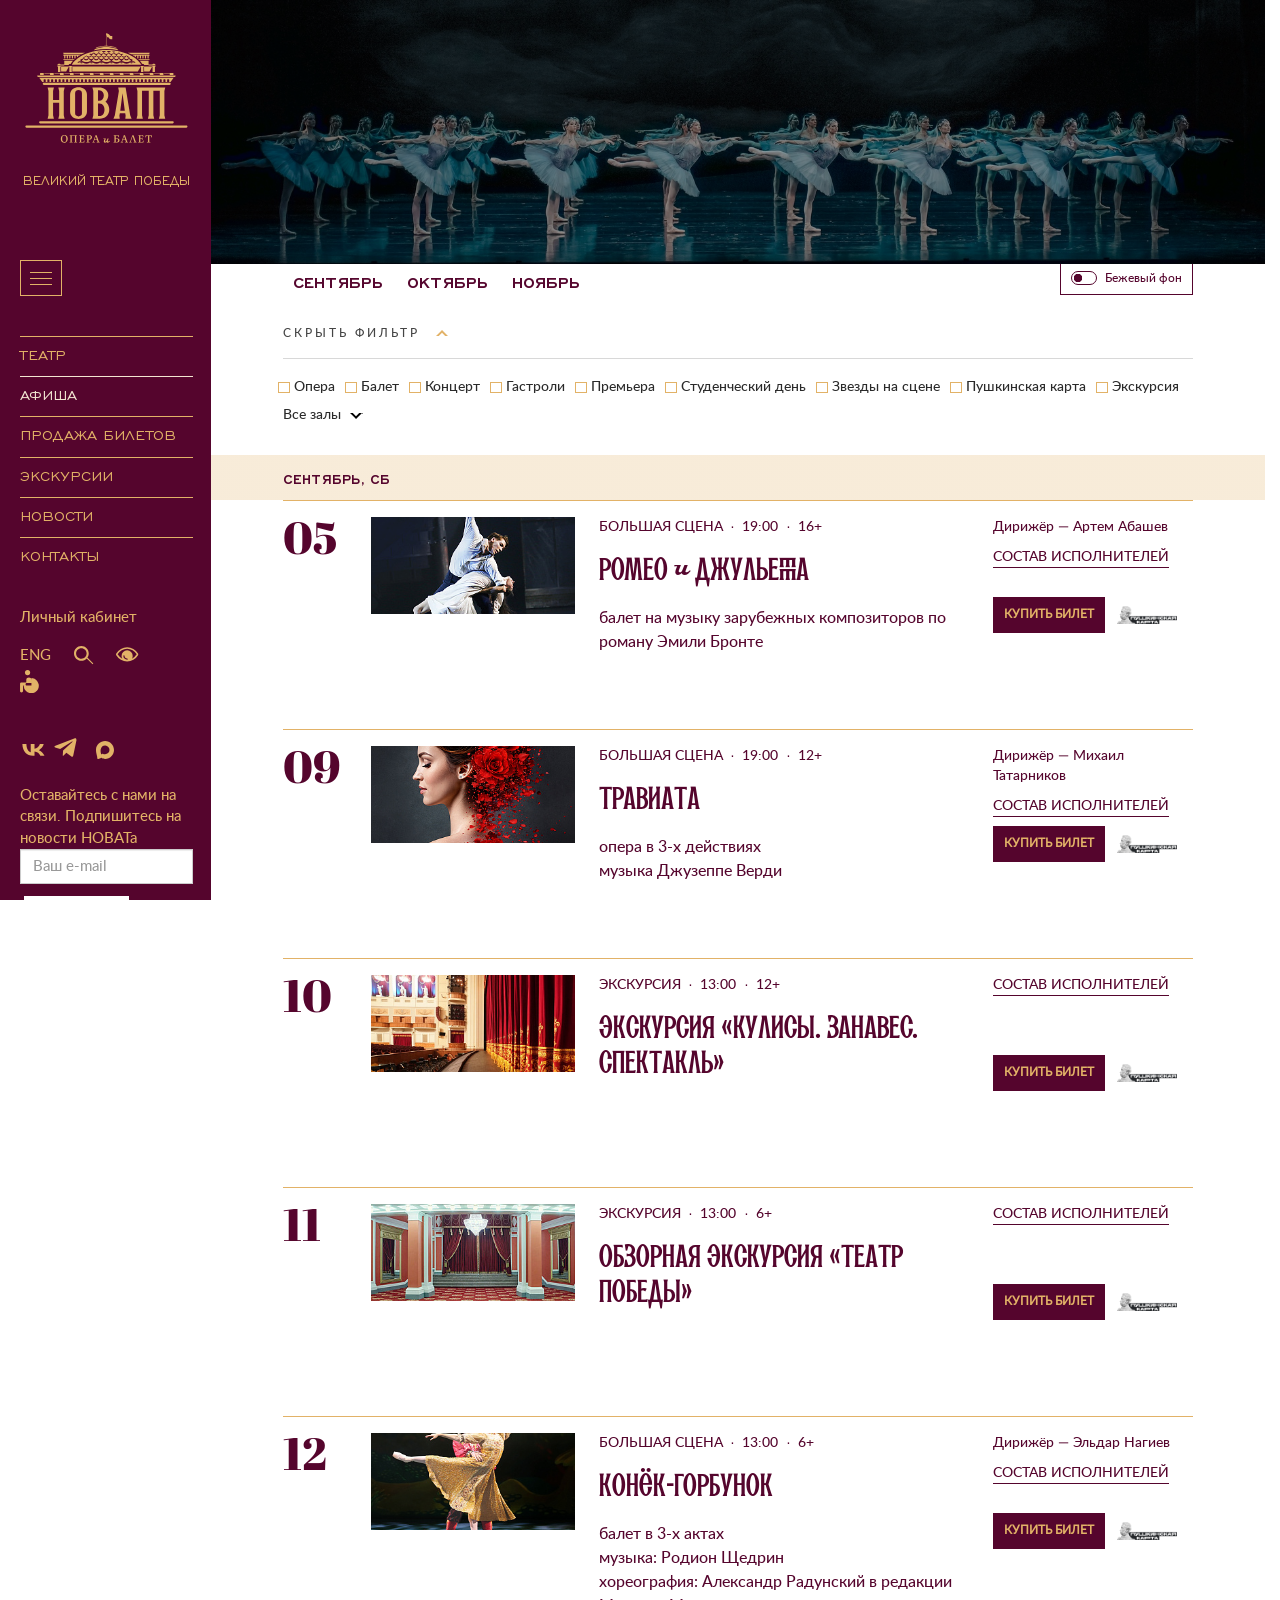
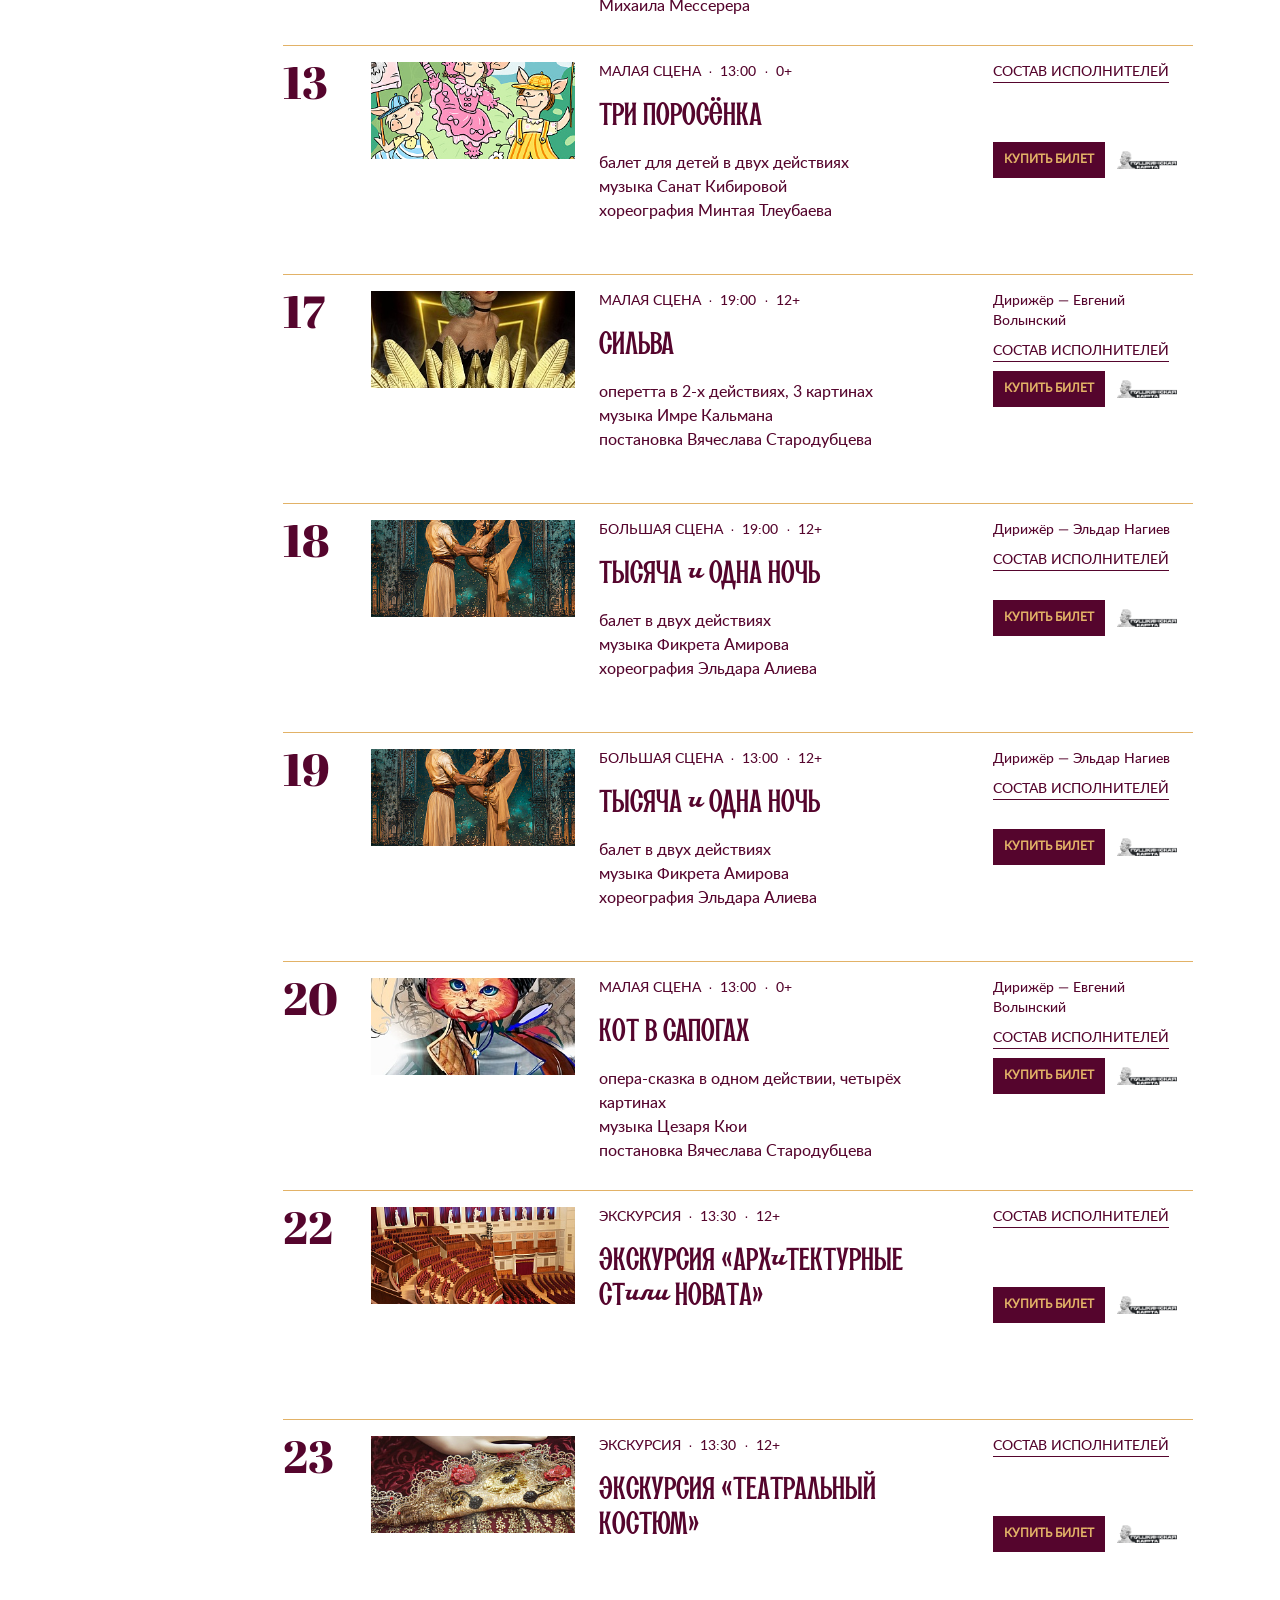
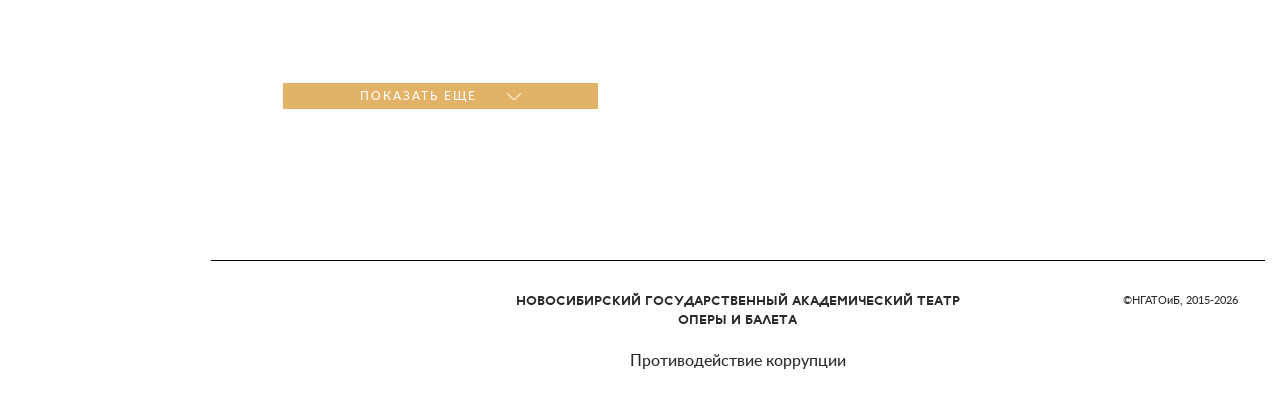
==== index.html @ d29e750c "Enable true phone viewport and refine responsive afisha layout" ====
<!DOCTYPE html>
<html lang="ru" class="novat-afisha">
<head>
    <meta http-equiv="X-UA-Compatible" content="IE=edge">
    <meta name="apple-app" content="app-id=1585358469">
    <meta name="google-play-app" content="app-id=novat.app">
    <meta name="viewport" content="width=device-width, initial-scale=1">

    <meta property="og:title" content="Театральная афиша Новосибирского академического театра оперы и балета: расписание спектаклей, цены"/>
    <meta property="og:image" content="https://novat.ru/local/templates/novat/images/logo.ru.png"/>
    <meta property="og:description" content="Календарь спектаклей Новосибирского академического театра оперы и балета. Покупка билетов на официальном сайте театра НОВАТ."/>
    <meta property="og:type" content="website"/>
    <meta property="og:url" content="https://novat.ru/afisha/performances/"/>
    <meta name="facebook-domain-verification" content="6himrm6x9rlwiumn7jeawosxlc1e17" />
    <meta name="proculture-verification" content="56f602e7ebf339fb6c04d962e58bc264" />
    <meta name="yandex-verification" content="f604213406a70da4" />
    
    
    
    
    
    
    

        <title>Театральная афиша Новосибирского академического театра оперы и балета: расписание спектаклей, цены - НОВАТ</title>

    <link rel="icon" href="assets/favicon.svg?v=brand-26" type="image/svg+xml">
    <link rel="shortcut icon" href="assets/favicon.svg?v=brand-26" type="image/svg+xml">
    

        <!--[if lte IE 9]>
                <link href="assets/7fe11c11b4800316.css?v=brand-8" rel="stylesheet">
    <![endif]-->
    <!--[if lte IE 8]>
    <link href="assets/f2a764bf3ce67cf5.css?v=brand-8" rel="stylesheet">
        <![endif]-->
        	

    <meta http-equiv="Content-Type" content="text/html; charset=UTF-8" />
<meta name="keywords" content="НОВАТ, Новосибирский Государственный Академический театр оперы и балета, НОВАТ, Новосибирский театр оперы и балета, оперный театр, театр оперы и балета" />
<meta name="description" content="Календарь спектаклей Новосибирского академического театра оперы и балета. Покупка билетов на официальном сайте театра НОВАТ." />



<link href="assets/fd730c294fae56e7.css?v=brand-8" type="text/css" rel="stylesheet"/>
<link href="assets/236236a49ab415a6.css?v=brand-8" type="text/css" rel="stylesheet"/>
<link href="assets/f33d4d3657973352.css?v=brand-8" type="text/css" rel="stylesheet"/>
<link href="assets/ba680443f53f2f54.css?v=brand-8" type="text/css" rel="stylesheet"/>
<link href="assets/72fdff6bc852d94d.css?v=brand-8" type="text/css" rel="stylesheet"/>
<link href="assets/218a97ff18082ea6.css?v=brand-26" type="text/css" rel="stylesheet" data-template-style="true"/>














    <!-- Google Tag Manager -->
<!-- Google tag (gtag.js) -->
<!-- End Google Tag Manager -->
<meta name="robots" content="noindex,nofollow"><link rel="stylesheet" href="preview.css?v=brand-34"></head>
<body>
    <!-- Google Tag Manager (noscript) -->

<!-- End Google Tag Manager (noscript) -->
<div class="sv_settings text-center" id="sv_settings">
    <span>Размер шрифта        <span class="fs-outer">
            <button class="btn btn-default sp-size fs-s" data-size="14">A</button>
            <button class="btn btn-default sp-size fs-m" data-size="18">A</button>
            <button class="btn btn-default sp-size fs-l" data-size="22">A</button>
        </span>
    </span>

    <span class="mgl20">Цветовая схема        <span class="cs-outer">
            <button class="btn btn-default cs-bw sp-color">A</button>
            <button class="btn btn-default cs-wb sp-color">A</button>
            <button class="btn btn-default cs-bb sp-color">A</button>
            <button class="btn btn-default cs-gb sp-color">A</button>
            <button class="btn btn-default cs-yg sp-color">A</button>
        </span>
    </span>

    <span class="mgl20">Изображения        <span class="img-outer">
            <button class="btn btn-default sp-img" id="img-off" data-show="off">
                <span style="text-decoration: underline;"> Отключить</span>
            </button>
            <button class="btn btn-default sp-img" id="img-on" style="display: none;" data-show="on">
                <span style="text-decoration: underline;"> Включить</span>
            </button>
        </span>
    </span>
</div>


<div class="pagewrap ">
    <div class="container-fluid">
        <div class="row">
                            <aside class="aside-part  col-md-2 col-sm-2 col-xs-12">
					<div class="col-xs-4 col-md-12 mobile">
						<button type="button" data-toggle="modal" data-target="#menu" class="btn menu-btn transp-btn"></button>
					</div>
					
<div class="col-xs-4 desktop">
    <a href="#" class="mobile btn transp-btn">
        <img src="assets/2bc4fafb020a5f4c.svg?v=brand-8" alt="">
        <span class="tickets__count tickets__count--absolute">0</span>
    </a>
</div>					<div class="logo col-md-12 col-sm-12 col-xs-4">
						<a href="#" title="Новосибирский Государственный Академический Театр Оперы и Балета">
							<img src="assets/novat-brand-logo.svg?v=brand-13" alt="Новосибирский Государственный Академический Театр Оперы и Балета">
						</a>
					</div>
					<div class="slogan desktop">ВЕЛИКИЙ ТЕАТР ПОБЕДЫ</div>
                    					<div class="col-xs-4 col-md-12 desktop">
						<button type="button" data-toggle="modal" data-target="#menu" class="btn menu-btn transp-btn"></button>
					</div>

                    
<nav class="navigation desktop">
	<a href="#" class="navigation__link">
		Театр	</a>
		<a href="#" class="navigation__link active">
		Афиша	</a>
		<a href="#" class="navigation__link">
		Продажа билетов	</a>
		<a href="#" class="navigation__link">
		Экскурсии	</a>
		<a href="#" class="navigation__link">
		Новости	</a>
		<a href="#" class="navigation__link">
		Контакты	</a>
	</nav>                    <div class="additions desktop">
                        
<a  data-type="openPopUp" class="additions__link" href="#">Личный кабинет</a>
	<!-- <a data-action="openPopUp" data-type="openPopUp" class="additions__link" href="#">Личный кабинет</a> -->
                        <div class="aside-block">
                            <a href="#" class="additions__link">ENG</a>
                            <a href="#" data-toggle="modal" data-target="#search" class="additions__link search-icon"></a>
                            <div class="js-special-version button-special" id="sv_on" aria-label="Версия для слабовидящих">
                                <svg class="sidebar-pictogram sidebar-pictogram--eye" viewBox="0 -256 1850 1850" aria-hidden="true"><path d="M1664 576q-152 236-381 353 61-104 61-225 0-185-131.5-316.5Q1081 256 896 256T579.5 387.5Q448 519 448 704q0 121 61 225Q280 812 128 576q133-205 333.5-326.5T896 128q234 0 434.5 121.5T1664 576zm-720 384q0 20-14 34t-34 14q-125 0-214.5-89.5T592 704q0-20 14-34t34-14q20 0 34 14t14 34q0 86 61 147t147 61q20 0 34 14t14 34zm848-384q0-34-20-69-140-230-376.5-368.5T896 0Q633 0 396.5 139T20 507Q0 542 0 576t20 69q140 229 376.5 368T896 1152q263 0 499.5-139T1772 645q20-35 20-69z"/></svg>
                            </div>
                            <a href="#" class="additions__link sidebar-accessibility" aria-label="Доступная среда"><svg class="sidebar-pictogram sidebar-pictogram--accessibility" viewBox="0 0 88 107" aria-hidden="true"><circle cx="35" cy="12" r="12"/><path d="M53 37c16 0 30 13 34 31 3 22-12 37-28 39-21 3-40-12-42-35H14v26c0 8-13 9-14 1V65c0-5 3-7 7-7h22V45c0-13 24-14 24 0v15H31c-7 0-7 12 0 12h22V48c17-2 31 14 31 31 0 15-12 27-27 29-17 2-34-9-39-25l9-3c4 12 15 20 27 19 12-1 21-11 21-23 0-15-10-27-22-28z"/></svg></a>
                        </div>
                    </div>
                    <div class="socials desktop clearfix">
    <a class="socials__item pull-left" href="#" target="_blank" aria-label="ВКонтакте"><svg class="sidebar-pictogram sidebar-pictogram--vk" viewBox="0 0 24 24" aria-hidden="true"><path d="M12 19.2c-5.7 0-9.6-3.9-9.8-10.8h3.7c.1 5.1 2.3 7.2 4 7.6V8.4h3.5v4.3c2.1-.2 4.3-2.1 5-4.3h3.5c-.5 2.7-2.8 4.7-4.4 5.6 1.6.8 4.1 2.5 5.1 5.2h-3.8c-.8-2.1-2.9-3.7-5.4-3.9v3.9H12z"/></svg></a>
    <a class="socials__item socials__item--tg pull-left" href="#" target="_blank" aria-label="Telegram"><svg class="sidebar-pictogram sidebar-pictogram--telegram" viewBox="0 0 24 24" aria-hidden="true"><path d="M21.8 4.1 18.7 19c-.2 1.1-.8 1.4-1.7.9l-4.7-3.5-2.3 2.2c-.3.3-.5.5-1 .5l.3-4.8 8.8-8c.4-.3-.1-.5-.6-.2L6.6 13 2 11.5c-1-.3-1-1 .2-1.5l18-6.9c.8-.3 1.6.2 1.3 1.5z"/></svg></a>
    <a class="socials__item socials__item--max pull-left" href="#" target="_blank">
        <svg id="Layer_1" data-name="Layer 1" xmlns="http://www.w3.org/2000/svg" xmlns:xlink="http://www.w3.org/1999/xlink" viewBox="0 0 39.77 39.77">
          <defs>
            <style>
              .cls-1 {
                fill: none;
              }

              .cls-2 {
                fill-rule: evenodd;
              }

              .cls-3 {
                clip-path: url("#clippath");
              }
            </style>
            <clipPath id="clippath">
              <rect class="cls-1" width="39.77" height="39.77"/>
            </clipPath>
          </defs>
          <g class="cls-3">
            <path class="cls-2" d="M11.8,36.98c-.2-.14-.48-.1-.65.08-2.26,2.41-8.03,4.09-8.3.81,0-2.57-.58-4.74-1.21-7.13-.78-2.92-1.65-6.18-1.65-10.91C0,8.56,9.25.08,20.21.08s19.56,8.89,19.56,19.86-8.87,19.64-19.46,19.64c-3.76,0-5.58-.53-8.51-2.6ZM20.52,9.85c-5.2-.27-9.26,3.34-10.16,8.99-.74,4.68.57,10.38,1.7,10.67.48.12,1.62-.76,2.46-1.54.16-.15.39-.17.58-.06,1.3.8,2.78,1.39,4.4,1.48,5.34.28,10.07-3.9,10.35-9.24.28-5.34-3.99-10.01-9.33-10.29Z"/>
          </g>
        </svg>
    </a>
 </div>
                                             <div class="subscribe">
                            <form action="#" method="POST" id="subscribe-form">
                                <input type="hidden" name="lang" value="ru">
                                <div class="form">
                                    Оставайтесь с нами на связи. Подпишитесь на новости НОВАТа                                    <div class="input">
                                        <input type="text" name="email" id="subscribe_email" class="form-control" placeholder="Ваш e-mail">
                                    </div>
                                    <button class="additions__link">Подписаться</button>
                                </div>
                            </form>
                        </div>
                        <a href="#" target="_blank" class="culture-logo" aria-label="Культура.РФ">
                            <img src="assets/culture-gold.png" alt="Культура.РФ">
                        </a>
                                    </aside>
                <div class="main-content  col-md-10 col-sm-10 col-xs-12">
                                            <div class="site-message"></div>
                                        <div class="wrap " data-spy="scroll" data-target="#navbar-example">
                                    
<!--'start_frame_cache_X451GN'--><div class="top-banner top-banner--auto desktop">
	<img src="assets/a21c1f25551e33f8.jpg" alt="" class="object-fit">
	<div class="season"><span class="season__count">81</span>сезон</div>
</div>

    
<div class="archive-wrapper">
		<div class="month-season month-season--prev  desktop-inline">
												<a href="#" class="choose-type choose-type--visible archive-link">Сентябрь</a>
								<a href="#" class="choose-type choose-type--visible archive-link">Октябрь</a>
								<a href="#" class="choose-type choose-type--visible archive-link">Ноябрь</a>
			</div>
		<div class="month-season mobile">
										<a href="#" class="choose-month active">Сентябрь</a>
								<a href="#" class="choose-month">Октябрь</a>
								<a href="#" class="choose-month">Ноябрь</a>
				
	</div>
</div>
				<div class="filter-block filter-block--under-baner filter-block--small clearfix">
	<div data-toggle="collapse" href="#collapseExample" aria-expanded="false" aria-controls="collapseExample" class="filter-block__top filter-block__top--under-baner c-filter-top filter-active">
		<span class="filter-text c-filter-text"  style="display: none;">Показать фильтр</span>
		<span class="filter-text c-filter-text-hide">Скрыть фильтр</span>
		<span class="filter-icon c-filter-icon"></span>
	</div>
		<div id="collapseExample" class="filter-block__drop collapse in" aria-expanded="true">
		<form method="GET" id="afisha_filter_form">
			<div class="row">
				<div class="col-md-12 col-sm-12 col-xs-8">
											<div class="form-item">
							<input id="genre_options_130326" type="checkbox" value="130326" name="genre_id[]" class="check__input">
							<label for="genre_options_130326" class="check__label">Опера</label>
						</div>
											<div class="form-item">
							<input id="genre_options_130327" type="checkbox" value="130327" name="genre_id[]" class="check__input">
							<label for="genre_options_130327" class="check__label">Балет</label>
						</div>
											<div class="form-item">
							<input id="genre_options_156307" type="checkbox" value="156307" name="genre_id[]" class="check__input">
							<label for="genre_options_156307" class="check__label">Концерт</label>
						</div>
										<div class="form-item">
						<input id="checkbox_tours" type="checkbox" value="Y" name="is_tours" class="check__input">
						<label for="checkbox_tours" class="check__label">Гастроли</label>
					</div>
					<div class="form-item">
						<input id="checkbox_premier" type="checkbox" value="Y" name="is_premier" class="check__input">
						<label for="checkbox_premier" class="check__label">Премьера</label>
					</div>
					<div class="form-item">
						<input id="checkbox_student_wednesday" type="checkbox" value="Y" name="is_student_wednesday" class="check__input">
						<label for="checkbox_student_wednesday" class="check__label">Студенческий день</label>
					</div>
                                                            <div class="form-item">
						<input id="checkbox_stars" type="checkbox" value="Y" name="stars" class="check__input">
						<label for="checkbox_stars" class="check__label">Звезды на сцене</label>
					</div>
					<div class="form-item">
						<input id="checkbox_pk" type="checkbox" value="Y" name="pk" class="check__input">
						<label for="checkbox_pk" class="check__label">Пушкинская карта</label>
					</div>
					<div class="form-item">
						<input id="checkbox_excursion" type="checkbox" value="Y" name="excursion" class="check__input">
						<label for="checkbox_excursion" class="check__label">Экскурсия</label>
					</div>
                    						
                                                    <div class="form-item hall">
                                <div id="dropdownMenu1" data-toggle="dropdown" aria-haspopup="true" aria-expanded="true" class="halls dropdown-toggle">
                                    <span>Все залы</span>
                                    <div class="halls__icons"></div>
                                </div>
                                <div aria-labelledby="dropdownMenu1" class="menu-halls dropdown-menu">
                                    <div class="menu-halls__item" data-hall-id="0">
                                        Все залы                                    </div>
                                                                            <div class="menu-halls__item" data-hall-id="3124799">
                                            Большая сцена                                        </div>
                                                                            <div class="menu-halls__item" data-hall-id="2515752">
                                            Экскурсия                                        </div>
                                                                            <div class="menu-halls__item" data-hall-id="1107682">
                                            Малая сцена                                        </div>
                                                                    </div> 
                            </div>                       
                            
                            <input type="hidden" id="hall_id" autocomplete="off" name="hall_id" value="0" />
                         
				</div>				
				
			</div>
			<input type="hidden" id="afisha_view_mode" autocomplete="off" name="view_mode" value="list" />
			<input type="hidden" autocomplete="off" name="mode" value="filter" />
		</form>
	</div>
</div>
		<div class="tab-content">
		<div id="list" role="tabpanel"
		 class="tab-pane fade in active">
		<div class="c-list-wrap">
			                <span class="choose-type afisha-body month">
            Сентябрь        </span>
        <div class="data-item">
                    <div class="data-item__content">
                                    <hr class="poster-razd col-md-10 col-sm-11 col-xs-12">
                                <div class="row">
                    <div class="data col-md-2 col-sm-1 col-xs-12">
                        <span class="number-day desktop-inline"><span class="date-number">05</span>                            <span style="text-transform: lowercase; font-size: 22px;"><span class="day-week desktop-inline">Сб, 19:00</span>сентября</span>
                            </span>
                        <div class="info-day">
                            <div class="info-item">
                                <span class="number-day">05<span class="info-item info-item--day">Сб, 19:00</span>
                                <span class="number-day__month">сентября</span></span>
                                <span class="day-week">Сб</span>
                            </div>
                                                            <div class="info-item info-item--right">Большая сцена</div>
                                                    </div>
                        <div class="poster-item__icons desktop">
                                                                                                            </div>
                    </div>
                    <div class="poster-item col-md-10 col-sm-11 col-xs-12">
                        <div class="poster-item__top">
                                                            <div class="premiere">ПРЕМЬЕРА <br/>ГАСТРОЛИ СЕВАСТОПОЛЬСКОГО ГОСУДАРСТВЕННОГО ТЕАТРА ОПЕРЫ И БАЛЕТА</div>
                                                                                                            </div>
                        <div class="row">
                            <div class="poster-item__description col-md-9 col-xs-12">
                                <div class="age-limit__block">
                                    <div class="poster-item__icons poster-item__icons--mobile mobile">
                                                                                                                                                            </div>
                                    <a href="#" class="poster-item__title">
                                        Ромео и Джульетта

                                    </a>
                                                                            <span class="age-limit">16+</span>
                                                                                                        </div>
                                <div class="desktop">
                                    <div class="actors col-md-7">
                                        балет на музыку зарубежных композиторов по роману Эмили Бронте                                        <br>                                                                            </div>
                                    <div class="actors actors--top col-md-5">
                                                                                	<div class="actors__item">Хитклифф — <a class="actors__link bordered-link" href="#">Дмитрий&nbsp;Соболевский</a> <br>Кэтрин Эрншо — <a class="actors__link bordered-link" href="#">Ксения&nbsp;Рыжкова</a> <br>Хиндли Эрншо — <a class="actors__link bordered-link" href="#">Матвей&nbsp;Никишаев</a> <br>Эдгар Линтон — <a class="actors__link bordered-link" href="#">Джона&nbsp;Пол Кук</a> <br>Изабелла Линтон — <a class="actors__link bordered-link" href="#">Арина&nbsp;Никишаева</a> <br>Нелли Дин — <a class="actors__link bordered-link" href="#">Мария&nbsp;Александрова</a> </div>
			<div class="actors__item" style="margin-top: 7px;">
		Дирижёр —  <a class="actors__link bordered-link" href="#">Артем&nbsp;Абашев</a>
	</div>
	                                    </div>
                                </div>
                            </div>
                            <div class="poster-item__info col-md-3 col-xs-12">
                                <div class="desktop">
                                                                            <div class="info-item">Большая сцена</div>
                                                                    </div>
                                                                        <div ubs-data-id="460"></div>
                                                                                                                                        <div class="pc_item" style="margin: 5px; text-align: center;">
                                        <img src="assets/e7ce4eadc021072e.png" style="width: 100px;">
                                    </div>
                                                            </div>
                        </div>
                    </div>
                </div>
            </div>
            </div>
    <div class="data-item">
                    <div class="data-item__content">
                                    <hr class="poster-razd col-md-10 col-sm-11 col-xs-12">
                                <div class="row">
                    <div class="data col-md-2 col-sm-1 col-xs-12">
                        <span class="number-day desktop-inline"><span class="date-number">09</span>                            <span style="text-transform: lowercase; font-size: 22px;"><span class="day-week desktop-inline">Ср, 19:00</span>сентября</span>
                            </span>
                        <div class="info-day">
                            <div class="info-item">
                                <span class="number-day">09<span class="info-item info-item--day">Ср, 19:00</span>
                                <span class="number-day__month">сентября</span></span>
                                <span class="day-week">Ср</span>
                            </div>
                                                            <div class="info-item info-item--right">Большая сцена</div>
                                                    </div>
                        <div class="poster-item__icons desktop">
                                                                                                            </div>
                    </div>
                    <div class="poster-item col-md-10 col-sm-11 col-xs-12">
                        <div class="poster-item__top">
                                                            <div class="premiere">Премьера</div>
                                                                                        <div class="razd mobile"> |</div>
                                                                                        <span><b>Открытие оперного сезона</b><br>С участием Екатерины Бегунович, Константина Захарова, Павла Анциферова, Дирижёр — <big><b>Михаил Татарников</b></big></span>
                                                    </div>
                        <div class="row">
                            <div class="poster-item__description col-md-9 col-xs-12">
                                <div class="age-limit__block">
                                    <div class="poster-item__icons poster-item__icons--mobile mobile">
                                                                                                                                                            </div>
                                    <a href="#" class="poster-item__title">
                                        Травиата                                                                                 

                                    </a>
                                                                            <span class="age-limit">12+</span>
                                                                                                        </div>
                                <div class="desktop">
                                    <div class="actors col-md-7">
                                        опера в 3-х действиях                                        <br>музыка Джузеппе Верди                                                                            </div>
                                    <div class="actors actors--top col-md-5">
                                                                                	<div class="actors__item">Виолетта Валери — <a class="actors__link bordered-link" href="#">Екатерина&nbsp;Бегунович</a> <br>Альфред Жермон — <a class="actors__link bordered-link" href="#">Константин&nbsp;Захаров</a> <br>Жорж Жермон — <a class="actors__link bordered-link" href="#">Павел&nbsp;Анциферов</a> </div>
			<div class="actors__item" style="margin-top: 7px;">
		Дирижёр —  <a class="actors__link bordered-link" href="#">Михаил&nbsp;Татарников</a>
	</div>
	                                    </div>
                                </div>
                            </div>
                            <div class="poster-item__info col-md-3 col-xs-12">
                                <div class="desktop">
                                                                            <div class="info-item">Большая сцена</div>
                                                                    </div>
                                                                        <div ubs-data-id="38"></div>
                                                                                                                                        <div class="pc_item" style="margin: 5px; text-align: center;">
                                        <img src="assets/e7ce4eadc021072e.png" style="width: 100px;">
                                    </div>
                                                            </div>
                        </div>
                    </div>
                </div>
            </div>
            </div>
    <div class="data-item">
                    <div class="data-item__content">
                                    <hr class="poster-razd col-md-10 col-sm-11 col-xs-12">
                                <div class="row">
                    <div class="data col-md-2 col-sm-1 col-xs-12">
                        <span class="number-day desktop-inline"><span class="date-number">10</span>                            <span style="text-transform: lowercase; font-size: 22px;"><span class="day-week desktop-inline">Чт, 13:00</span>сентября</span>
                            </span>
                        <div class="info-day">
                            <div class="info-item">
                                <span class="number-day">10<span class="info-item info-item--day">Чт, 13:00</span>
                                <span class="number-day__month">сентября</span></span>
                                <span class="day-week">Чт</span>
                            </div>
                                                            <div class="info-item info-item--right">Экскурсия</div>
                                                    </div>
                        <div class="poster-item__icons desktop">
                                                                                                            </div>
                    </div>
                    <div class="poster-item col-md-10 col-sm-11 col-xs-12">
                        <div class="poster-item__top">
                                                                                                            </div>
                        <div class="row">
                            <div class="poster-item__description col-md-9 col-xs-12">
                                <div class="age-limit__block">
                                    <div class="poster-item__icons poster-item__icons--mobile mobile">
                                                                                                                                                            </div>
                                    <a href="#" class="poster-item__title">
                                        Экскурсия «Кулисы. Занавес. Спектакль»                                                                                 

                                    </a>
                                                                            <span class="age-limit">12+</span>
                                                                                                        </div>
                                <div class="desktop">
                                    <div class="actors col-md-7">
                                                                                <br>                                                                            </div>
                                    <div class="actors actors--top col-md-5">
                                                                                                                    </div>
                                </div>
                            </div>
                            <div class="poster-item__info col-md-3 col-xs-12">
                                <div class="desktop">
                                                                            <div class="info-item">Экскурсия</div>
                                                                    </div>
                                                                        <div ubs-data-id="156"></div>
                                                                                                                                        <div class="pc_item" style="margin: 5px; text-align: center;">
                                        <img src="assets/e7ce4eadc021072e.png" style="width: 100px;">
                                    </div>
                                                            </div>
                        </div>
                    </div>
                </div>
            </div>
                    <div class="data-item__content">
                                    <hr class="poster-razd col-md-10 col-sm-11 col-xs-12">
                                <div class="row">
                    <div class="data col-md-2 col-sm-1 col-xs-12">
                        <span class="number-day desktop-inline"><span class="date-number">10</span>                            <span style="text-transform: lowercase; font-size: 22px;"><span class="day-week desktop-inline">Чт, 19:00</span>сентября</span>
                            </span>
                        <div class="info-day">
                            <div class="info-item">
                                <span class="number-day">10<span class="info-item info-item--day">Чт, 19:00</span>
                                <span class="number-day__month">сентября</span></span>
                                <span class="day-week">Чт</span>
                            </div>
                                                            <div class="info-item info-item--right">Большая сцена</div>
                                                    </div>
                        <div class="poster-item__icons desktop">
                                                                                                            </div>
                    </div>
                    <div class="poster-item col-md-10 col-sm-11 col-xs-12">
                        <div class="poster-item__top">
                                                                                                                    <span><b>Открытие балетного сезона</b><br>С участием Ольги Гришенковой, Романа Полковникова, Анны Одинцовой, Михаила Лифенцева, Дирижёр — Эльдар Нагиев</span>
                                                    </div>
                        <div class="row">
                            <div class="poster-item__description col-md-9 col-xs-12">
                                <div class="age-limit__block">
                                    <div class="poster-item__icons poster-item__icons--mobile mobile">
                                                                                                                                                            </div>
                                    <a href="#" class="poster-item__title">
                                        Жизель, или Вилисы                                                                                 

                                    </a>
                                                                            <span class="age-limit">6+</span>
                                                                                                        </div>
                                <div class="desktop">
                                    <div class="actors col-md-7">
                                        фантастический балет в 2-х действиях                                         <br>музыка Адольфа Адама                                                                                    <br/>
                                            хореография Жюля Перро, Жана Коралли, Мариуса Петипа в редакции Никиты Долгушина<br>
                                                                            </div>
                                    <div class="actors actors--top col-md-5">
                                                                                	<div class="actors__item">Жизель — <a class="actors__link bordered-link" href="#">Ольга&nbsp;Гришенкова</a> <br>Граф — <a class="actors__link bordered-link" href="#">Роман&nbsp;Полковников</a> <br>Повелительница вилис — <a class="actors__link bordered-link" href="#">Анна&nbsp;Одинцова</a> <br>Лесничий — <a class="actors__link bordered-link" href="#">Михаил&nbsp;Лифенцев</a> </div>
			<div class="actors__item" style="margin-top: 7px;">
		Дирижёр —  <a class="actors__link bordered-link" href="#">Эльдар&nbsp;Нагиев</a>
	</div>
	                                    </div>
                                </div>
                            </div>
                            <div class="poster-item__info col-md-3 col-xs-12">
                                <div class="desktop">
                                                                            <div class="info-item">Большая сцена</div>
                                                                    </div>
                                                                        <div ubs-data-id="42"></div>
                                                                                                                                        <div class="pc_item" style="margin: 5px; text-align: center;">
                                        <img src="assets/e7ce4eadc021072e.png" style="width: 100px;">
                                    </div>
                                                            </div>
                        </div>
                    </div>
                </div>
            </div>
            </div>
    <div class="data-item">
                    <div class="data-item__content">
                                    <hr class="poster-razd col-md-10 col-sm-11 col-xs-12">
                                <div class="row">
                    <div class="data col-md-2 col-sm-1 col-xs-12">
                        <span class="number-day desktop-inline"><span class="date-number">11</span>                            <span style="text-transform: lowercase; font-size: 22px;"><span class="day-week desktop-inline">Пт, 13:00</span>сентября</span>
                            </span>
                        <div class="info-day">
                            <div class="info-item">
                                <span class="number-day">11<span class="info-item info-item--day">Пт, 13:00</span>
                                <span class="number-day__month">сентября</span></span>
                                <span class="day-week">Пт</span>
                            </div>
                                                            <div class="info-item info-item--right">Экскурсия</div>
                                                    </div>
                        <div class="poster-item__icons desktop">
                                                                                                            </div>
                    </div>
                    <div class="poster-item col-md-10 col-sm-11 col-xs-12">
                        <div class="poster-item__top">
                                                                                                            </div>
                        <div class="row">
                            <div class="poster-item__description col-md-9 col-xs-12">
                                <div class="age-limit__block">
                                    <div class="poster-item__icons poster-item__icons--mobile mobile">
                                                                                                                                                            </div>
                                    <a href="#" class="poster-item__title">
                                        Обзорная экскурсия «Театр Победы»                                                                                 

                                    </a>
                                                                            <span class="age-limit">6+</span>
                                                                                                        </div>
                                <div class="desktop">
                                    <div class="actors col-md-7">
                                                                                <br>                                                                            </div>
                                    <div class="actors actors--top col-md-5">
                                                                                                                    </div>
                                </div>
                            </div>
                            <div class="poster-item__info col-md-3 col-xs-12">
                                <div class="desktop">
                                                                            <div class="info-item">Экскурсия</div>
                                                                    </div>
                                                                        <div ubs-data-id="136"></div>
                                                                                                                                        <div class="pc_item" style="margin: 5px; text-align: center;">
                                        <img src="assets/e7ce4eadc021072e.png" style="width: 100px;">
                                    </div>
                                                            </div>
                        </div>
                    </div>
                </div>
            </div>
                    <div class="data-item__content">
                                    <hr class="poster-razd col-md-10 col-sm-11 col-xs-12">
                                <div class="row">
                    <div class="data col-md-2 col-sm-1 col-xs-12">
                        <span class="number-day desktop-inline"><span class="date-number">11</span>                            <span style="text-transform: lowercase; font-size: 22px;"><span class="day-week desktop-inline">Пт, 19:00</span>сентября</span>
                            </span>
                        <div class="info-day">
                            <div class="info-item">
                                <span class="number-day">11<span class="info-item info-item--day">Пт, 19:00</span>
                                <span class="number-day__month">сентября</span></span>
                                <span class="day-week">Пт</span>
                            </div>
                                                            <div class="info-item info-item--right">Большая сцена</div>
                                                    </div>
                        <div class="poster-item__icons desktop">
                                                                                                            </div>
                    </div>
                    <div class="poster-item col-md-10 col-sm-11 col-xs-12">
                        <div class="poster-item__top">
                                                                                                                    <span>С участием Анны Гермизеевой, Николая Мальцева, Ксении Белоусовой, Кирилла Данилова, Дирижёр — <big><b>Михаил Татарников</b></big></span>
                                                    </div>
                        <div class="row">
                            <div class="poster-item__description col-md-9 col-xs-12">
                                <div class="age-limit__block">
                                    <div class="poster-item__icons poster-item__icons--mobile mobile">
                                                                                                                                                            </div>
                                    <a href="#" class="poster-item__title">
                                        Спящая красавица                                                                                 

                                    </a>
                                                                            <span class="age-limit">6+</span>
                                                                                                        </div>
                                <div class="desktop">
                                    <div class="actors col-md-7">
                                        балет в 3-х актах с прологом                                        <br>музыка  Петра Ильича Чайковского                                                                                    <br/>
                                            хореография Начо Дуато<br>
                                                                            </div>
                                    <div class="actors actors--top col-md-5">
                                                                                	<div class="actors__item">Принцесса Аврора — <a class="actors__link bordered-link" href="#">Анна&nbsp;Гермизеева</a> <br>Принц Дезире — <a class="actors__link bordered-link" href="#">Николай&nbsp;Мальцев</a> <br>Фея Сирени — <a class="actors__link bordered-link" href="#">Ксения&nbsp;Белоусова</a> <br>Фея Карабос — <a class="actors__link bordered-link" href="#">Кирилл&nbsp;Данилов</a> </div>
			<div class="actors__item" style="margin-top: 7px;">
		Дирижёр —  <a class="actors__link bordered-link" href="#">Михаил&nbsp;Татарников</a>
	</div>
	                                    </div>
                                </div>
                            </div>
                            <div class="poster-item__info col-md-3 col-xs-12">
                                <div class="desktop">
                                                                            <div class="info-item">Большая сцена</div>
                                                                    </div>
                                                                        <div ubs-data-id="46"></div>
                                                                                                                                        <div class="pc_item" style="margin: 5px; text-align: center;">
                                        <img src="assets/e7ce4eadc021072e.png" style="width: 100px;">
                                    </div>
                                                            </div>
                        </div>
                    </div>
                </div>
            </div>
                    <div class="data-item__content">
                                    <hr class="poster-razd col-md-10 col-sm-11 col-xs-12">
                                <div class="row">
                    <div class="data col-md-2 col-sm-1 col-xs-12">
                        <span class="number-day desktop-inline"><span class="date-number">11</span>                            <span style="text-transform: lowercase; font-size: 22px;"><span class="day-week desktop-inline">Пт, 19:00</span>сентября</span>
                            </span>
                        <div class="info-day">
                            <div class="info-item">
                                <span class="number-day">11<span class="info-item info-item--day">Пт, 19:00</span>
                                <span class="number-day__month">сентября</span></span>
                                <span class="day-week">Пт</span>
                            </div>
                                                            <div class="info-item info-item--right">Малая сцена</div>
                                                    </div>
                        <div class="poster-item__icons desktop">
                                                                                                            </div>
                    </div>
                    <div class="poster-item col-md-10 col-sm-11 col-xs-12">
                        <div class="poster-item__top">
                                                                                                            </div>
                        <div class="row">
                            <div class="poster-item__description col-md-9 col-xs-12">
                                <div class="age-limit__block">
                                    <div class="poster-item__icons poster-item__icons--mobile mobile">
                                                                                                                                                            </div>
                                    <a href="#" class="poster-item__title">
                                        Соловей                                                                                 

                                    </a>
                                                                            <span class="age-limit">6+</span>
                                                                                                        </div>
                                <div class="desktop">
                                    <div class="actors col-md-7">
                                        опера в 3-х действиях (без антракта)                                        <br>музыка Игоря Стравинского                                                                                    <br/>
                                            постановка Вячеслава Стародубцева<br>
                                                                            </div>
                                    <div class="actors actors--top col-md-5">
                                                                                	<div class="actors__item">Соловей — <a class="actors__link bordered-link" href="#">Диана&nbsp;Белозор</a> <br>Рыбак — <a class="actors__link bordered-link" href="#">Владимир&nbsp;Кучин</a> <br>Китайский император — <a class="actors__link bordered-link" href="#">Дмитрий&nbsp;Шарманов</a> <br>Смерть — <a class="actors__link bordered-link" href="#">Валерия&nbsp;Торунова</a> <br>Бонза — <a class="actors__link bordered-link" href="#">Алексей&nbsp;Лаушкин</a> <br>Камергер — <a class="actors__link bordered-link" href="#">Никита&nbsp;Мухин</a> <br>Кухарочка — <a class="actors__link bordered-link" href="#">Дарья&nbsp;Шувалова</a> </div>
			<div class="actors__item" style="margin-top: 7px;">
		Дирижёр —  <a class="actors__link bordered-link" href="#">Артём&nbsp;Иютин</a>
	</div>
	                                    </div>
                                </div>
                            </div>
                            <div class="poster-item__info col-md-3 col-xs-12">
                                <div class="desktop">
                                                                            <div class="info-item">Малая сцена</div>
                                                                    </div>
                                                                        <div ubs-data-id="86"></div>
                                                                                                                                        <div class="pc_item" style="margin: 5px; text-align: center;">
                                        <img src="assets/e7ce4eadc021072e.png" style="width: 100px;">
                                    </div>
                                                            </div>
                        </div>
                    </div>
                </div>
            </div>
            </div>
    <div class="data-item">
                    <div class="data-item__content">
                                    <hr class="poster-razd col-md-10 col-sm-11 col-xs-12">
                                <div class="row">
                    <div class="data col-md-2 col-sm-1 col-xs-12">
                        <span class="number-day desktop-inline"><span class="date-number">12</span>                            <span style="text-transform: lowercase; font-size: 22px;"><span class="day-week desktop-inline">Сб, 13:00</span>сентября</span>
                            </span>
                        <div class="info-day">
                            <div class="info-item">
                                <span class="number-day">12<span class="info-item info-item--day">Сб, 13:00</span>
                                <span class="number-day__month">сентября</span></span>
                                <span class="day-week">Сб</span>
                            </div>
                                                            <div class="info-item info-item--right">Большая сцена</div>
                                                    </div>
                        <div class="poster-item__icons desktop">
                                                                                                            </div>
                    </div>
                    <div class="poster-item col-md-10 col-sm-11 col-xs-12">
                        <div class="poster-item__top">
                                                                                                                    <span>С участием Никиты Ксенофонтова, Анастасии Турчиной, Екатерины Малко, Евгения Гращенко, <big><b>Александра Омара</b></big>, Маргариты Солодовой, Дирижёр — Эльдар Нагиев</span>
                                                    </div>
                        <div class="row">
                            <div class="poster-item__description col-md-9 col-xs-12">
                                <div class="age-limit__block">
                                    <div class="poster-item__icons poster-item__icons--mobile mobile">
                                                                                                                                                            </div>
                                    <a href="#" class="poster-item__title">
                                        Конёк-Горбунок                                                                                 

                                    </a>
                                                                            <span class="age-limit">6+</span>
                                                                                                        </div>
                                <div class="desktop">
                                    <div class="actors col-md-7">
                                        балет в 3-х актах                                        <br>музыка: Родион Щедрин                                                                                    <br/>
                                            хореография: Александр Радунский в редакции Михаила Мессерера<br>
                                                                            </div>
                                    <div class="actors actors--top col-md-5">
                                                                                	<div class="actors__item">Иван — <a class="actors__link bordered-link" href="#">Никита&nbsp;Ксенофонтов</a> <br>Царь-девица — <a class="actors__link bordered-link" href="#">Анастасия&nbsp;Турчина</a> <br>Конёк-Горбунок — <a class="actors__link bordered-link" href="#">Екатерина&nbsp;Малко</a> <br>Царь — <a class="actors__link bordered-link" href="#">Евгений&nbsp;Гращенко</a> <br>Конюший — <a class="actors__link bordered-link" href="#">Александр&nbsp;Омар</a> <br>Морская царевна — <a class="actors__link bordered-link" href="#">Маргарита&nbsp;Солодова</a> </div>
			<div class="actors__item" style="margin-top: 7px;">
		Дирижёр —  <a class="actors__link bordered-link" href="#">Эльдар&nbsp;Нагиев</a>
	</div>
	                                    </div>
                                </div>
                            </div>
                            <div class="poster-item__info col-md-3 col-xs-12">
                                <div class="desktop">
                                                                            <div class="info-item">Большая сцена</div>
                                                                    </div>
                                                                        <div ubs-data-id="50"></div>
                                                                                                                                        <div class="pc_item" style="margin: 5px; text-align: center;">
                                        <img src="assets/e7ce4eadc021072e.png" style="width: 100px;">
                                    </div>
                                                            </div>
                        </div>
                    </div>
                </div>
            </div>
                    <div class="data-item__content">
                                    <hr class="poster-razd col-md-10 col-sm-11 col-xs-12">
                                <div class="row">
                    <div class="data col-md-2 col-sm-1 col-xs-12">
                        <span class="number-day desktop-inline"><span class="date-number">12</span>                            <span style="text-transform: lowercase; font-size: 22px;"><span class="day-week desktop-inline">Сб, 18:00</span>сентября</span>
                            </span>
                        <div class="info-day">
                            <div class="info-item">
                                <span class="number-day">12<span class="info-item info-item--day">Сб, 18:00</span>
                                <span class="number-day__month">сентября</span></span>
                                <span class="day-week">Сб</span>
                            </div>
                                                            <div class="info-item info-item--right">Большая сцена</div>
                                                    </div>
                        <div class="poster-item__icons desktop">
                                                                                                                        <div class="btn-icons btn-icons--student">
                                    <div class="btn-icons__popup">
                                        <div class="btn-icons__popup-icon">
                                            <img src="assets/8953f51a480cf1e3.svg?v=brand-8">
                                        </div>
                                        Спектакль участвует в акции                                         <a href="#"
                                           class="btn-icons__popup-link">«Студенческий день»</a>
                                    </div>
                                </div>
                                                                                </div>
                    </div>
                    <div class="poster-item col-md-10 col-sm-11 col-xs-12">
                        <div class="poster-item__top">
                                                                                                                    <span>С участием Евгения Зыбина, Марии Машкиной, Софии Чусовковой, Кирилла Данилова, <big><b>Александра Омара</b></big>, Ярославы Дюбенковой, Дирижёр — Эльдар Нагиев</span>
                                                    </div>
                        <div class="row">
                            <div class="poster-item__description col-md-9 col-xs-12">
                                <div class="age-limit__block">
                                    <div class="poster-item__icons poster-item__icons--mobile mobile">
                                                                                                                                                                        <div class="btn-icons btn-icons--student">
                                                <div class="btn-icons__popup btn-icons__popup--right">
                                                    <div class="btn-icons__popup-icon">
                                                        <img src="assets/8953f51a480cf1e3.svg?v=brand-8">
                                                    </div>
                                                    Спектакль участвует в акции                                                     <a href="#"
                                                       class="btn-icons__popup-link">«Студенческий день»</a>
                                                </div>
                                            </div>
                                                                                                                    </div>
                                    <a href="#" class="poster-item__title">
                                        Конёк-Горбунок                                                                                 

                                    </a>
                                                                            <span class="age-limit">6+</span>
                                                                                                        </div>
                                <div class="desktop">
                                    <div class="actors col-md-7">
                                        балет в 3-х актах                                        <br>музыка: Родион Щедрин                                                                                    <br/>
                                            хореография: Александр Радунский в редакции Михаила Мессерера<br>
                                                                            </div>
                                    <div class="actors actors--top col-md-5">
                                                                                	<div class="actors__item">Иван — <a class="actors__link bordered-link" href="#">Евгений&nbsp;Зыбин</a> <br>Царь-девица — <a class="actors__link bordered-link" href="#">Мария&nbsp;Машкина</a> <br>Конёк-Горбунок — <a class="actors__link bordered-link" href="#">София&nbsp;Чусовкова</a> <br>Царь — <a class="actors__link bordered-link" href="#">Кирилл&nbsp;Данилов</a> <br>Конюший — <a class="actors__link bordered-link" href="#">Александр&nbsp;Омар</a> <br>Морская царевна — <a class="actors__link bordered-link" href="#">Ярослава&nbsp;Дюбенкова</a> </div>
			<div class="actors__item" style="margin-top: 7px;">
		Дирижёр —  <a class="actors__link bordered-link" href="#">Эльдар&nbsp;Нагиев</a>
	</div>
	                                    </div>
                                </div>
                            </div>
                            <div class="poster-item__info col-md-3 col-xs-12">
                                <div class="desktop">
                                                                            <div class="info-item">Большая сцена</div>
                                                                    </div>
                                                                        <div ubs-data-id="54"></div>
                                                                                                                                        <div class="pc_item" style="margin: 5px; text-align: center;">
                                        <img src="assets/e7ce4eadc021072e.png" style="width: 100px;">
                                    </div>
                                                            </div>
                        </div>
                    </div>
                </div>
            </div>
            </div>
    <div class="data-item">
                    <div class="data-item__content">
                                    <hr class="poster-razd col-md-10 col-sm-11 col-xs-12">
                                <div class="row">
                    <div class="data col-md-2 col-sm-1 col-xs-12">
                        <span class="number-day desktop-inline"><span class="date-number">13</span>                            <span style="text-transform: lowercase; font-size: 22px;"><span class="day-week desktop-inline">Вс, 13:00</span>сентября</span>
                            </span>
                        <div class="info-day">
                            <div class="info-item">
                                <span class="number-day">13<span class="info-item info-item--day">Вс, 13:00</span>
                                <span class="number-day__month">сентября</span></span>
                                <span class="day-week">Вс</span>
                            </div>
                                                            <div class="info-item info-item--right">Малая сцена</div>
                                                    </div>
                        <div class="poster-item__icons desktop">
                                                                                                            </div>
                    </div>
                    <div class="poster-item col-md-10 col-sm-11 col-xs-12">
                        <div class="poster-item__top">
                                                                                                            </div>
                        <div class="row">
                            <div class="poster-item__description col-md-9 col-xs-12">
                                <div class="age-limit__block">
                                    <div class="poster-item__icons poster-item__icons--mobile mobile">
                                                                                                                                                            </div>
                                    <a href="#" class="poster-item__title">
                                        Три поросёнка                                                                                 

                                    </a>
                                                                            <span class="age-limit">0+</span>
                                                                                                        </div>
                                <div class="desktop">
                                    <div class="actors col-md-7">
                                        балет для детей в двух действиях                                        <br>музыка Санат Кибировой                                                                                    <br/>
                                            хореография Минтая Тлеубаева<br>
                                                                            </div>
                                    <div class="actors actors--top col-md-5">
                                                                                                                    </div>
                                </div>
                            </div>
                            <div class="poster-item__info col-md-3 col-xs-12">
                                <div class="desktop">
                                                                            <div class="info-item">Малая сцена</div>
                                                                    </div>
                                                                        <div ubs-data-id="34"></div>
                                                                                                                                        <div class="pc_item" style="margin: 5px; text-align: center;">
                                        <img src="assets/e7ce4eadc021072e.png" style="width: 100px;">
                                    </div>
                                                            </div>
                        </div>
                    </div>
                </div>
            </div>
                    <div class="data-item__content">
                                    <hr class="poster-razd col-md-10 col-sm-11 col-xs-12">
                                <div class="row">
                    <div class="data col-md-2 col-sm-1 col-xs-12">
                        <span class="number-day desktop-inline"><span class="date-number">13</span>                            <span style="text-transform: lowercase; font-size: 22px;"><span class="day-week desktop-inline">Вс, 17:00</span>сентября</span>
                            </span>
                        <div class="info-day">
                            <div class="info-item">
                                <span class="number-day">13<span class="info-item info-item--day">Вс, 17:00</span>
                                <span class="number-day__month">сентября</span></span>
                                <span class="day-week">Вс</span>
                            </div>
                                                            <div class="info-item info-item--right">Большая сцена</div>
                                                    </div>
                        <div class="poster-item__icons desktop">
                                                                                                            </div>
                    </div>
                    <div class="poster-item col-md-10 col-sm-11 col-xs-12">
                        <div class="poster-item__top">
                                                                                                                    <span>С участием Данила Шевчука, Дарьи Филипповой, Артема Акимова, Владимира Кучина, Дарьи Шуваловой, Алексея Лаушкина, Алёны Михаевич, Дирижёр — <big><b>Михаил Татарников</b></big></span>
                                                    </div>
                        <div class="row">
                            <div class="poster-item__description col-md-9 col-xs-12">
                                <div class="age-limit__block">
                                    <div class="poster-item__icons poster-item__icons--mobile mobile">
                                                                                                                                                            </div>
                                    <a href="#" class="poster-item__title">
                                        Летучая мышь                                                                                 

                                    </a>
                                                                            <span class="age-limit">12+</span>
                                                                                                        </div>
                                <div class="desktop">
                                    <div class="actors col-md-7">
                                        оперетта  в 3-х действиях с одним антрактом                                        <br>музыка Иоганна Штрауса                                                                                    <br/>
                                            постановка Вячеслава Стародубцева<br>
                                                                            </div>
                                    <div class="actors actors--top col-md-5">
                                                                                	<div class="actors__item">Айзенштайн — <a class="actors__link bordered-link" href="#">Данил&nbsp;Шевчук</a> <br>Розалинда — <a class="actors__link bordered-link" href="#">Дарья&nbsp;Филиппова</a> <br>Фальк — <a class="actors__link bordered-link" href="#">Артем&nbsp;Акимов</a> <br>Альфред — <a class="actors__link bordered-link" href="#">Владимир&nbsp;Кучин</a> <br>Адель — <a class="actors__link bordered-link" href="#">Дарья&nbsp;Шувалова</a> <br>Франк — <a class="actors__link bordered-link" href="#">Алексей&nbsp;Лаушкин</a> <br>Орловский — <a class="actors__link bordered-link" href="#">Алёна&nbsp;Михаевич</a> </div>
			<div class="actors__item" style="margin-top: 7px;">
		Дирижёр —  <a class="actors__link bordered-link" href="#">Михаил&nbsp;Татарников</a>
	</div>
	                                    </div>
                                </div>
                            </div>
                            <div class="poster-item__info col-md-3 col-xs-12">
                                <div class="desktop">
                                                                            <div class="info-item">Большая сцена</div>
                                                                    </div>
                                                                        <div ubs-data-id="30"></div>
                                                                                                                                        <div class="pc_item" style="margin: 5px; text-align: center;">
                                        <img src="assets/e7ce4eadc021072e.png" style="width: 100px;">
                                    </div>
                                                            </div>
                        </div>
                    </div>
                </div>
            </div>
            </div>
    <div class="data-item">
                    <div class="data-item__content">
                                    <hr class="poster-razd col-md-10 col-sm-11 col-xs-12">
                                <div class="row">
                    <div class="data col-md-2 col-sm-1 col-xs-12">
                        <span class="number-day desktop-inline"><span class="date-number">17</span>                            <span style="text-transform: lowercase; font-size: 22px;"><span class="day-week desktop-inline">Чт, 19:00</span>сентября</span>
                            </span>
                        <div class="info-day">
                            <div class="info-item">
                                <span class="number-day">17<span class="info-item info-item--day">Чт, 19:00</span>
                                <span class="number-day__month">сентября</span></span>
                                <span class="day-week">Чт</span>
                            </div>
                                                            <div class="info-item info-item--right">Малая сцена</div>
                                                    </div>
                        <div class="poster-item__icons desktop">
                                                                                                            </div>
                    </div>
                    <div class="poster-item col-md-10 col-sm-11 col-xs-12">
                        <div class="poster-item__top">
                                                                                                            </div>
                        <div class="row">
                            <div class="poster-item__description col-md-9 col-xs-12">
                                <div class="age-limit__block">
                                    <div class="poster-item__icons poster-item__icons--mobile mobile">
                                                                                                                                                            </div>
                                    <a href="#" class="poster-item__title">
                                        Сильва                                                                                 

                                    </a>
                                                                            <span class="age-limit">12+</span>
                                                                                                        </div>
                                <div class="desktop">
                                    <div class="actors col-md-7">
                                        оперетта в 2-х действиях, 3 картинах                                        <br>музыка Имре Кальмана                                                                                    <br/>
                                            постановка Вячеслава Стародубцева<br>
                                                                            </div>
                                    <div class="actors actors--top col-md-5">
                                                                                	<div class="actors__item">Сильва Вареску — <a class="actors__link bordered-link" href="#">Кристина&nbsp;Калинина</a> <br>Эдвин — <a class="actors__link bordered-link" href="#">Артем&nbsp;Акимов</a> <br>Князь Леопольд Воляпюк — <a class="actors__link bordered-link" href="#">Алексей&nbsp;Лаушкин</a> <br>Княгиня Цецилия Воляпюк — <a class="actors__link bordered-link" href="#">Галина&nbsp;Кузнецова</a> <br>Стасси — <a class="actors__link bordered-link" href="#">Ксения&nbsp;Головина</a> <br>Бони, граф Кончиану — <a class="actors__link bordered-link" href="#">Андрей&nbsp;Денисов</a> <br>Ферри — <a class="actors__link bordered-link" href="#">Евгений&nbsp;Козырев</a> (дебют)</div>
			<div class="actors__item" style="margin-top: 7px;">
		Дирижёр —  <a class="actors__link bordered-link" href="#">Евгений&nbsp;Волынский</a>
	</div>
	                                    </div>
                                </div>
                            </div>
                            <div class="poster-item__info col-md-3 col-xs-12">
                                <div class="desktop">
                                                                            <div class="info-item">Малая сцена</div>
                                                                    </div>
                                                                        <div ubs-data-id="94"></div>
                                                                                                                                        <div class="pc_item" style="margin: 5px; text-align: center;">
                                        <img src="assets/e7ce4eadc021072e.png" style="width: 100px;">
                                    </div>
                                                            </div>
                        </div>
                    </div>
                </div>
            </div>
            </div>
    <div class="data-item">
                    <div class="data-item__content">
                                    <hr class="poster-razd col-md-10 col-sm-11 col-xs-12">
                                <div class="row">
                    <div class="data col-md-2 col-sm-1 col-xs-12">
                        <span class="number-day desktop-inline"><span class="date-number">18</span>                            <span style="text-transform: lowercase; font-size: 22px;"><span class="day-week desktop-inline">Пт, 19:00</span>сентября</span>
                            </span>
                        <div class="info-day">
                            <div class="info-item">
                                <span class="number-day">18<span class="info-item info-item--day">Пт, 19:00</span>
                                <span class="number-day__month">сентября</span></span>
                                <span class="day-week">Пт</span>
                            </div>
                                                            <div class="info-item info-item--right">Большая сцена</div>
                                                    </div>
                        <div class="poster-item__icons desktop">
                                                                                                            </div>
                    </div>
                    <div class="poster-item col-md-10 col-sm-11 col-xs-12">
                        <div class="poster-item__top">
                                                            <div class="premiere">Премьера</div>
                                                                                        <div class="razd mobile"> |</div>
                                                                                        <span>Дирижёр — Эльдар Нагиев</span>
                                                    </div>
                        <div class="row">
                            <div class="poster-item__description col-md-9 col-xs-12">
                                <div class="age-limit__block">
                                    <div class="poster-item__icons poster-item__icons--mobile mobile">
                                                                                                                                                            </div>
                                    <a href="#" class="poster-item__title">
                                        Тысяча и одна ночь                                                                                 

                                    </a>
                                                                            <span class="age-limit">12+</span>
                                                                                                        </div>
                                <div class="desktop">
                                    <div class="actors col-md-7">
                                        балет в двух действиях                                        <br>музыка Фикрета Амирова                                                                                    <br/>
                                            хореография Эльдара Алиева<br>
                                                                            </div>
                                    <div class="actors actors--top col-md-5">
                                                                                			<div class="actors__item" style="margin-top: 7px;">
		Дирижёр —  <a class="actors__link bordered-link" href="#">Эльдар&nbsp;Нагиев</a>
	</div>
	                                    </div>
                                </div>
                            </div>
                            <div class="poster-item__info col-md-3 col-xs-12">
                                <div class="desktop">
                                                                            <div class="info-item">Большая сцена</div>
                                                                    </div>
                                                                        <div ubs-data-id="113"></div>
                                                                                                                                        <div class="pc_item" style="margin: 5px; text-align: center;">
                                        <img src="assets/e7ce4eadc021072e.png" style="width: 100px;">
                                    </div>
                                                            </div>
                        </div>
                    </div>
                </div>
            </div>
            </div>
    <div class="data-item">
                    <div class="data-item__content">
                                    <hr class="poster-razd col-md-10 col-sm-11 col-xs-12">
                                <div class="row">
                    <div class="data col-md-2 col-sm-1 col-xs-12">
                        <span class="number-day desktop-inline"><span class="date-number">19</span>                            <span style="text-transform: lowercase; font-size: 22px;"><span class="day-week desktop-inline">Сб, 13:00</span>сентября</span>
                            </span>
                        <div class="info-day">
                            <div class="info-item">
                                <span class="number-day">19<span class="info-item info-item--day">Сб, 13:00</span>
                                <span class="number-day__month">сентября</span></span>
                                <span class="day-week">Сб</span>
                            </div>
                                                            <div class="info-item info-item--right">Большая сцена</div>
                                                    </div>
                        <div class="poster-item__icons desktop">
                                                                                                            </div>
                    </div>
                    <div class="poster-item col-md-10 col-sm-11 col-xs-12">
                        <div class="poster-item__top">
                                                            <div class="premiere">Премьера</div>
                                                                                        <div class="razd mobile"> |</div>
                                                                                        <span>Дирижёр — Эльдар Нагиев</span>
                                                    </div>
                        <div class="row">
                            <div class="poster-item__description col-md-9 col-xs-12">
                                <div class="age-limit__block">
                                    <div class="poster-item__icons poster-item__icons--mobile mobile">
                                                                                                                                                            </div>
                                    <a href="#" class="poster-item__title">
                                        Тысяча и одна ночь                                                                                 

                                    </a>
                                                                            <span class="age-limit">12+</span>
                                                                                                        </div>
                                <div class="desktop">
                                    <div class="actors col-md-7">
                                        балет в двух действиях                                        <br>музыка Фикрета Амирова                                                                                    <br/>
                                            хореография Эльдара Алиева<br>
                                                                            </div>
                                    <div class="actors actors--top col-md-5">
                                                                                			<div class="actors__item" style="margin-top: 7px;">
		Дирижёр —  <a class="actors__link bordered-link" href="#">Эльдар&nbsp;Нагиев</a>
	</div>
	                                    </div>
                                </div>
                            </div>
                            <div class="poster-item__info col-md-3 col-xs-12">
                                <div class="desktop">
                                                                            <div class="info-item">Большая сцена</div>
                                                                    </div>
                                                                        <div ubs-data-id="117"></div>
                                                                                                                                        <div class="pc_item" style="margin: 5px; text-align: center;">
                                        <img src="assets/e7ce4eadc021072e.png" style="width: 100px;">
                                    </div>
                                                            </div>
                        </div>
                    </div>
                </div>
            </div>
                    <div class="data-item__content">
                                    <hr class="poster-razd col-md-10 col-sm-11 col-xs-12">
                                <div class="row">
                    <div class="data col-md-2 col-sm-1 col-xs-12">
                        <span class="number-day desktop-inline"><span class="date-number">19</span>                            <span style="text-transform: lowercase; font-size: 22px;"><span class="day-week desktop-inline">Сб, 18:00</span>сентября</span>
                            </span>
                        <div class="info-day">
                            <div class="info-item">
                                <span class="number-day">19<span class="info-item info-item--day">Сб, 18:00</span>
                                <span class="number-day__month">сентября</span></span>
                                <span class="day-week">Сб</span>
                            </div>
                                                            <div class="info-item info-item--right">Большая сцена</div>
                                                    </div>
                        <div class="poster-item__icons desktop">
                                                                                                            </div>
                    </div>
                    <div class="poster-item col-md-10 col-sm-11 col-xs-12">
                        <div class="poster-item__top">
                                                            <div class="premiere">Премьера</div>
                                                                                        <div class="razd mobile"> |</div>
                                                                                        <span>Дирижёр — Эльдар Нагиев</span>
                                                    </div>
                        <div class="row">
                            <div class="poster-item__description col-md-9 col-xs-12">
                                <div class="age-limit__block">
                                    <div class="poster-item__icons poster-item__icons--mobile mobile">
                                                                                                                                                            </div>
                                    <a href="#" class="poster-item__title">
                                        Тысяча и одна ночь                                                                                 

                                    </a>
                                                                            <span class="age-limit">12+</span>
                                                                                                        </div>
                                <div class="desktop">
                                    <div class="actors col-md-7">
                                        балет в двух действиях                                        <br>музыка Фикрета Амирова                                                                                    <br/>
                                            хореография Эльдара Алиева<br>
                                                                            </div>
                                    <div class="actors actors--top col-md-5">
                                                                                			<div class="actors__item" style="margin-top: 7px;">
		Дирижёр —  <a class="actors__link bordered-link" href="#">Эльдар&nbsp;Нагиев</a>
	</div>
	                                    </div>
                                </div>
                            </div>
                            <div class="poster-item__info col-md-3 col-xs-12">
                                <div class="desktop">
                                                                            <div class="info-item">Большая сцена</div>
                                                                    </div>
                                                                        <div ubs-data-id="121"></div>
                                                                                                                                        <div class="pc_item" style="margin: 5px; text-align: center;">
                                        <img src="assets/e7ce4eadc021072e.png" style="width: 100px;">
                                    </div>
                                                            </div>
                        </div>
                    </div>
                </div>
            </div>
            </div>
    <div class="data-item">
                    <div class="data-item__content">
                                    <hr class="poster-razd col-md-10 col-sm-11 col-xs-12">
                                <div class="row">
                    <div class="data col-md-2 col-sm-1 col-xs-12">
                        <span class="number-day desktop-inline"><span class="date-number">20</span>                            <span style="text-transform: lowercase; font-size: 22px;"><span class="day-week desktop-inline">Вс, 13:00</span>сентября</span>
                            </span>
                        <div class="info-day">
                            <div class="info-item">
                                <span class="number-day">20<span class="info-item info-item--day">Вс, 13:00</span>
                                <span class="number-day__month">сентября</span></span>
                                <span class="day-week">Вс</span>
                            </div>
                                                            <div class="info-item info-item--right">Малая сцена</div>
                                                    </div>
                        <div class="poster-item__icons desktop">
                                                                                                            </div>
                    </div>
                    <div class="poster-item col-md-10 col-sm-11 col-xs-12">
                        <div class="poster-item__top">
                                                                                                            </div>
                        <div class="row">
                            <div class="poster-item__description col-md-9 col-xs-12">
                                <div class="age-limit__block">
                                    <div class="poster-item__icons poster-item__icons--mobile mobile">
                                                                                                                                                            </div>
                                    <a href="#" class="poster-item__title">
                                        Кот в сапогах                                                                                 

                                    </a>
                                                                            <span class="age-limit">0+</span>
                                                                                                        </div>
                                <div class="desktop">
                                    <div class="actors col-md-7">
                                        опера-сказка в одном действии, четырёх картинах                                        <br>музыка Цезаря Кюи                                                                                    <br/>
                                            постановка Вячеслава Стародубцева<br>
                                                                            </div>
                                    <div class="actors actors--top col-md-5">
                                                                                	<div class="actors__item">Кот — <a class="actors__link bordered-link" href="#">Екатерина&nbsp;Марзоева</a> <br>Король — <a class="actors__link bordered-link" href="#">Николай&nbsp;Лоскуткин</a> <br>Принцесса — <a class="actors__link bordered-link" href="#">Ксения&nbsp;Головина</a> (дебют)<br>Людоед — <a class="actors__link bordered-link" href="#">Константин&nbsp;Буинов</a> <br>Жан, младший сын — <a class="actors__link bordered-link" href="#">Данил&nbsp;Шевчук</a> </div>
			<div class="actors__item" style="margin-top: 7px;">
		Дирижёр —  <a class="actors__link bordered-link" href="#">Евгений&nbsp;Волынский</a>
	</div>
	                                    </div>
                                </div>
                            </div>
                            <div class="poster-item__info col-md-3 col-xs-12">
                                <div class="desktop">
                                                                            <div class="info-item">Малая сцена</div>
                                                                    </div>
                                                                        <div ubs-data-id="98"></div>
                                                                                                                                        <div class="pc_item" style="margin: 5px; text-align: center;">
                                        <img src="assets/e7ce4eadc021072e.png" style="width: 100px;">
                                    </div>
                                                            </div>
                        </div>
                    </div>
                </div>
            </div>
                    <div class="data-item__content">
                                    <hr class="poster-razd col-md-10 col-sm-11 col-xs-12">
                                <div class="row">
                    <div class="data col-md-2 col-sm-1 col-xs-12">
                        <span class="number-day desktop-inline"><span class="date-number">20</span>                            <span style="text-transform: lowercase; font-size: 22px;"><span class="day-week desktop-inline">Вс, 18:00</span>сентября</span>
                            </span>
                        <div class="info-day">
                            <div class="info-item">
                                <span class="number-day">20<span class="info-item info-item--day">Вс, 18:00</span>
                                <span class="number-day__month">сентября</span></span>
                                <span class="day-week">Вс</span>
                            </div>
                                                            <div class="info-item info-item--right">Большая сцена</div>
                                                    </div>
                        <div class="poster-item__icons desktop">
                                                                                                            </div>
                    </div>
                    <div class="poster-item col-md-10 col-sm-11 col-xs-12">
                        <div class="poster-item__top">
                                                                                                            </div>
                        <div class="row">
                            <div class="poster-item__description col-md-9 col-xs-12">
                                <div class="age-limit__block">
                                    <div class="poster-item__icons poster-item__icons--mobile mobile">
                                                                                                                                                            </div>
                                    <a href="#" class="poster-item__title">
                                        70 лет триумфа                                                                                 

                                    </a>
                                                                            <span class="age-limit">6+</span>
                                                                                                        </div>
                                <div class="desktop">
                                    <div class="actors col-md-7">
                                        Юбилейный концерт  Новосибирского академического симфонического оркестра<br/>в 2-х отделениях                                        <br>                                                                            </div>
                                    <div class="actors actors--top col-md-5">
                                                                                			<div class="actors__item" style="margin-top: 7px;">
		Дирижёр —  <a class="actors__link bordered-link" href="#">Димитрис&nbsp;Ботинис</a>
	</div>
	                                    </div>
                                </div>
                            </div>
                            <div class="poster-item__info col-md-3 col-xs-12">
                                <div class="desktop">
                                                                            <div class="info-item">Большая сцена</div>
                                                                    </div>
                                                                        <div ubs-data-id="125"></div>
                                                                                                                                        <div class="pc_item" style="margin: 5px; text-align: center;">
                                        <img src="assets/e7ce4eadc021072e.png" style="width: 100px;">
                                    </div>
                                                            </div>
                        </div>
                    </div>
                </div>
            </div>
            </div>
    <div class="data-item">
                    <div class="data-item__content">
                                    <hr class="poster-razd col-md-10 col-sm-11 col-xs-12">
                                <div class="row">
                    <div class="data col-md-2 col-sm-1 col-xs-12">
                        <span class="number-day desktop-inline"><span class="date-number">22</span>                            <span style="text-transform: lowercase; font-size: 22px;"><span class="day-week desktop-inline">Вт, 13:30</span>сентября</span>
                            </span>
                        <div class="info-day">
                            <div class="info-item">
                                <span class="number-day">22<span class="info-item info-item--day">Вт, 13:30</span>
                                <span class="number-day__month">сентября</span></span>
                                <span class="day-week">Вт</span>
                            </div>
                                                            <div class="info-item info-item--right">Экскурсия</div>
                                                    </div>
                        <div class="poster-item__icons desktop">
                                                                                                            </div>
                    </div>
                    <div class="poster-item col-md-10 col-sm-11 col-xs-12">
                        <div class="poster-item__top">
                                                                                                            </div>
                        <div class="row">
                            <div class="poster-item__description col-md-9 col-xs-12">
                                <div class="age-limit__block">
                                    <div class="poster-item__icons poster-item__icons--mobile mobile">
                                                                                                                                                            </div>
                                    <a href="#" class="poster-item__title">
                                        Экскурсия «Архитектурные стили НОВАТа»                                                                                 

                                    </a>
                                                                            <span class="age-limit">12+</span>
                                                                                                        </div>
                                <div class="desktop">
                                    <div class="actors col-md-7">
                                                                                <br>                                                                            </div>
                                    <div class="actors actors--top col-md-5">
                                                                                                                    </div>
                                </div>
                            </div>
                            <div class="poster-item__info col-md-3 col-xs-12">
                                <div class="desktop">
                                                                            <div class="info-item">Экскурсия</div>
                                                                    </div>
                                                                        <div ubs-data-id="140"></div>
                                                                                                                                        <div class="pc_item" style="margin: 5px; text-align: center;">
                                        <img src="assets/e7ce4eadc021072e.png" style="width: 100px;">
                                    </div>
                                                            </div>
                        </div>
                    </div>
                </div>
            </div>
            </div>
    <div class="data-item">
                    <div class="data-item__content">
                                    <hr class="poster-razd col-md-10 col-sm-11 col-xs-12">
                                <div class="row">
                    <div class="data col-md-2 col-sm-1 col-xs-12">
                        <span class="number-day desktop-inline"><span class="date-number">23</span>                            <span style="text-transform: lowercase; font-size: 22px;"><span class="day-week desktop-inline">Ср, 13:30</span>сентября</span>
                            </span>
                        <div class="info-day">
                            <div class="info-item">
                                <span class="number-day">23<span class="info-item info-item--day">Ср, 13:30</span>
                                <span class="number-day__month">сентября</span></span>
                                <span class="day-week">Ср</span>
                            </div>
                                                            <div class="info-item info-item--right">Экскурсия</div>
                                                    </div>
                        <div class="poster-item__icons desktop">
                                                                                                            </div>
                    </div>
                    <div class="poster-item col-md-10 col-sm-11 col-xs-12">
                        <div class="poster-item__top">
                                                                                                            </div>
                        <div class="row">
                            <div class="poster-item__description col-md-9 col-xs-12">
                                <div class="age-limit__block">
                                    <div class="poster-item__icons poster-item__icons--mobile mobile">
                                                                                                                                                            </div>
                                    <a href="#" class="poster-item__title">
                                        Экскурсия «Театральный костюм»                                                                                 

                                    </a>
                                                                            <span class="age-limit">12+</span>
                                                                                                        </div>
                                <div class="desktop">
                                    <div class="actors col-md-7">
                                                                                <br>                                                                            </div>
                                    <div class="actors actors--top col-md-5">
                                                                                                                    </div>
                                </div>
                            </div>
                            <div class="poster-item__info col-md-3 col-xs-12">
                                <div class="desktop">
                                                                            <div class="info-item">Экскурсия</div>
                                                                    </div>
                                                                        <div ubs-data-id="144"></div>
                                                                                                                                        <div class="pc_item" style="margin: 5px; text-align: center;">
                                        <img src="assets/e7ce4eadc021072e.png" style="width: 100px;">
                                    </div>
                                                            </div>
                        </div>
                    </div>
                </div>
            </div>
                    <div class="data-item__content">
                                    <hr class="poster-razd col-md-10 col-sm-11 col-xs-12">
                                <div class="row">
                    <div class="data col-md-2 col-sm-1 col-xs-12">
                        <span class="number-day desktop-inline"><span class="date-number">23</span>                            <span style="text-transform: lowercase; font-size: 22px;"><span class="day-week desktop-inline">Ср, 19:00</span>сентября</span>
                            </span>
                        <div class="info-day">
                            <div class="info-item">
                                <span class="number-day">23<span class="info-item info-item--day">Ср, 19:00</span>
                                <span class="number-day__month">сентября</span></span>
                                <span class="day-week">Ср</span>
                            </div>
                                                            <div class="info-item info-item--right">Большая сцена</div>
                                                    </div>
                        <div class="poster-item__icons desktop">
                                                                                                                        <div class="btn-icons btn-icons--student">
                                    <div class="btn-icons__popup">
                                        <div class="btn-icons__popup-icon">
                                            <img src="assets/8953f51a480cf1e3.svg?v=brand-8">
                                        </div>
                                        Спектакль участвует в акции                                         <a href="#"
                                           class="btn-icons__popup-link">«Студенческий день»</a>
                                    </div>
                                </div>
                                                                                </div>
                    </div>
                    <div class="poster-item col-md-10 col-sm-11 col-xs-12">
                        <div class="poster-item__top">
                                                                                                                    <span>С участием Константина Захарова, Дарьи Шуваловой, Гурия Гурьева, Владимира Кучина, Никиты Жеребненко, Дирижёр — Филипп Селиванов</span>
                                                    </div>
                        <div class="row">
                            <div class="poster-item__description col-md-9 col-xs-12">
                                <div class="age-limit__block">
                                    <div class="poster-item__icons poster-item__icons--mobile mobile">
                                                                                                                                                                        <div class="btn-icons btn-icons--student">
                                                <div class="btn-icons__popup btn-icons__popup--right">
                                                    <div class="btn-icons__popup-icon">
                                                        <img src="assets/8953f51a480cf1e3.svg?v=brand-8">
                                                    </div>
                                                    Спектакль участвует в акции                                                     <a href="#"
                                                       class="btn-icons__popup-link">«Студенческий день»</a>
                                                </div>
                                            </div>
                                                                                                                    </div>
                                    <a href="#" class="poster-item__title">
                                        Паяцы                                                                                 

                                    </a>
                                                                            <span class="age-limit">16+</span>
                                                                                                        </div>
                                <div class="desktop">
                                    <div class="actors col-md-7">
                                        опера в 2-х действиях с прологом                                        <br>музыка Руджеро Леонкавалло                                                                                    <br/>
                                            постановка Иркина Габитова<br>
                                                                            </div>
                                    <div class="actors actors--top col-md-5">
                                                                                	<div class="actors__item">Канио (Паяц) — <a class="actors__link bordered-link" href="#">Константин&nbsp;Захаров</a> <br>Недда (Коломбина) — <a class="actors__link bordered-link" href="#">Дарья&nbsp;Шувалова</a> <br>Тонио (Таддео) — <a class="actors__link bordered-link" href="#">Гурий&nbsp;Гурьев</a> <br>Беппо (Арлекин) — <a class="actors__link bordered-link" href="#">Владимир&nbsp;Кучин</a> <br>Сильвио — <a class="actors__link bordered-link" href="#">Никита&nbsp;Жеребненко</a> (дебют)</div>
			<div class="actors__item" style="margin-top: 7px;">
		Дирижёр —  <a class="actors__link bordered-link" href="#">Филипп&nbsp;Селиванов</a>
	</div>
	                                    </div>
                                </div>
                            </div>
                            <div class="poster-item__info col-md-3 col-xs-12">
                                <div class="desktop">
                                                                            <div class="info-item">Большая сцена</div>
                                                                    </div>
                                                                        <div ubs-data-id="58"></div>
                                                                                                                                        <div class="pc_item" style="margin: 5px; text-align: center;">
                                        <img src="assets/e7ce4eadc021072e.png" style="width: 100px;">
                                    </div>
                                                            </div>
                        </div>
                    </div>
                </div>
            </div>
            </div>
    <style type="text/css">
        @media screen and (max-width: 767px) {
            .poster-item__title {
                display: block;
                padding: 0 45px;
            }

            .age-limit {
                position: absolute;
                top: 7px;
                right: 0;
            }

            .c-list-wrap .info-day .number-day__month {
                display: block;
                line-height: 1.1;
                margin-top: 2px;
            }

            .c-list-wrap .info-day {
                display: flex;
                flex-wrap: wrap;
                align-items: flex-start;
            }

            .c-list-wrap .info-day .info-item--day {
                margin-top: 21px;
            }

            .c-list-wrap .info-day .info-item--time {
                margin-top: 20px;
            }

            .c-list-wrap .info-day .info-item--right {
                margin-left: auto;
            }

            .c-list-wrap .info-day .info-item--day {
                text-transform: uppercase;
            }
        }

        @media screen and (min-width: 768px) {
            .age-limit {
                position: relative;
                top: -5px;
            }
        }

        .age-limit__block {
            position: relative;
        }

        .age-limit {
            display: inline-block;
            color: #fff;
            background-color: lightgray;
            font-size: 7pt;
            width: 20px;
            padding: 4px 3px 1px 2px;
            text-align: center;
        }

        .number-day__month {
            text-transform: lowercase;
            font-size: 22px;
        }
    </style>
        <div class="performances-list-more">
            <a href="#"
               data-url="/afisha/performances/?PAGEN_1=2&last_month=202609"
               class="c-show-more-performances performances-more-link">Показать еще<span></span></a>
        </div>
            		</div>
	</div>
	<div id="calendar" role="tabpanel"
		 class="tab-pane fade">
		<div class="calendar-afisha">
			    <div class="calendar-afisha__row calendar-afisha__thead desktop desktop-row">
        <div class="calendar-afisha__cell">пн</div>
        <div class="calendar-afisha__cell">вт</div>
        <div class="calendar-afisha__cell">ср</div>
        <div class="calendar-afisha__cell">чт</div>
        <div class="calendar-afisha__cell">пт</div>
        <div class="calendar-afisha__cell">сб</div>
        <div class="calendar-afisha__cell">вс</div>
    </div>
    <div class="calendar-afisha__row">
                                    <div class="data-item calendar-afisha__cell empty-cell">
					<div class="table-elem">
						<div class="data col-md-12 col-sm-12 col-xs-12">
							<div class="row">
								<span class="number-day"></span>
							</div>
						</div>
					</div>	
                </div>
                                                <div class="data-item calendar-afisha__cell empty-cell">
					<div class="table-elem">
						<div class="data col-md-12 col-sm-12 col-xs-12">
							<div class="row">
								<span class="number-day">1</span>
							</div>
						</div>
					</div>	
                </div>
                                                <div class="data-item calendar-afisha__cell empty-cell">
					<div class="table-elem">
						<div class="data col-md-12 col-sm-12 col-xs-12">
							<div class="row">
								<span class="number-day">2</span>
							</div>
						</div>
					</div>	
                </div>
                                                <div class="data-item calendar-afisha__cell empty-cell">
					<div class="table-elem">
						<div class="data col-md-12 col-sm-12 col-xs-12">
							<div class="row">
								<span class="number-day">3</span>
							</div>
						</div>
					</div>	
                </div>
                                                <div class="data-item calendar-afisha__cell empty-cell">
					<div class="table-elem">
						<div class="data col-md-12 col-sm-12 col-xs-12">
							<div class="row">
								<span class="number-day">4</span>
							</div>
						</div>
					</div>	
                </div>
                                                <div class="data-item calendar-afisha__cell c-afisha__cell">
					<div class="data-item__img">
                            <img src="assets/a8f1849cf0fddd8c.jpg" class="data-item__background c-img" alt="Ромео и Джульетта в НОВАТе">
											</div>
					
                    <div class="row table-elem">
                                                                        
                            <div class="data col-md-12 col-sm-12 col-xs-12">
                                <div class="row">
                                    <span class="number-day">5</span>
                                    <span class="day-week mobile">Сб</span>
                                    <span class="info-day">
                                        <div class="info-item info-item--day">Сб</div>
                                        <div class="info-item info-item--time">, 19:00,</div>
                                                                                    <div class="info-item mobile">Большая сцена</div>
                                                                            </span>
                                </div>
                            </div>
                                                   
                            <div class="poster-item col-md-10 col-sm-11 col-xs-12 clearfix c-poster-item" data-image="0">
                                <div class="poster-item__icons desktop">
                                                                                                                                            </div>
                                <div class="poster-item__top col-md-12 col-xs-12">
                                                                            <div class="premiere">ПРЕМЬЕРА <br/>ГАСТРОЛИ СЕВАСТОПОЛЬСКОГО ГОСУДАРСТВЕННОГО ТЕАТРА ОПЕРЫ И БАЛЕТА</div>
                                                                                                                                            </div>
                                <div class="row">
                                    <div class="poster-item__description col-md-12 col-xs-12">
                                        <a href="#" class="poster-item__title">
                                            Ромео и Джульетта                                                                                    </a>
                                    </div>
                                    <div class="poster-item__info col-md-12 col-xs-12">
                                        <div class="desktop">
                                            <div class="info-item info-item--time">19:00</div>
                                                                                            <div class="info-item mobile">Большая сцена</div>
                                                                                    </div>
                                                                            </div>
                                </div>
                            </div>
                                            </div>
                </div>
                                                <div class="data-item calendar-afisha__cell empty-cell">
					<div class="table-elem">
						<div class="data col-md-12 col-sm-12 col-xs-12">
							<div class="row">
								<span class="number-day">6</span>
							</div>
						</div>
					</div>	
                </div>
                        </div>
    <div class="calendar-afisha__row">
                                    <div class="data-item calendar-afisha__cell empty-cell">
					<div class="table-elem">
						<div class="data col-md-12 col-sm-12 col-xs-12">
							<div class="row">
								<span class="number-day">7</span>
							</div>
						</div>
					</div>	
                </div>
                                                <div class="data-item calendar-afisha__cell empty-cell">
					<div class="table-elem">
						<div class="data col-md-12 col-sm-12 col-xs-12">
							<div class="row">
								<span class="number-day">8</span>
							</div>
						</div>
					</div>	
                </div>
                                                <div class="data-item calendar-afisha__cell c-afisha__cell">
					<div class="data-item__img">
						 							<img src="assets/1e5822e44707f255.jpg" class="data-item__background c-img" alt="Травиата в НОВАТе">
											</div>
					
                    <div class="row table-elem">
                                                                        
                            <div class="data col-md-12 col-sm-12 col-xs-12">
                                <div class="row">
                                    <span class="number-day">9</span>
                                    <span class="day-week mobile">Ср</span>
                                    <span class="info-day">
                                        <div class="info-item info-item--day">Ср</div>
                                        <div class="info-item info-item--time">, 19:00,</div>
                                                                                    <div class="info-item mobile">Большая сцена</div>
                                                                            </span>
                                </div>
                            </div>
                                                   
                            <div class="poster-item col-md-10 col-sm-11 col-xs-12 clearfix c-poster-item" data-image="0">
                                <div class="poster-item__icons desktop">
                                                                                                                                            </div>
                                <div class="poster-item__top col-md-12 col-xs-12">
                                                                            <div class="premiere">Премьера</div>
                                                                                                                <div class="razd mobile"> | </div>
                                                                                                                <span class="mobile"><b>Открытие оперного сезона</b><br>С участием Екатерины Бегунович, Константина Захарова, Павла Анциферова, Дирижёр — <big><b>Михаил Татарников</b></big></span>
                                                                    </div>
                                <div class="row">
                                    <div class="poster-item__description col-md-12 col-xs-12">
                                        <a href="#" class="poster-item__title">
                                            Травиата                                                                                    </a>
                                    </div>
                                    <div class="poster-item__info col-md-12 col-xs-12">
                                        <div class="desktop">
                                            <div class="info-item info-item--time">19:00</div>
                                                                                            <div class="info-item mobile">Большая сцена</div>
                                                                                    </div>
                                                                            </div>
                                </div>
                            </div>
                                            </div>
                </div>
                                                <div class="data-item calendar-afisha__cell c-afisha__cell">
					<div class="data-item__img">
						 							<img src="assets/bd1e47d0aec592dc.jpg" class="data-item__background c-img" alt="Экскурсия «Кулисы. Занавес. Спектакль» в НОВАТе">
													<img src="assets/4a1380c42bb8e9e8.jpg" class="data-item__background c-img" alt="Жизель, или Вилисы в НОВАТе">
											</div>
					
                    <div class="row table-elem">
                                                                        
                            <div class="data col-md-12 col-sm-12 col-xs-12">
                                <div class="row">
                                    <span class="number-day">10</span>
                                    <span class="day-week mobile">Чт</span>
                                    <span class="info-day">
                                        <div class="info-item info-item--day">Чт</div>
                                        <div class="info-item info-item--time">, 13:00,</div>
                                                                                    <div class="info-item mobile">Экскурсия</div>
                                                                            </span>
                                </div>
                            </div>
                                                   
                            <div class="poster-item col-md-10 col-sm-11 col-xs-12 clearfix c-poster-item" data-image="0">
                                <div class="poster-item__icons desktop">
                                                                                                                                            </div>
                                <div class="poster-item__top col-md-12 col-xs-12">
                                                                                                                                            </div>
                                <div class="row">
                                    <div class="poster-item__description col-md-12 col-xs-12">
                                        <a href="#" class="poster-item__title">
                                            Экскурсия «Кулисы. Занавес. Спектакль»                                                                                    </a>
                                    </div>
                                    <div class="poster-item__info col-md-12 col-xs-12">
                                        <div class="desktop">
                                            <div class="info-item info-item--time">13:00</div>
                                                                                            <div class="info-item mobile">Экскурсия</div>
                                                                                    </div>
                                                                            </div>
                                </div>
                            </div>
                                                                                                    <hr class="poster-razd col-md-10 col-sm-11 col-xs-12 mobile">
                           
                            <div class="poster-item col-md-10 col-sm-11 col-xs-12 clearfix c-poster-item" data-image="1">
                                <div class="poster-item__icons desktop">
                                                                                                                                            </div>
                                <div class="poster-item__top col-md-12 col-xs-12">
                                                                                                                                                    <span class="mobile"><b>Открытие балетного сезона</b><br>С участием Ольги Гришенковой, Романа Полковникова, Анны Одинцовой, Михаила Лифенцева, Дирижёр — Эльдар Нагиев</span>
                                                                    </div>
                                <div class="row">
                                    <div class="poster-item__description col-md-12 col-xs-12">
                                        <a href="#" class="poster-item__title">
                                            Жизель, или Вилисы                                                                                    </a>
                                    </div>
                                    <div class="poster-item__info col-md-12 col-xs-12">
                                        <div class="desktop">
                                            <div class="info-item info-item--time">19:00</div>
                                                                                            <div class="info-item mobile">Большая сцена</div>
                                                                                    </div>
                                                                            </div>
                                </div>
                            </div>
                                            </div>
                </div>
                                                <div class="data-item calendar-afisha__cell c-afisha__cell">
					<div class="data-item__img">
						 							<img src="assets/f09ecca6dcbd3057.jpg" class="data-item__background c-img" alt="Обзорная экскурсия «Театр Победы» в НОВАТе">
													<img src="assets/8c1e19a12fcf4768.jpg" class="data-item__background c-img" alt="Спящая красавица в НОВАТе">
													<img src="assets/5143f7938806ed37.jpg" class="data-item__background c-img" alt="Соловей в НОВАТе">
											</div>
					
                    <div class="row table-elem">
                                                                        
                            <div class="data col-md-12 col-sm-12 col-xs-12">
                                <div class="row">
                                    <span class="number-day">11</span>
                                    <span class="day-week mobile">Пт</span>
                                    <span class="info-day">
                                        <div class="info-item info-item--day">Пт</div>
                                        <div class="info-item info-item--time">, 13:00,</div>
                                                                                    <div class="info-item mobile">Экскурсия</div>
                                                                            </span>
                                </div>
                            </div>
                                                   
                            <div class="poster-item col-md-10 col-sm-11 col-xs-12 clearfix c-poster-item" data-image="0">
                                <div class="poster-item__icons desktop">
                                                                                                                                            </div>
                                <div class="poster-item__top col-md-12 col-xs-12">
                                                                                                                                            </div>
                                <div class="row">
                                    <div class="poster-item__description col-md-12 col-xs-12">
                                        <a href="#" class="poster-item__title">
                                            Обзорная экскурсия «Театр Победы»                                                                                    </a>
                                    </div>
                                    <div class="poster-item__info col-md-12 col-xs-12">
                                        <div class="desktop">
                                            <div class="info-item info-item--time">13:00</div>
                                                                                            <div class="info-item mobile">Экскурсия</div>
                                                                                    </div>
                                                                            </div>
                                </div>
                            </div>
                                                                                                    <hr class="poster-razd col-md-10 col-sm-11 col-xs-12 mobile">
                           
                            <div class="poster-item col-md-10 col-sm-11 col-xs-12 clearfix c-poster-item" data-image="1">
                                <div class="poster-item__icons desktop">
                                                                                                                                            </div>
                                <div class="poster-item__top col-md-12 col-xs-12">
                                                                                                                                                    <span class="mobile">С участием Анны Гермизеевой, Николая Мальцева, Ксении Белоусовой, Кирилла Данилова, Дирижёр — <big><b>Михаил Татарников</b></big></span>
                                                                    </div>
                                <div class="row">
                                    <div class="poster-item__description col-md-12 col-xs-12">
                                        <a href="#" class="poster-item__title">
                                            Спящая красавица                                                                                    </a>
                                    </div>
                                    <div class="poster-item__info col-md-12 col-xs-12">
                                        <div class="desktop">
                                            <div class="info-item info-item--time">19:00</div>
                                                                                            <div class="info-item mobile">Большая сцена</div>
                                                                                    </div>
                                                                            </div>
                                </div>
                            </div>
                                                                                                    <hr class="poster-razd col-md-10 col-sm-11 col-xs-12 mobile">
                           
                            <div class="poster-item col-md-10 col-sm-11 col-xs-12 clearfix c-poster-item" data-image="2">
                                <div class="poster-item__icons desktop">
                                                                                                                                            </div>
                                <div class="poster-item__top col-md-12 col-xs-12">
                                                                                                                                            </div>
                                <div class="row">
                                    <div class="poster-item__description col-md-12 col-xs-12">
                                        <a href="#" class="poster-item__title">
                                            Соловей                                                                                    </a>
                                    </div>
                                    <div class="poster-item__info col-md-12 col-xs-12">
                                        <div class="desktop">
                                            <div class="info-item info-item--time">19:00</div>
                                                                                            <div class="info-item mobile">Малая сцена</div>
                                                                                    </div>
                                                                            </div>
                                </div>
                            </div>
                                            </div>
                </div>
                                                <div class="data-item calendar-afisha__cell c-afisha__cell">
					<div class="data-item__img">
						 							<img src="assets/9e2cbf26acd83082.jpg" class="data-item__background c-img" alt="Конёк-Горбунок в НОВАТе">
													<img src="assets/9e2cbf26acd83082.jpg" class="data-item__background c-img" alt="Конёк-Горбунок в НОВАТе">
											</div>
					
                    <div class="row table-elem">
                                                                        
                            <div class="data col-md-12 col-sm-12 col-xs-12">
                                <div class="row">
                                    <span class="number-day">12</span>
                                    <span class="day-week mobile">Сб</span>
                                    <span class="info-day">
                                        <div class="info-item info-item--day">Сб</div>
                                        <div class="info-item info-item--time">, 13:00,</div>
                                                                                    <div class="info-item mobile">Большая сцена</div>
                                                                            </span>
                                </div>
                            </div>
                                                   
                            <div class="poster-item col-md-10 col-sm-11 col-xs-12 clearfix c-poster-item" data-image="0">
                                <div class="poster-item__icons desktop">
                                                                                                                                            </div>
                                <div class="poster-item__top col-md-12 col-xs-12">
                                                                                                                                                    <span class="mobile">С участием Никиты Ксенофонтова, Анастасии Турчиной, Екатерины Малко, Евгения Гращенко, <big><b>Александра Омара</b></big>, Маргариты Солодовой, Дирижёр — Эльдар Нагиев</span>
                                                                    </div>
                                <div class="row">
                                    <div class="poster-item__description col-md-12 col-xs-12">
                                        <a href="#" class="poster-item__title">
                                            Конёк-Горбунок                                                                                    </a>
                                    </div>
                                    <div class="poster-item__info col-md-12 col-xs-12">
                                        <div class="desktop">
                                            <div class="info-item info-item--time">13:00</div>
                                                                                            <div class="info-item mobile">Большая сцена</div>
                                                                                    </div>
                                                                            </div>
                                </div>
                            </div>
                                                                                                    <hr class="poster-razd col-md-10 col-sm-11 col-xs-12 mobile">
                           
                            <div class="poster-item col-md-10 col-sm-11 col-xs-12 clearfix c-poster-item" data-image="1">
                                <div class="poster-item__icons desktop">
                                                                                                                                                        <div class="btn-icons btn-icons--student">
                                            <div class="btn-icons__popup">
                                                <div class="btn-icons__popup-icon">
                                                    <img src="assets/8953f51a480cf1e3.svg?v=brand-8">
                                                </div>
                                                Спектакль участвует в акции                                                 <a href="#" class="btn-icons__popup-link">«Студенческий день»</a>
                                            </div>
                                        </div>
                                                                                                        </div>
                                <div class="poster-item__top col-md-12 col-xs-12">
                                                                                                                                                    <span class="mobile">С участием Евгения Зыбина, Марии Машкиной, Софии Чусовковой, Кирилла Данилова, <big><b>Александра Омара</b></big>, Ярославы Дюбенковой, Дирижёр — Эльдар Нагиев</span>
                                                                    </div>
                                <div class="row">
                                    <div class="poster-item__description col-md-12 col-xs-12">
                                        <a href="#" class="poster-item__title">
                                            Конёк-Горбунок                                                                                    </a>
                                    </div>
                                    <div class="poster-item__info col-md-12 col-xs-12">
                                        <div class="desktop">
                                            <div class="info-item info-item--time">18:00</div>
                                                                                            <div class="info-item mobile">Большая сцена</div>
                                                                                    </div>
                                                                            </div>
                                </div>
                            </div>
                                            </div>
                </div>
                                                <div class="data-item calendar-afisha__cell c-afisha__cell">
					<div class="data-item__img">
						 							<img src="assets/468229d3b4b37e59.jpg" class="data-item__background c-img" alt="Три поросёнка в НОВАТе">
													<img src="assets/75309533f6e2b84c.jpg" class="data-item__background c-img" alt="Летучая мышь в НОВАТе">
											</div>
					
                    <div class="row table-elem">
                                                                        
                            <div class="data col-md-12 col-sm-12 col-xs-12">
                                <div class="row">
                                    <span class="number-day">13</span>
                                    <span class="day-week mobile">Вс</span>
                                    <span class="info-day">
                                        <div class="info-item info-item--day">Вс</div>
                                        <div class="info-item info-item--time">, 13:00,</div>
                                                                                    <div class="info-item mobile">Малая сцена</div>
                                                                            </span>
                                </div>
                            </div>
                                                   
                            <div class="poster-item col-md-10 col-sm-11 col-xs-12 clearfix c-poster-item" data-image="0">
                                <div class="poster-item__icons desktop">
                                                                                                                                            </div>
                                <div class="poster-item__top col-md-12 col-xs-12">
                                                                                                                                            </div>
                                <div class="row">
                                    <div class="poster-item__description col-md-12 col-xs-12">
                                        <a href="#" class="poster-item__title">
                                            Три поросёнка                                                                                    </a>
                                    </div>
                                    <div class="poster-item__info col-md-12 col-xs-12">
                                        <div class="desktop">
                                            <div class="info-item info-item--time">13:00</div>
                                                                                            <div class="info-item mobile">Малая сцена</div>
                                                                                    </div>
                                                                            </div>
                                </div>
                            </div>
                                                                                                    <hr class="poster-razd col-md-10 col-sm-11 col-xs-12 mobile">
                           
                            <div class="poster-item col-md-10 col-sm-11 col-xs-12 clearfix c-poster-item" data-image="1">
                                <div class="poster-item__icons desktop">
                                                                                                                                            </div>
                                <div class="poster-item__top col-md-12 col-xs-12">
                                                                                                                                                    <span class="mobile">С участием Данила Шевчука, Дарьи Филипповой, Артема Акимова, Владимира Кучина, Дарьи Шуваловой, Алексея Лаушкина, Алёны Михаевич, Дирижёр — <big><b>Михаил Татарников</b></big></span>
                                                                    </div>
                                <div class="row">
                                    <div class="poster-item__description col-md-12 col-xs-12">
                                        <a href="#" class="poster-item__title">
                                            Летучая мышь                                                                                    </a>
                                    </div>
                                    <div class="poster-item__info col-md-12 col-xs-12">
                                        <div class="desktop">
                                            <div class="info-item info-item--time">17:00</div>
                                                                                            <div class="info-item mobile">Большая сцена</div>
                                                                                    </div>
                                                                            </div>
                                </div>
                            </div>
                                            </div>
                </div>
                        </div>
    <div class="calendar-afisha__row">
                                    <div class="data-item calendar-afisha__cell empty-cell">
					<div class="table-elem">
						<div class="data col-md-12 col-sm-12 col-xs-12">
							<div class="row">
								<span class="number-day">14</span>
							</div>
						</div>
					</div>	
                </div>
                                                <div class="data-item calendar-afisha__cell empty-cell">
					<div class="table-elem">
						<div class="data col-md-12 col-sm-12 col-xs-12">
							<div class="row">
								<span class="number-day">15</span>
							</div>
						</div>
					</div>	
                </div>
                                                <div class="data-item calendar-afisha__cell empty-cell">
					<div class="table-elem">
						<div class="data col-md-12 col-sm-12 col-xs-12">
							<div class="row">
								<span class="number-day">16</span>
							</div>
						</div>
					</div>	
                </div>
                                                <div class="data-item calendar-afisha__cell c-afisha__cell">
					<div class="data-item__img">
						 							<img src="assets/d7b05bda0462cfc3.jpg" class="data-item__background c-img" alt="Сильва в НОВАТе">
											</div>
					
                    <div class="row table-elem">
                                                                        
                            <div class="data col-md-12 col-sm-12 col-xs-12">
                                <div class="row">
                                    <span class="number-day">17</span>
                                    <span class="day-week mobile">Чт</span>
                                    <span class="info-day">
                                        <div class="info-item info-item--day">Чт</div>
                                        <div class="info-item info-item--time">, 19:00,</div>
                                                                                    <div class="info-item mobile">Малая сцена</div>
                                                                            </span>
                                </div>
                            </div>
                                                   
                            <div class="poster-item col-md-10 col-sm-11 col-xs-12 clearfix c-poster-item" data-image="0">
                                <div class="poster-item__icons desktop">
                                                                                                                                            </div>
                                <div class="poster-item__top col-md-12 col-xs-12">
                                                                                                                                            </div>
                                <div class="row">
                                    <div class="poster-item__description col-md-12 col-xs-12">
                                        <a href="#" class="poster-item__title">
                                            Сильва                                                                                    </a>
                                    </div>
                                    <div class="poster-item__info col-md-12 col-xs-12">
                                        <div class="desktop">
                                            <div class="info-item info-item--time">19:00</div>
                                                                                            <div class="info-item mobile">Малая сцена</div>
                                                                                    </div>
                                                                            </div>
                                </div>
                            </div>
                                            </div>
                </div>
                                                <div class="data-item calendar-afisha__cell c-afisha__cell">
					<div class="data-item__img">
						 							<img src="assets/2de6cd2142016493.jpg" class="data-item__background c-img" alt="Тысяча и одна ночь в НОВАТе">
											</div>
					
                    <div class="row table-elem">
                                                                        
                            <div class="data col-md-12 col-sm-12 col-xs-12">
                                <div class="row">
                                    <span class="number-day">18</span>
                                    <span class="day-week mobile">Пт</span>
                                    <span class="info-day">
                                        <div class="info-item info-item--day">Пт</div>
                                        <div class="info-item info-item--time">, 19:00,</div>
                                                                                    <div class="info-item mobile">Большая сцена</div>
                                                                            </span>
                                </div>
                            </div>
                                                   
                            <div class="poster-item col-md-10 col-sm-11 col-xs-12 clearfix c-poster-item" data-image="0">
                                <div class="poster-item__icons desktop">
                                                                                                                                            </div>
                                <div class="poster-item__top col-md-12 col-xs-12">
                                                                            <div class="premiere">Премьера</div>
                                                                                                                <div class="razd mobile"> | </div>
                                                                                                                <span class="mobile">Дирижёр — Эльдар Нагиев</span>
                                                                    </div>
                                <div class="row">
                                    <div class="poster-item__description col-md-12 col-xs-12">
                                        <a href="#" class="poster-item__title">
                                            Тысяча и одна ночь                                                                                    </a>
                                    </div>
                                    <div class="poster-item__info col-md-12 col-xs-12">
                                        <div class="desktop">
                                            <div class="info-item info-item--time">19:00</div>
                                                                                            <div class="info-item mobile">Большая сцена</div>
                                                                                    </div>
                                                                            </div>
                                </div>
                            </div>
                                            </div>
                </div>
                                                <div class="data-item calendar-afisha__cell c-afisha__cell">
					<div class="data-item__img">
						 							<img src="assets/2de6cd2142016493.jpg" class="data-item__background c-img" alt="Тысяча и одна ночь в НОВАТе">
													<img src="assets/2de6cd2142016493.jpg" class="data-item__background c-img" alt="Тысяча и одна ночь в НОВАТе">
											</div>
					
                    <div class="row table-elem">
                                                                        
                            <div class="data col-md-12 col-sm-12 col-xs-12">
                                <div class="row">
                                    <span class="number-day">19</span>
                                    <span class="day-week mobile">Сб</span>
                                    <span class="info-day">
                                        <div class="info-item info-item--day">Сб</div>
                                        <div class="info-item info-item--time">, 13:00,</div>
                                                                                    <div class="info-item mobile">Большая сцена</div>
                                                                            </span>
                                </div>
                            </div>
                                                   
                            <div class="poster-item col-md-10 col-sm-11 col-xs-12 clearfix c-poster-item" data-image="0">
                                <div class="poster-item__icons desktop">
                                                                                                                                            </div>
                                <div class="poster-item__top col-md-12 col-xs-12">
                                                                            <div class="premiere">Премьера</div>
                                                                                                                <div class="razd mobile"> | </div>
                                                                                                                <span class="mobile">Дирижёр — Эльдар Нагиев</span>
                                                                    </div>
                                <div class="row">
                                    <div class="poster-item__description col-md-12 col-xs-12">
                                        <a href="#" class="poster-item__title">
                                            Тысяча и одна ночь                                                                                    </a>
                                    </div>
                                    <div class="poster-item__info col-md-12 col-xs-12">
                                        <div class="desktop">
                                            <div class="info-item info-item--time">13:00</div>
                                                                                            <div class="info-item mobile">Большая сцена</div>
                                                                                    </div>
                                                                            </div>
                                </div>
                            </div>
                                                                                                    <hr class="poster-razd col-md-10 col-sm-11 col-xs-12 mobile">
                           
                            <div class="poster-item col-md-10 col-sm-11 col-xs-12 clearfix c-poster-item" data-image="1">
                                <div class="poster-item__icons desktop">
                                                                                                                                            </div>
                                <div class="poster-item__top col-md-12 col-xs-12">
                                                                            <div class="premiere">Премьера</div>
                                                                                                                <div class="razd mobile"> | </div>
                                                                                                                <span class="mobile">Дирижёр — Эльдар Нагиев</span>
                                                                    </div>
                                <div class="row">
                                    <div class="poster-item__description col-md-12 col-xs-12">
                                        <a href="#" class="poster-item__title">
                                            Тысяча и одна ночь                                                                                    </a>
                                    </div>
                                    <div class="poster-item__info col-md-12 col-xs-12">
                                        <div class="desktop">
                                            <div class="info-item info-item--time">18:00</div>
                                                                                            <div class="info-item mobile">Большая сцена</div>
                                                                                    </div>
                                                                            </div>
                                </div>
                            </div>
                                            </div>
                </div>
                                                <div class="data-item calendar-afisha__cell c-afisha__cell">
					<div class="data-item__img">
						 							<img src="assets/75164704696f94c8.jpg" class="data-item__background c-img" alt="Кот в сапогах в НОВАТе">
													<img src="assets/c1326dd4e0aac6c9.jpg" class="data-item__background c-img" alt="70 лет триумфа в НОВАТе">
											</div>
					
                    <div class="row table-elem">
                                                                        
                            <div class="data col-md-12 col-sm-12 col-xs-12">
                                <div class="row">
                                    <span class="number-day">20</span>
                                    <span class="day-week mobile">Вс</span>
                                    <span class="info-day">
                                        <div class="info-item info-item--day">Вс</div>
                                        <div class="info-item info-item--time">, 13:00,</div>
                                                                                    <div class="info-item mobile">Малая сцена</div>
                                                                            </span>
                                </div>
                            </div>
                                                   
                            <div class="poster-item col-md-10 col-sm-11 col-xs-12 clearfix c-poster-item" data-image="0">
                                <div class="poster-item__icons desktop">
                                                                                                                                            </div>
                                <div class="poster-item__top col-md-12 col-xs-12">
                                                                                                                                            </div>
                                <div class="row">
                                    <div class="poster-item__description col-md-12 col-xs-12">
                                        <a href="#" class="poster-item__title">
                                            Кот в сапогах                                                                                    </a>
                                    </div>
                                    <div class="poster-item__info col-md-12 col-xs-12">
                                        <div class="desktop">
                                            <div class="info-item info-item--time">13:00</div>
                                                                                            <div class="info-item mobile">Малая сцена</div>
                                                                                    </div>
                                                                            </div>
                                </div>
                            </div>
                                                                                                    <hr class="poster-razd col-md-10 col-sm-11 col-xs-12 mobile">
                           
                            <div class="poster-item col-md-10 col-sm-11 col-xs-12 clearfix c-poster-item" data-image="1">
                                <div class="poster-item__icons desktop">
                                                                                                                                            </div>
                                <div class="poster-item__top col-md-12 col-xs-12">
                                                                                                                                            </div>
                                <div class="row">
                                    <div class="poster-item__description col-md-12 col-xs-12">
                                        <a href="#" class="poster-item__title">
                                            70 лет триумфа                                                                                    </a>
                                    </div>
                                    <div class="poster-item__info col-md-12 col-xs-12">
                                        <div class="desktop">
                                            <div class="info-item info-item--time">18:00</div>
                                                                                            <div class="info-item mobile">Большая сцена</div>
                                                                                    </div>
                                                                            </div>
                                </div>
                            </div>
                                            </div>
                </div>
                        </div>
    <div class="calendar-afisha__row">
                                    <div class="data-item calendar-afisha__cell empty-cell">
					<div class="table-elem">
						<div class="data col-md-12 col-sm-12 col-xs-12">
							<div class="row">
								<span class="number-day">21</span>
							</div>
						</div>
					</div>	
                </div>
                                                <div class="data-item calendar-afisha__cell c-afisha__cell">
					<div class="data-item__img">
						 							<img src="assets/1c6716fbce8fb949.JPG" class="data-item__background c-img" alt="Экскурсия «Архитектурные стили НОВАТа» в НОВАТе">
											</div>
					
                    <div class="row table-elem">
                                                                        
                            <div class="data col-md-12 col-sm-12 col-xs-12">
                                <div class="row">
                                    <span class="number-day">22</span>
                                    <span class="day-week mobile">Вт</span>
                                    <span class="info-day">
                                        <div class="info-item info-item--day">Вт</div>
                                        <div class="info-item info-item--time">, 13:30,</div>
                                                                                    <div class="info-item mobile">Экскурсия</div>
                                                                            </span>
                                </div>
                            </div>
                                                   
                            <div class="poster-item col-md-10 col-sm-11 col-xs-12 clearfix c-poster-item" data-image="0">
                                <div class="poster-item__icons desktop">
                                                                                                                                            </div>
                                <div class="poster-item__top col-md-12 col-xs-12">
                                                                                                                                            </div>
                                <div class="row">
                                    <div class="poster-item__description col-md-12 col-xs-12">
                                        <a href="#" class="poster-item__title">
                                            Экскурсия «Архитектурные стили НОВАТа»                                                                                    </a>
                                    </div>
                                    <div class="poster-item__info col-md-12 col-xs-12">
                                        <div class="desktop">
                                            <div class="info-item info-item--time">13:30</div>
                                                                                            <div class="info-item mobile">Экскурсия</div>
                                                                                    </div>
                                                                            </div>
                                </div>
                            </div>
                                            </div>
                </div>
                                                <div class="data-item calendar-afisha__cell c-afisha__cell">
					<div class="data-item__img">
						 							<img src="assets/9276babf9095b05a.JPG" class="data-item__background c-img" alt="Экскурсия «Театральный костюм» в НОВАТе">
													<img src="assets/a0c2bb8af9048a4a.jpg" class="data-item__background c-img" alt="Паяцы в НОВАТе">
											</div>
					
                    <div class="row table-elem">
                                                                        
                            <div class="data col-md-12 col-sm-12 col-xs-12">
                                <div class="row">
                                    <span class="number-day">23</span>
                                    <span class="day-week mobile">Ср</span>
                                    <span class="info-day">
                                        <div class="info-item info-item--day">Ср</div>
                                        <div class="info-item info-item--time">, 13:30,</div>
                                                                                    <div class="info-item mobile">Экскурсия</div>
                                                                            </span>
                                </div>
                            </div>
                                                   
                            <div class="poster-item col-md-10 col-sm-11 col-xs-12 clearfix c-poster-item" data-image="0">
                                <div class="poster-item__icons desktop">
                                                                                                                                            </div>
                                <div class="poster-item__top col-md-12 col-xs-12">
                                                                                                                                            </div>
                                <div class="row">
                                    <div class="poster-item__description col-md-12 col-xs-12">
                                        <a href="#" class="poster-item__title">
                                            Экскурсия «Театральный костюм»                                                                                    </a>
                                    </div>
                                    <div class="poster-item__info col-md-12 col-xs-12">
                                        <div class="desktop">
                                            <div class="info-item info-item--time">13:30</div>
                                                                                            <div class="info-item mobile">Экскурсия</div>
                                                                                    </div>
                                                                            </div>
                                </div>
                            </div>
                                                                                                    <hr class="poster-razd col-md-10 col-sm-11 col-xs-12 mobile">
                           
                            <div class="poster-item col-md-10 col-sm-11 col-xs-12 clearfix c-poster-item" data-image="1">
                                <div class="poster-item__icons desktop">
                                                                                                                                                        <div class="btn-icons btn-icons--student">
                                            <div class="btn-icons__popup">
                                                <div class="btn-icons__popup-icon">
                                                    <img src="assets/8953f51a480cf1e3.svg?v=brand-8">
                                                </div>
                                                Спектакль участвует в акции                                                 <a href="#" class="btn-icons__popup-link">«Студенческий день»</a>
                                            </div>
                                        </div>
                                                                                                        </div>
                                <div class="poster-item__top col-md-12 col-xs-12">
                                                                                                                                                    <span class="mobile">С участием Константина Захарова, Дарьи Шуваловой, Гурия Гурьева, Владимира Кучина, Никиты Жеребненко, Дирижёр — Филипп Селиванов</span>
                                                                    </div>
                                <div class="row">
                                    <div class="poster-item__description col-md-12 col-xs-12">
                                        <a href="#" class="poster-item__title">
                                            Паяцы                                                                                    </a>
                                    </div>
                                    <div class="poster-item__info col-md-12 col-xs-12">
                                        <div class="desktop">
                                            <div class="info-item info-item--time">19:00</div>
                                                                                            <div class="info-item mobile">Большая сцена</div>
                                                                                    </div>
                                                                            </div>
                                </div>
                            </div>
                                            </div>
                </div>
                                                <div class="data-item calendar-afisha__cell empty-cell">
					<div class="table-elem">
						<div class="data col-md-12 col-sm-12 col-xs-12">
							<div class="row">
								<span class="number-day">24</span>
							</div>
						</div>
					</div>	
                </div>
                                                <div class="data-item calendar-afisha__cell empty-cell">
					<div class="table-elem">
						<div class="data col-md-12 col-sm-12 col-xs-12">
							<div class="row">
								<span class="number-day">25</span>
							</div>
						</div>
					</div>	
                </div>
                                                <div class="data-item calendar-afisha__cell empty-cell">
					<div class="table-elem">
						<div class="data col-md-12 col-sm-12 col-xs-12">
							<div class="row">
								<span class="number-day">26</span>
							</div>
						</div>
					</div>	
                </div>
                                                <div class="data-item calendar-afisha__cell empty-cell">
					<div class="table-elem">
						<div class="data col-md-12 col-sm-12 col-xs-12">
							<div class="row">
								<span class="number-day">27</span>
							</div>
						</div>
					</div>	
                </div>
                        </div>
    <div class="calendar-afisha__row">
                                    <div class="data-item calendar-afisha__cell empty-cell">
					<div class="table-elem">
						<div class="data col-md-12 col-sm-12 col-xs-12">
							<div class="row">
								<span class="number-day">28</span>
							</div>
						</div>
					</div>	
                </div>
                                                <div class="data-item calendar-afisha__cell empty-cell">
					<div class="table-elem">
						<div class="data col-md-12 col-sm-12 col-xs-12">
							<div class="row">
								<span class="number-day">29</span>
							</div>
						</div>
					</div>	
                </div>
                                                <div class="data-item calendar-afisha__cell empty-cell">
					<div class="table-elem">
						<div class="data col-md-12 col-sm-12 col-xs-12">
							<div class="row">
								<span class="number-day">30</span>
							</div>
						</div>
					</div>	
                </div>
                                                <div class="data-item calendar-afisha__cell empty-cell">
					<div class="table-elem">
						<div class="data col-md-12 col-sm-12 col-xs-12">
							<div class="row">
								<span class="number-day"></span>
							</div>
						</div>
					</div>	
                </div>
                                                <div class="data-item calendar-afisha__cell empty-cell">
					<div class="table-elem">
						<div class="data col-md-12 col-sm-12 col-xs-12">
							<div class="row">
								<span class="number-day"></span>
							</div>
						</div>
					</div>	
                </div>
                                                <div class="data-item calendar-afisha__cell empty-cell">
					<div class="table-elem">
						<div class="data col-md-12 col-sm-12 col-xs-12">
							<div class="row">
								<span class="number-day"></span>
							</div>
						</div>
					</div>	
                </div>
                                                <div class="data-item calendar-afisha__cell empty-cell">
					<div class="table-elem">
						<div class="data col-md-12 col-sm-12 col-xs-12">
							<div class="row">
								<span class="number-day"></span>
							</div>
						</div>
					</div>	
                </div>
                        </div>

    <div class="performances-list-more">
        <a href="#" class="c-show-next-calendar-month performances-more-link">Показать следующий месяц<span></span></a>
    </div>
    		</div>
	</div>
			</div>
	
<div class="bottom-info">
     

    </div><!--'end_frame_cache_X451GN'--> 
</div>
</div>
</div>
</div>
</div>
<footer class="footer">
    <div class="container-fluid">
        <div class="row">
            <aside class="col-md-2 col-sm-2 col-xs-12"></aside>
            <div class="footer__content col-md-10 col-sm-10 col-xs-12">
                <div class="row">
                    <div class="col-md-3 col-sm-3 col-xs-12 desktop">
                                            </div>
                    <div class="footer__middle col-xs-12 col-md-6 col-sm-6">
                        <div class="theatre">
                            Новосибирский Государственный Академический Театр Оперы и Балета                            
                                                        <!-- <span class="lowercase">81 сезон</span> -->
                                                    </div>
                        
                          
                        <div class="contacts"><a href="#">Противодействие коррупции</a></div>
<!-- <div class="contacts">Обратная связь: <a href="#" title="Написать письмо" >tickets@novat.ru</a> </div> -->
                    </div>
<div class="col-md-3 col-sm-3 col-xs-12 copyright">
    ©НГАТОиБ, 2015-2026</div>

              </div>
        </div>
    </div>
</footer>
<div class="c-preloader preloader">
    <img src="assets/968e370d21ee48d5.gif" alt="">
</div>
<!-- Modal -->
<div id="menu" tabindex="-1" role="dialog" aria-labelledby="modalMenu" class="modal fade bs-example-modal-lg">
    <div role="document" class="modal-dialog">
        <div class="modal-content">
            <div class="container-fluid">
                <button type="button" data-dismiss="modal" aria-label class="close close--absolute">
                    <span aria-hidden="true">&#215;</span>
                </button>
                <menu class="modal-body">
                    <div class="row">
						<div class="col-md-12 col-sm-12 col-xs-12 mobile wind-popup inf_mobile">
							<a class="lang" href="#">eng</a>
							<a class="search" href="#" data-toggle="modal" data-target="#search"><span class="search-icon-white"></span></a>
                            <a href="#"><img src="assets/11efd174700ce6b0.svg?v=brand-8" alt="Людям с ограниченными возможностями - НОВАТ"></a>
                            
							<!-- <a class="personal_settings pull-right" data-action="auth" data-type="login" href="#">Личный кабинет</a> -->
                            <a class="personal_settings pull-right" href="#">Личный кабинет</a>
                                                    </div>
                        		
			<div class="col-md-6 col-sm-6 col-xs-12 wind-popup">
			<div class="menu-column pull-right">
		
			<hr class="hr-custom">
		<div class="row">
			<div class="col-md-5 col-sm-5 c-accordion-wrap">
				<div class="menu-section menu-section-custom">
					<a class="white-link c-accordion__link" href="#">Театр</a>
				</div>
			</div>
			<div class="col-md-7 col-sm-7">
				<div class="menu-wrap">
		
	
		
		
			<a class="menu-link menu-link-custom" href="#">История</a>
				<div class="menu-wrap menu-wrap--lvl2">
	
	
			</div>
		
		
			<a class="menu-link menu-link-custom" href="#">Репертуар</a>
				<div class="menu-wrap menu-wrap--lvl2">
	
	
			</div>
		
		
			<a class="menu-link menu-link-custom" href="#">Гастроли</a>
				<div class="menu-wrap menu-wrap--lvl2">
	
	
			</div>
		
		
			<a class="menu-link menu-link-custom" href="#">Люди</a>
				<div class="menu-wrap menu-wrap--lvl2">
	
	
			</div>
		
		
			<a class="menu-link menu-link-custom" href="#">Правила посещения театра</a>
				<div class="menu-wrap menu-wrap--lvl2">
	
	
			</div>
		
		
			<a class="menu-link menu-link-custom" href="#">Людям с ограниченными возможностями</a>
				<div class="menu-wrap menu-wrap--lvl2">
	
	
			</div>
		
		
			<a class="menu-link menu-link-custom" href="#">Партнеры</a>
				<div class="menu-wrap menu-wrap--lvl2">
	
	
			</div>
		
		
			<a class="menu-link menu-link-custom" href="#">Документы</a>
				<div class="menu-wrap menu-wrap--lvl2">
	
	
			</div></div></div>

	
						</div>
		</div>
		</div>
		<div class="col-md-6 col-sm-6 col-xs-12 wind-popup">
			<div class="menu-column">
	
			<hr class="hr-custom">
		<div class="row">
			<div class="col-md-5 col-sm-5 c-accordion-wrap">
				<div class="menu-section menu-section-custom">
					<a class="white-link c-accordion__link" href="#">Афиша</a>
				</div>
			</div>
			<div class="col-md-7 col-sm-7">
				<div class="menu-wrap">
		
	
			</div></div></div>

	
		
			<hr class="hr-custom">
		<div class="row">
			<div class="col-md-5 col-sm-5 c-accordion-wrap">
				<div class="menu-section menu-section-custom">
					<a class="white-link c-accordion__link" href="#">Продажа билетов</a>
				</div>
			</div>
			<div class="col-md-7 col-sm-7">
				<div class="menu-wrap">
		
	
		
		
			<a class="menu-link menu-link-custom" href="#">Билеты</a>
				<div class="menu-wrap menu-wrap--lvl2">
	
	
			</div>
		
		
			<a class="menu-link menu-link-custom" href="#">Специальные предложения</a>
				<div class="menu-wrap menu-wrap--lvl2">
	
	
			</div>
		
		
			<a class="menu-link menu-link-custom" href="#">Премьеры</a>
				<div class="menu-wrap menu-wrap--lvl2">
	
	
			</div>
		
		
			<a class="menu-link menu-link-custom" href="#">Правила покупки</a>
				<div class="menu-wrap menu-wrap--lvl2">
	
	
		
		
			<a class="menu-link menu-link-custom" href="#">Правила покупки</a>
		
	
		
		
			<a class="menu-link menu-link-custom" href="#">Электронные билеты</a>
		
	
		
		
			<a class="menu-link menu-link-custom" href="#">Правила возврата билетов</a>
		
	
			</div></div></div>

	
		
			<hr class="hr-custom">
		<div class="row">
			<div class="col-md-5 col-sm-5 c-accordion-wrap">
				<div class="menu-section menu-section-custom">
					<a class="white-link c-accordion__link" href="#">Экскурсии</a>
				</div>
			</div>
			<div class="col-md-7 col-sm-7">
				<div class="menu-wrap">
		
	
			</div></div></div>

	
		
			<hr class="hr-custom">
		<div class="row">
			<div class="col-md-5 col-sm-5 c-accordion-wrap">
				<div class="menu-section menu-section-custom">
					<a class="white-link c-accordion__link" href="#">Новости</a>
				</div>
			</div>
			<div class="col-md-7 col-sm-7">
				<div class="menu-wrap">
		
	
			</div></div></div>

	
		
			<hr class="hr-custom">
		<div class="row">
			<div class="col-md-5 col-sm-5 c-accordion-wrap">
				<div class="menu-section menu-section-custom">
					<a class="white-link c-accordion__link" href="#">Контакты</a>
				</div>
			</div>
			<div class="col-md-7 col-sm-7">
				<div class="menu-wrap">
		
	
</div></div></div></div>
	</div>
					</div>
				    
                </menu>
               
            </div>
			 <div class="socials socials--rounded socials--mtop socials--white mobile">
    <a class="socials__item " href="#" target="_blank"></a>
    <a class="socials__item socials__item--tg " href="#" target="_blank"></a>
    <a class="socials__item socials__item--max " href="#" target="_blank">
        <svg id="Layer_1" data-name="Layer 1" xmlns="http://www.w3.org/2000/svg" xmlns:xlink="http://www.w3.org/1999/xlink" viewBox="0 0 39.77 39.77">
          <defs>
            <style>
              .cls-1 {
                fill: none;
              }

              .cls-2 {
                fill-rule: evenodd;
              }

              .cls-3 {
                clip-path: url("#clippath");
              }
            </style>
            <clipPath id="clippath">
              <rect class="cls-1" width="39.77" height="39.77"/>
            </clipPath>
          </defs>
          <g class="cls-3">
            <path class="cls-2" d="M11.8,36.98c-.2-.14-.48-.1-.65.08-2.26,2.41-8.03,4.09-8.3.81,0-2.57-.58-4.74-1.21-7.13-.78-2.92-1.65-6.18-1.65-10.91C0,8.56,9.25.08,20.21.08s19.56,8.89,19.56,19.86-8.87,19.64-19.46,19.64c-3.76,0-5.58-.53-8.51-2.6ZM20.52,9.85c-5.2-.27-9.26,3.34-10.16,8.99-.74,4.68.57,10.38,1.7,10.67.48.12,1.62-.76,2.46-1.54.16-.15.39-.17.58-.06,1.3.8,2.78,1.39,4.4,1.48,5.34.28,10.07-3.9,10.35-9.24.28-5.34-3.99-10.01-9.33-10.29Z"/>
          </g>
        </svg>
    </a>
 </div>
 			<div class="modal-footer">
				<div class="socials socials--white desktop">
    <a class="socials__item " href="#" target="_blank"></a>
    <a class="socials__item socials__item--tg " href="#" target="_blank"></a>
    <a class="socials__item socials__item--max " href="#" target="_blank">
        <svg id="Layer_1" data-name="Layer 1" xmlns="http://www.w3.org/2000/svg" xmlns:xlink="http://www.w3.org/1999/xlink" viewBox="0 0 39.77 39.77">
          <defs>
            <style>
              .cls-1 {
                fill: none;
              }

              .cls-2 {
                fill-rule: evenodd;
              }

              .cls-3 {
                clip-path: url("#clippath");
              }
            </style>
            <clipPath id="clippath">
              <rect class="cls-1" width="39.77" height="39.77"/>
            </clipPath>
          </defs>
          <g class="cls-3">
            <path class="cls-2" d="M11.8,36.98c-.2-.14-.48-.1-.65.08-2.26,2.41-8.03,4.09-8.3.81,0-2.57-.58-4.74-1.21-7.13-.78-2.92-1.65-6.18-1.65-10.91C0,8.56,9.25.08,20.21.08s19.56,8.89,19.56,19.86-8.87,19.64-19.46,19.64c-3.76,0-5.58-.53-8.51-2.6ZM20.52,9.85c-5.2-.27-9.26,3.34-10.16,8.99-.74,4.68.57,10.38,1.7,10.67.48.12,1.62-.76,2.46-1.54.16-.15.39-.17.58-.06,1.3.8,2.78,1.39,4.4,1.48,5.34.28,10.07-3.9,10.35-9.24.28-5.34-3.99-10.01-9.33-10.29Z"/>
          </g>
        </svg>
    </a>
 </div>
 				<p>Новосибирский Государственный Академический Театр Оперы и Балета</p>
				<div class="contacts"><a href="#">Противодействие коррупции</a></div>
<!-- <div class="contacts">Обратная связь: <a href="#" title="Написать письмо" >tickets@novat.ru</a> </div> -->			</div>
        </div>
    </div>
</div>

<div id="search" tabindex="-1" role="dialog" aria-labelledby="modalMenu" data-backdrop="false" class="modal modal--middle fade fade--middle bs-example-modal-lg pull-right">
    <div role="document" class="modal-dialog">
        <div class="modal-content modal-content--search">
            <div class="container-fluid">
                <button type="button" data-dismiss="modal" aria-label class="close close--absolute close--black"><span aria-hidden="true">&#215;</span></button>
            </div>
            <div class="modal-body clearfix">
                <form method="get" action="#">
                    <div class="form-elem">
						<input type="text" class="input-search" name="q">
						<button type="submit" class="input-search-icon"></button>
                    </div>
                </form>
            </div>
        </div>
    </div>
</div>
<div id="cookie_y" tabindex="-1" role="dialog" aria-labelledby="modalMenu" data-backdrop="false" class="modal modal--cookie fade fade--cookie bs-example-modal-lg pull-right">
    <div role="document" class="modal-dialog">
        <div class="modal-content">
            <div class="modal-body clearfix">
                <p class="text-article">
                Оставаясь с нами, вы соглашаетесь на использование файлов <a href="#">куки</a>.            </p>
                <button class="buy-tickets pull-right" id="cookie-accept">Понятно, спасибо</button>
            </div>
        </div>
    </div>
</div>
<div id="login-form" tabindex="-1" role="dialog" aria-labelledby="modalMenu" class="modal modal--form fade bs-example-modal-lg">
    <div role="document" class="modal-dialog">
        <div class="modal-content">
            <div class="container-fluid">
                <button type="button" data-dismiss="modal" aria-label class="close close--absolute close--black">
                    <span aria-hidden="true">&#215;</span>
                </button>
                <div class="modal-body clearfix"></div>
            </div>
        </div>
    </div>
</div>
    <div id="dialog_div" tabindex="-1" role="dialog" aria-labelledby="modalMenu" class="modal modal--form fade bs-example-modal-lg">
    <div role="document" class="modal-dialog">
        <div class="modal-content">
            <div class="container-fluid">
                <button type="button" data-dismiss="modal" aria-label class="close close--absolute close--black">
                    <span aria-hidden="true">&#215;</span>
                </button>
                <div class="modal-body clearfix"></div>
            </div>
        </div>
    </div>
</div>

<div id="pk-rules" tabindex="-1" role="dialog" data-backdrop="false" aria-labelledby="modalMenu" class="modal modal--middle fade fade--middle bs-example-modal-lg pull-right">
    <div role="document" class="modal-dialog">
        <div class="modal-content modal-content--search">
            <div class="container-fluid">
                <button type="button" data-dismiss="modal" aria-label class="close close--absolute close--black">
                    <span aria-hidden="true">&#215;</span>
                </button>
                <div class="modal-body clearfix" style="height: auto;">
                    <div class="wrap abonements__item">
                        «Пушкинская карта» – специальная программа для молодых людей от 14 до 22 лет:<br><br>

На один спектакль можно приобрести не более одного билета. 
<br><br>

Данные для покупки билета по Пушкинской карте (фамилия, имя и отчество (при наличии)) необходимо вводить строго в соответствии со своими паспортными данными, не нарушая порядок ввода данных, т.е. при наличии в паспорте буквы «Ё» в фамилии, имени, либо отчестве необходимо заполнять с буквой «Ё» (в таком случае буква «Е» недопустима).<br/>
В случае отсутствия отчества у держателя «Пушкинской карты» в профиле Госуслуг, необходимо оставить поле «Отчество» пустым (не заполнять его), подтверждая заполняемость данных зрителя в соответствии с профилем на сайте www.gosuslugi.ru.<br><br>

Билет по Пушкинской карте можно приобрести на сайте театра.<br><br>

Билет, оплаченный Пушкинской картой, является именным и не может передаваться третьим лицам. Зритель обязан предъявить Пушкинскую карту на контроле вместе с билетом и паспортом. <br><br>

При посещении мероприятия при проходе в зрительный зал личность зрителя идентифицируется с помощью фотографии на его Пушкинской карте, а также сверки фамилии и имени, указанных на билете, с паспортными данными. При несоответствии сведений о посетителе, указанных в билете, купленном по Пушкинской карте, сведениям, содержащимся в предъявляемом документе, или при наличии исправлений в сведениях о посетителе, указанных в билете, купленном по Пушкинской карте, посетитель не допускается в зрительный зал.
<br><br>


При возврате билета менее чем за 10 дней до спектакля на Пушкинскую карту из возвращаемой суммы удерживается штраф согласно Правилам возврата билетов. Билет, приобретенный в рамках акций, возврату не подлежит.

<p>
Обращаем Ваше внимание, что акции и скидки не суммируются.                    </div>
                </div>
            </div>
        </div>
    </div>
</div>
<div id="subscribe-modal" tabindex="-1" role="dialog" data-backdrop="false" aria-labelledby="modalMenu" class="modal modal--middle modal--app fade fade--middle bs-example-modal-lg pull-right">
    <div role="document" class="modal-dialog">
        <div class="modal-content modal-content--search">
            <div class="container-fluid">
                <button type="button" data-dismiss="modal" aria-label class="close close--absolute close--black">
                    <span aria-hidden="true">&#215;</span>
                </button>
                <div class="modal-body clearfix" style="height: auto;">
                    <div class="wrap abonements__item"></div>
                </div>
            </div>
        </div>
    </div>
</div>
<div id="select-place-confirm" tabindex="-1" role="dialog" data-backdrop="false" aria-labelledby="modalMenu" class="modal modal--middle modal--app fade fade--middle pull-right">
    <div role="document" class="modal-dialog">
        <div class="modal-content modal-content--search">
            <div class="container-fluid">
                <button type="button" data-dismiss="modal" aria-label class="close close--absolute close--black">
                    <span aria-hidden="true">&#215;</span>
                </button>
                <div class="modal-body clearfix">
                    <div class="modal-app-wrap" style="max-width: 400px;">
                        <div class="form">
                            <p></p>
                            <button class="buy-tickets" type="button" data-action="select-place">Добавить</button>
                        </div>
                    </div>
                </div>
            </div>
        </div>
    </div>
</div>
<!-- Yandex.Metrika counter -->

<!-- /Yandex.Metrika counter -->



















































<script src="preview.js?v=brand-14"></script>
<script src="afisha.js?v=brand-16"></script></body>
</html>
---- assets/7fe11c11b4800316.css ----
/* .object-fit{
	visibility: hidden;
	opacity: 0;
} */

.black-layer{
	position: relative;
}

.black-layer:after{
	position: absolute;
	z-index: 1;
	background-color: rgba(0,0,0,0.4);
	width: 100%;
	height: 100%;
	content: '';
	display: block;
	top: 0;
	left: 0;
}

.main-banner__date {
	opacity: 0.4;
}

.aside-wrap {
	overflow-x: hidden;
	overflow-y: auto;
}

.aside-slide {
	overflow-x: hidden;
	overflow-y: auto;
}

.data-item__background {
	width: auto;
	height: 100%;
	min-height: 0;
}

.calendar-afisha__cell--full:hover{
	background-color: transparent !important;
}

@media (min-width: 768px) {
	.filter-block--repert{
		margin-top: -54px;
	}
}
---- assets/f2a764bf3ce67cf5.css ----
.ie8{
	display: block !important;
}

.main-banner{
	min-height: 700px;
}

.main-banner__info{
	bottom: auto;
	top: 60%;
	filter: alpha(50);
}

.fixedBlockFix .aside-container{
	right: 0;
}

.main-banner img{
	min-width: 100%;
	min-height: 100%;
	width: auto;
	height: auto;
}

.video-wrap{
	height: 100%;
	background: #ccc;
}

.video-wrap img{
	width: 100%;
}

.aside-slide .rotate90{
	filter: progid:DXImageTransform.Microsoft.BasicImage(rotation=3);
}

.socials__item{
	background-image: url("../assets/14ca37294ff71943.png");
}

.socials__item--fb{
	background-image: url("../assets/11219805edb2ca60.png");
}	

.socials__item--tw{
	background-image: url("../assets/8056cdf1ff4d569f.png");
}

.socials__item--in{
	background-image: url("../assets/6f43e876aa2116eb.png");
}

.socials__item--yt{
	background-image: url("../assets/7c49eeea7fa7d845.png");
}

.socials--white .socials__item{
	background-image: url("../assets/d1f50d0df3c08e4a.png");
}

.socials--white .socials__item--fb{
	background-image: url("../assets/b8e2ba0ad32102ae.png");
}	

.socials--white .socials__item--tw{
	background-image: url("../assets/7fbd31ae5e840f4e.png");
}

.socials--white .socials__item--in{
	background-image: url("../assets/76650e9a509261fc.png");
}

.socials--white .socials__item--yt{
	background-image: url("../assets/47f85efcf21d17d5.png");
}

.rotate90{
	width: 220px;
}

.search-icon{
	background: url("../assets/56e7736b5a5b0304.png") center no-repeat;
}

.menu-btn{
	background: url("../assets/f5831b9df1c25490.png") center no-repeat;
}

.btn-icons--abonement{
	background: url("../assets/250879626e4c23de.png")
}

.btn-icons--student{
	background: url("../assets/3b6fb77c939e8d15.png")
}

.filter-block .filter-btn__link--list{
	background: url("../assets/f5831b9df1c25490.png") center no-repeat;
}

.filter-block .active.filter-btn__link--list{
	background: url("../assets/beb4546649bbf2ac.png") center #000 no-repeat;
}

.filter-block .filter-btn__link--calend{
	background: url("../assets/79fbb3ce8dabff06.png") center no-repeat;
}

.filter-block .active.filter-btn__link--calend{

	background: url("../assets/cd3ee9a4dcffc34f.png") center #000 no-repeat;
}

.sponsors{
	display: inline-block;
	vertical-align: middle;
	margin: 0 5%;
}
.drop-icon{
	background: url("../assets/d545c927bc41c144.png") no-repeat;
}

.drop-icon.active{
	background: url("../assets/598e0aeecde64153.png") no-repeat;
}

.video-icon{
	background-image: url("../assets/bb3f0baf9e033e56.png");
}

.rotate90 {
	-ms-filter: "progid:DXImageTransform.Microsoft.Matrix(M11=-2.755455298081545e-16, M12=-1.5, M21=1.5, M22=-2.755455298081545e-16, SizingMethod='auto expand')" !important;
	filter: progid:DXImageTransform.Microsoft.Matrix(
            M11=-2.755455298081545e-16,
            M12=-1.5,
            M21=1.5,
            M22=-2.755455298081545e-16,
            SizingMethod='auto expand') !important;
}

.aside-slide:hover {
	width: 650px;
}

.aside-slide .rotate90 {
	left: 0.7em;
}
.SumoSelect > .CaptionCont > label > i {
	background-image: url("../assets/0b6a7e4ec195aab5.png");
}
.filter-icon{
	background: url("../assets/0b6a7e4ec195aab5.png") no-repeat;
}

.filter-active .filter-icon{
	background: url("../assets/75022b65d4850594.png") no-repeat;
    background-position-x: left;
    background-position-y: center;

}

.check__label:before{
	background: url("../assets/905deb8058b26255.png") no-repeat;
}

.back-link__icon{
	background: none center no-repeat;
}

.cusotm-drop.active .drop-icon{
	background: url("../assets/119453d39e62bcf2.png") no-repeat;
}
.actor-image{
	background-color: #E2B267;
}
.filter-block--repert{
	margin-top: -54px;
}

.actor-header{
	background-color: #000;
}
.head-tab-icon{
	background: url("../assets/2b0e806b70b43ca7.png") no-repeat;
}
.form-elem{
	margin: 30% 15%;
	position: relative;
}
.input-search-icon{
    background: url("../assets/3e37f0b784827593.png") no-repeat;
}
.wrap .form-item .input-search-icon{
	top: 21px;
}
.error__search .input-search-icon{
	top: 11px;
}
---- assets/fd730c294fae56e7.css ----
/* /bitrix/js/main/core/css/core_date.min.css?17385660199928 */


/* Start:/bitrix/js/main/core/css/core_date.min.css?17385660199928*/
.bx-calendar *{box-sizing:content-box}span.date-interval-hellip{width:20px;display:inline-block;text-align:center}img.calendar-icon{vertical-align:top;cursor:pointer;width:17px;height:18px;margin:0 0 0 1px;box-sizing:content-box;border:1px solid transparent;position:relative}img.calendar-icon-hover{margin:0;margin-left:1px;border:1px solid #aeb6c2;background-color:#dbe3f2}.bx-calendar{font-family:var(--ui-font-family-primary,var(--ui-font-family-helvetica));color:#2A2A2A;width:200px}.bx-calendar-header{margin-top:-2px;padding-bottom:5px}.bx-calendar-left-arrow,
.bx-calendar-right-arrow {background:url("../assets/3e36c53455cbdb71.png") no-repeat; border-radius:4px; display:inline-block; font-size:1px; height:28px; vertical-align:top; width:19px;cursor:pointer;} .bx-calendar-left-arrow:hover,.bx-calendar-right-arrow:hover{background-color:#ededed}.bx-calendar-left-arrow{background-position:7px -183px;margin-left:-3px;vertical-align:top}.bx-calendar-right-arrow{background-position:8px -205px}.bx-calendar-header-content{display:inline-block;text-align:center;width:165px}.bx-calendar-top-month,
.bx-calendar-top-year{background:url("../assets/3e36c53455cbdb71.png") no-repeat right -223px; color:#2A2A2A!important; border-radius:3px; cursor:pointer; display:inline-block; font-size:16px; line-height:20px; text-decoration:none!important; margin:0 1px; padding:5px 15px 3px 7px;} .bx-calendar-top-month:hover,.bx-calendar-top-year:hover{background-color:#ededed;text-decoration:none}.bx-calendar-cell-block{overflow:hidden;position:relative;padding-bottom:5px}.bx-calendar-cell{display:inline-block;font-size:12px;line-height:15px;height:19px;margin:0 3px 0 2px;padding-top:4px;text-align:center;text-decoration:none;vertical-align:top;width:23px;cursor:pointer}.bx-calendar-cell{line-height:16px\9}.bx-calendar-cell,.bx-calendar-cell:link,.bx-calendar-cell:active,.bx-calendar-cell:visited{color:#2A2A2A}.bx-calendar-cell:hover{background-color:#eee;color:#2A2A2A;text-decoration:none}.bx-calendar-name-day{display:inline-block;color:#a9a9a9;font-size:10px;height:13px;margin:0 3px 0 2px;padding-top:0;text-align:center;vertical-align:top;width:23px}.bx-calendar-range{border-bottom:1px solid #f3f2ed;margin:0 -5px 0 -7px;padding:1px 7px 1px 8px;position:relative;z-index:5}.bx-calendar-weekend,.bx-calendar-weekend:link,.bx-calendar-weekend:active,.bx-calendar-weekend:visited{color:#d25050}.bx-calendar-weekend:hover{color:#d25050}.bx-calendar-date-hidden,.bx-calendar-date-hidden:link,.bx-calendar-date-hidden:active,.bx-calendar-date-hidden:visited{color:#ccc}.bx-calendar-active{background-color:#dce3ea}.bx-calendar-active:hover{background-color:#dce3ea}.bx-calendar-name-day-wrap{background-color:#eee;height:12px;line-height:12px;padding:1px 7px 0 8px;position:relative;margin:0 -5px 3px -7px;z-index:5}.bx-calendar-range-noline{border:0}.bx-calendar-set-time-wrap{border-top:1px solid #f2f2f2;border-bottom:1px solid #f2f2f2;margin:-5px 3px 0 0;position:relative;text-decoration:none}.bx-calendar-set-time{cursor:pointer;font-size:11px;color:#b2b2b2 !important;display:block;height:14px;margin-right:3px;text-align:center;padding:1px 0 0;text-decoration:none}.bx-calendar-set-time:hover{color:#8c8c8c !important;text-decoration:none !important}.bx-calendar-set-time-opened .bx-calendar-set-time{display:none}.bx-calendar-set-time-opened .bx-calendar-form-block{display:block}.bx-calendar-buttons-disabled{display:none}.bx-calendar-set-time-wrap-simple{border-bottom:0}.bx-calendar-set-time{cursor:pointer;font-size:11px;color:#b2b2b2;height:14px;margin-right:3px;text-align:center;padding:1px 0 0}.bx-calendar-set-time i {background:url("../assets/3e36c53455cbdb71.png") no-repeat 0 0; height:9px; display:inline-block; margin:2px 3px 0 0; vertical-align:top;  width:9px;} .bx-calendar-button-block{padding:9px 0 8px;text-align:center}.bx-calendar-button{cursor:pointer;text-decoration:none;display:inline-block;vertical-align:top}.bx-calendar-button-select{margin-right:8px;text-align:right}.bx-calendar-button-left,
.bx-calendar-button-right {background:url("../assets/3e36c53455cbdb71.png") no-repeat; display:inline-block; vertical-align:top; height:23px; width:4px;} .bx-calendar-button-text {background:url("../assets/3e36c53455cbdb71.png") repeat-x 0 -99px; color:#2A2A2A; display:inline-block; height:19px; font-size:12px; line-height:16px; vertical-align:top; padding:4px 10px 0; } .bx-calendar-button-left{background-position:0 -45px}.bx-calendar-button-right{background-position:-5px -45px}.bx-calendar-button:hover .bx-calendar-button-left{background-position:0 -15px}.bx-calendar-button:hover .bx-calendar-button-right{background-position:-5px -15px}.bx-calendar-button:hover .bx-calendar-button-text{background-position:0 -74px}.bx-calendar-button:active .bx-calendar-button-text{background-position:0 -74px}.bx-calendar-form-block{display:none}.bx-calendar-form-text{display:inline-block;color:#a6a6a6;font-size:11px;margin-top:10px;padding:0 0 0 5px;vertical-align:top;width:38px}.bx-calendar-form{display:inline-block;vertical-align:top}.bx-calendar-form-arrow-l,.bx-calendar-form-arrow-r{display:inline-block;vertical-align:top}.bx-calendar-form-arrow-l{margin-left:2px}.bx-calendar-form-arrow-top,.bx-calendar-form-arrow-bottom{display:block;height:17px;width:15px}.bx-calendar-form-arrow-top{padding-top:4px;height:14px}.bx-calendar-form-arrow-l .bx-calendar-form-arrow-top,.bx-calendar-form-arrow-l .bx-calendar-form-arrow-bottom{padding-left:5px}.bx-calendar-form-arrow-r .bx-calendar-form-arrow-top,.bx-calendar-form-arrow-r .bx-calendar-form-arrow-bottom{padding-left:1px;padding-right:5px}.bx-calendar-form-arrow-top i,
.bx-calendar-form-arrow-bottom i {background:url("../assets/3e36c53455cbdb71.png") no-repeat; display:block; height:13px; width:14px;} .bx-calendar-form-arrow-top i{background-position:4px -125px}.bx-calendar-form-arrow-bottom i{background-position:4px -137px}.bx-calendar-form-arrow-top:hover i{background-position:4px -275px;background-color:#f2f2f2}.bx-calendar-form-arrow-bottom:hover i{background-position:4px -286px;background-color:#f2f2f2}.bx-calendar-form-input{background:#fff;border:1px solid #d1d1d1;box-shadow:inset 1px 1px 0 #f7f7f7;display:inline-block;height:21px;margin-top:6px;font-size:15px;text-align:center;padding:0;vertical-align:top;width:28px;}

.bx-calendar-form-separator {background:url("../assets/3e36c53455cbdb71.png") no-repeat 0 -246px; color:#aaa; display:inline-block; height:23px; font-size:14px; font-weight:var(--ui-font-weight-bold); text-align:center; padding-top:7px; vertical-align:top; width:8px;} .bx-calendar-form-close{display:block;font-size:1px;right:-8px;top:0;height:35px;position:absolute;width:20px}.bx-calendar-form-close i {background:url("../assets/3e36c53455cbdb71.png") no-repeat 4px -151px; display:block; height:15px; margin:10px 0 0; width:15px;} .bx-calendar-form-close:hover i{background-position:4px -169px;background-color:#e8e8e8}.bx-calendar-AM-PM-block{cursor:pointer;display:inline-block;margin-left:-4px;vertical-align:top}.bx-calendar-AM-PM-text{display:inline-block;color:#333;margin-top:11px;vertical-align:top;font-family:var(--ui-font-family-primary,var(--ui-font-family-helvetica));font-size:13px;line-height:15px;text-transform:uppercase}.bx-calendar-AM-PM-block .bx-calendar-form-arrow-r{width:19px}.bx-calendar-year-popup{font-family:var(--ui-font-family-primary,var(--ui-font-family-helvetica));margin-top:-2px;padding-bottom:7px;width:45px}.bx-calendar-month-popup{font-family:var(--ui-font-family-primary,var(--ui-font-family-helvetica));margin-top:-2px;padding-bottom:7px;width:85px}.bx-calendar-year-title,.bx-calendar-month-title{color:#2A2A2A;font-size:16px;line-height:20px;padding-bottom:5px}.bx-calendar-year-content,.bx-calendar-month-content{color:#2A2A2A;border-top:1px solid #e5e5e5;font-size:13px;padding:5px 0 0 2px}.bx-calendar-year-number,.bx-calendar-month{display:block;border-radius:3px;cursor:pointer;margin:0 0 2px -5px;text-decoration:none !important;padding:2px 0 2px 4px}.bx-calendar-month,.bx-calendar-month:link,.bx-calendar-month:active,.bx-calendar-month:visited,.bx-calendar-year-number,.bx-calendar-year-number:link,.bx-calendar-year-number:active,.bx-calendar-year-number:visited{color:#2A2A2A}.bx-calendar-month:hover,.bx-calendar-year-number:hover{background-color:#ededed;text-decoration:none}.bx-calendar-month-active,.bx-calendar-month-active:link,.bx-calendar-month-active:active,.bx-calendar-month-active:visited,.bx-calendar-year-active,.bx-calendar-year-active:link,.bx-calendar-year-active:active,.bx-calendar-year-active:visited{color:#ca0707}.bx-calendar-year-input,.bx-calendar-month-input{background:#fff;border:1px solid #b5b5b5;border-radius:2px;box-shadow:inset 2px 2px 1px #ededed;height:19px;margin-top:10px;font-size:16px;text-align:center;width:41px}.bx-calendar-time-disabled .bx-calendar-button-block,.bx-calendar-time-disabled .bx-calendar-set-time-wrap{display:none}* html .bx-calendar-month-title,* html .bx-calendar-year-title{margin-top:-2px}* html .bx-calendar-month-popup,* html .bx-calendar-year-popup{margin-left:-2px}*+html .bx-calendar-month-title,*+html .bx-calendar-year-title{margin-top:-2px}*+html .bx-calendar-month-popup,*+html .bx-calendar-year-popup{margin-left:-2px}*+html .bx-calendar-form-input{padding-top:4px;height:17px}* html .bx-calendar-button-text{height:23px}* html .bx-calendar-name-day{padding-top:3px}* html .bx-calendar-cell{height:23px}* html .bx-calendar-form-arrow-top,* html .bx-calendar-form-arrow-bottom{font-size:0}* html .bx-calendar-form-arrow-top,* html .bx-calendar-form-arrow-bottom{width:20px}* html .bx-calendar-button-text{padding-top:3px}* html .bx-calendar-left-arrow,* html .bx-calendar-right-arrow{width:17px;margin-left:0}* html .bx-calendar-form-text{width:46px}
/* End */
---- assets/236236a49ab415a6.css ----
.bx-ss-icon {background-image:url("../assets/1676cec1b3001e0d.png"); width:16px; height:16px; background-repeat:no-repeat;} .openid{background-position:0 -192px}.yandex{background-position:0 0}.openid-mail-ru{background-position:0 -48px}.livejournal{background-position:0 -16px}.liveinternet{background-position:0 -128px}.blogger{background-position:0 -144px}.rambler{background-position:0 -160px}.liveid{background-position:0 -176px}.facebook{background-position:0 -32px}.twitter{background-position:0 -96px}.vkontakte{background-position:0 -80px}.mymailru{background-position:0 -64px}.google{background-position:0 -112px}.google-plus{background-position:0 -112px}.odnoklassniki{background-position:0 -208px}.bitrix24{background-position:0 -378px}.dropbox{background-position:0 -504px}.box{background-position:0 -520px}.office365{background-position:0 -559px}.mailru2{background-position:0 -48px}.apple{background-position:-74px 0}.zoom{background-position:-74px -18px}.bx-ss-button{display:inline-block;background-image:url("../assets/7bcf3c0785bafdd9.png") !important;width:87px !important;height:21px !important;background-repeat:no-repeat;vertical-align:middle !important}.liveid-button{background-position:0 -334px !important}.facebook-button{background-position:0 -224px !important}.twitter-button{background-position:0 -290px !important}.vkontakte-button{background-position:0 -268px !important}.mymailru-button{background-position:0 -246px !important}.google-button{background-position:0 -312px !important}.odnoklassniki-button{background-position:0 -356px !important}.bitrix24net-button{background-position:0 -416px !important}.bitrix24net-button-ru,.bitrix24net-button-kz{background-position:0 -394px !important}.bitrix24net-button-ua{background-position:0 -438px !important}.dropbox-button{background-position:0 -482px !important}.box-button{background-position:0 -537px !important}.yandex-button{background-position:0 -460px !important}.office365-button{background-position:0 -576px !important}td.to_twitter{text-align:center !important}div.bx-auth{max-width:600px;margin-top:12px;margin-bottom:10px}div.bx-auth form{padding:0;margin:0}div.bx-auth-line{border-bottom:1px solid #e3e3e3;padding-bottom:10px}div.bx-auth-title{font-size:140%;border-bottom:solid 2px #e3e3e3;padding-bottom:12px}div.bx-auth-note{margin:18px 0 6px 0}div.bx-auth-services{padding:0;margin:0;overflow:hidden;zoom:1}div.bx-auth-services div{display:block;float:left;margin:4px 6px 0 0;width:170px}div.bx-auth-services a{display:inline-block;margin:1px;padding:4px 4px 4px 4px;text-decoration:none;color:#646464;outline:0}div.bx-auth-services a:hover{margin:0;border:1px solid #d9d9d9;text-decoration:none !important}div.bx-auth-services a.bx-ss-selected{margin:0;border:1px solid #d9d9d9;background-color:#ebebeb}div.bx-auth-services i{display:inline-block;margin:0;margin-right:4px;vertical-align:middle;cursor:pointer}div.bx-auth-services b{vertical-align:middle;font-weight:var(--ui-font-weight-bold);font-size:12px;font-family:Tahoma,Verdana,Arial,sans-serif}div.bx-auth-service-form{color:black;background-color:#eee;border-bottom:solid 1px #d6d6d6;margin-top:1px;padding:8px;vertical-align:middle;font-size:12px}div.bx-auth-service-form span,div.bx-auth-service-form input{vertical-align:middle}div.bx-auth-service-form input.button{position:relative;left:1px}div.bx-auth-service-form span.bx-ss-icon{display:inline-block;margin-right:6px}span.bx-spacer{display:inline-block;width:8px}span.bx-spacer-vert{display:inline-block;height:10px}span.bx-spacer-vert25{display:inline-block;height:25px}div.bx-auth-serv-icons a{display:inline-block;margin:1px;text-decoration:none;color:#646464;outline:0}div.bx-auth-serv-icons a:hover{margin:0;border:1px solid #d9d9d9}div.bx-auth-serv-icons i{margin:3px;display:inline-block;vertical-align:middle;cursor:pointer}div.bx-auth-lbl{margin-top:8px;margin-bottom:4px}div.bx-auth-float{padding-left:15px;padding-right:15px;font-size:100%}div.bx-sonet-profile-field-socserv{line-height:15px !important}div.bx-auth-form{width:510px !important}textarea.ss-text-for-message-default{width:300px;height:130px;color:grey;font-weight:lighter}textarea.ss-text-for-message{margin-top:5px}td.bx-ss-soc-serv{font:var(--ui-font-weight-bold) 12px/15px var(--ui-font-family-primary,var(--ui-font-family-helvetica))}td.bx-ss-soc-serv i{vertical-align:-25%}div.bx-taimen-socserv-div{padding-bottom:9px;padding-left:50px}a.ss-socserv-setup-link{padding-left:10px;color:grey !important;text-decoration:underline}.ss-text-without-border{padding-left:5px;border:0;background:#f8fafb;color:#6286bb;font-style:italic}.bx-ss-timeman-header-div{padding-bottom:10px}td.bx-ss-soc-serv-setup{white-space:pre-line;width:300px;font-size:75%}a.bx-ss-soc-serv-setup-link{text-decoration:underline !important}
---- assets/f33d4d3657973352.css ----
:root{--ui-text-letter-spacing-auto:auto;--ui-text-letter-spacing-neg-3:-0.01em;--ui-text-letter-spacing-neg-2:-0.02em;--ui-text-letter-spacing-neg-1:-0.03em;--ui-text-letter-spacing-3:.15em;--ui-text-letter-spacing-2:.1em;--ui-text-letter-spacing-1:.025em;--ui-text-decoration-style-dashed:dashed;--ui-text-decoration-style-wavy:wavy;--ui-text-decoration-style-dotted:dotted;--ui-text-decoration-style-double:double;--ui-text-decoration-style-solid:solid;--ui-text-decoration-line-overline:overline;--ui-text-decoration-line-line-through:line-through;--ui-text-decoration-line-underline:underline;--ui-text-transform-lowercase:lowercase;--ui-text-transform-uppercase:uppercase;--ui-text-transform-capitalize:capitalize;--ui-text-transform-none:none;--ui-space-inset-8xl:72px;--ui-space-inset-7xl:64px;--ui-space-inset-6xl:48px;--ui-space-inset-5xl:40px;--ui-space-inset-4xl:36px;--ui-space-inset-3xl:32px;--ui-space-inset-2xl:28px;--ui-space-inset-xl2:26px;--ui-space-inset-xl:24px;--ui-space-inset-lg2:22px;--ui-space-inset-lg:20px;--ui-space-inset-md2:18px;--ui-space-inset-md:16px;--ui-space-inset-sm2:14px;--ui-space-inset-sm:12px;--ui-space-inset-xs2:10px;--ui-space-inset-xs:8px;--ui-space-inset-2xs2:6px;--ui-space-inset-2xs:4px;--ui-space-inset-3xs:2px;--ui-space-inset-none:0;--ui-space-inline-8xl-neg:-72px;--ui-space-inline-7xl-neg:-64px;--ui-space-inline-6xl-neg:-48px;--ui-space-inline-5xl-neg:-40px;--ui-space-inline-4xl-neg:-36px;--ui-space-inline-3xl-neg:-32px;--ui-space-inline-2xl-neg:-28px;--ui-space-inline-xl2-neg:-26px;--ui-space-inline-xl-neg:-24px;--ui-space-inline-lg2-neg:-22px;--ui-space-inline-lg-neg:-20px;--ui-space-inline-md2-neg:-18px;--ui-space-inline-md-neg:-16px;--ui-space-inline-sm2-neg:-14px;--ui-space-inline-sm-neg:-12px;--ui-space-inline-xs2-neg:-10px;--ui-space-inline-xs-neg:-8px;--ui-space-inline-2xs2-neg:-6px;--ui-space-inline-2xs-neg:-4px;--ui-space-inline-3xs-neg:-2px;--ui-space-inline-8xl:72px;--ui-space-inline-7xl:64px;--ui-space-inline-6xl:48px;--ui-space-inline-5xl:40px;--ui-space-inline-4xl:36px;--ui-space-inline-3xl:32px;--ui-space-inline-2xl:28px;--ui-space-inline-xl2:26px;--ui-space-inline-xl:24px;--ui-space-inline-lg2:22px;--ui-space-inline-lg:20px;--ui-space-inline-md2:18px;--ui-space-inline-md:16px;--ui-space-inline-sm2:14px;--ui-space-inline-sm:12px;--ui-space-inline-xs2:10px;--ui-space-inline-xs:8px;--ui-space-inline-2xs2:6px;--ui-space-inline-2xs:4px;--ui-space-inline-3xs:2px;--ui-space-inline-none:0;--ui-space-stack-8xl-neg:-72px;--ui-space-stack-7xl-neg:-64px;--ui-space-stack-6xl-neg:-48px;--ui-space-stack-5xl-neg:-40px;--ui-space-stack-4xl-neg:-36px;--ui-space-stack-3xl-neg:-32px;--ui-space-stack-2xl-neg:-28px;--ui-space-stack-xl2-neg:-26px;--ui-space-stack-xl-neg:-24px;--ui-space-stack-lg2-neg:-22px;--ui-space-stack-lg-neg:-20px;--ui-space-stack-md2-neg:-18px;--ui-space-stack-md-neg:-16px;--ui-space-stack-sm2-neg:-14px;--ui-space-stack-sm-neg:-12px;--ui-space-stack-xs2-neg:-10px;--ui-space-stack-xs-neg:-8px;--ui-space-stack-2xs2-neg:-6px;--ui-space-stack-2xs-neg:-4px;--ui-space-stack-3xs-neg:-2px;--ui-space-stack-8xl:72px;--ui-space-stack-7xl:64px;--ui-space-stack-6xl:48px;--ui-space-stack-5xl:40px;--ui-space-stack-4xl:36px;--ui-space-stack-3xl:32px;--ui-space-stack-2xl:28px;--ui-space-stack-xl2:26px;--ui-space-stack-xl:24px;--ui-space-stack-lg2:22px;--ui-space-stack-lg:20px;--ui-space-stack-md2:18px;--ui-space-stack-md:16px;--ui-space-stack-sm2:14px;--ui-space-stack-sm:12px;--ui-space-stack-xs2:10px;--ui-space-stack-xs:8px;--ui-space-stack-2xs2:6px;--ui-space-stack-2xs:4px;--ui-space-stack-3xs:2px;--ui-space-stack-none:0;--ui-size-8xl:72px;--ui-size-7xl:64px;--ui-size-6xl:48px;--ui-size-5xl:40px;--ui-size-4xl:36px;--ui-size-3xl:32px;--ui-size-2xl:28px;--ui-size-xl2:26px;--ui-size-xl:24px;--ui-size-lg2:22px;--ui-size-lg:20px;--ui-size-md2:18px;--ui-size-md:16px;--ui-size-sm2:14px;--ui-size-sm:12px;--ui-size-xs2:10px;--ui-size-xs:8px;--ui-size-2xs2:6px;--ui-size-2xs:4px;--ui-size-3xs:2px;--ui-size-none:0;--ui-shadow-left-4xl:-16px 0 24px 0 rgba(0,0,0,0.11);--ui-shadow-left-3xl:-12px 0 17px 0 rgba(0,0,0,0.1);--ui-shadow-left-2xl:-8px 0 10px 0 rgba(0,0,0,0.1);--ui-shadow-left-xl:-6px 0 10px 0 rgba(0,0,0,0.1);--ui-shadow-left-l:-4px 0 5px 0 rgba(0,0,0,0.08);--ui-shadow-left-m:-3px 0 4px 0 rgba(0,0,0,0.08);--ui-shadow-left-s:-2px 0 4px 0 rgba(0,0,0,0.08);--ui-shadow-left-xs:-2px 0 2px 0 rgba(0,0,0,0.07);--ui-shadow-left-2xs:-1px 0 2px 0 rgba(0,0,0,0.06);--ui-shadow-bottom-4xl:0 16px 24px 0 rgba(0,0,0,0.11);--ui-shadow-bottom-3xl:0 12px 17px 0 rgba(0,0,0,0.1);--ui-shadow-bottom-2xl:0 8px 10px 0 rgba(0,0,0,0.1);--ui-shadow-bottom-xl:0 6px 10px 0 rgba(0,0,0,0.1);--ui-shadow-bottom-l:0 4px 5px 0 rgba(0,0,0,0.08);--ui-shadow-bottom-m:0 3px 4px 0 rgba(0,0,0,0.08);--ui-shadow-bottom-s:0 2px 4px 0 rgba(0,0,0,0.08);--ui-shadow-bottom-xs:0 2px 2px 0 rgba(0,0,0,0.07);--ui-shadow-bottom-2xs:0 1px 2px 0 rgba(0,0,0,0.06);--ui-shadow-right-4xl:16px 0 24px 0 rgba(0,0,0,0.11);--ui-shadow-right-3xl:12px 0 17px 0 rgba(0,0,0,0.1);--ui-shadow-right-2xl:8px 0 10px 0 rgba(0,0,0,0.1);--ui-shadow-right-xl:6px 0 10px 0 rgba(0,0,0,0.1);--ui-shadow-right-l:4px 0 5px 0 rgba(0,0,0,0.08);--ui-shadow-right-m:3px 0 4px 0 rgba(0,0,0,0.08);--ui-shadow-right-s:2px 0 4px 0 rgba(0,0,0,0.08);--ui-shadow-right-xs:2px 0 2px 0 rgba(0,0,0,0.07);--ui-shadow-right-2xs:1px 0 2px 0 rgba(0,0,0,0.06);--ui-shadow-top-4xl:0 -16px 24px 0 rgba(0,0,0,0.11);--ui-shadow-top-3xl:0 -12px 17px 0 rgba(0,0,0,0.1);--ui-shadow-top-2xl:0 -8px 10px 0 rgba(0,0,0,0.1);--ui-shadow-top-xl:0 -6px 10px 0 rgba(0,0,0,0.1);--ui-shadow-top-l:0 -4px 5px 0 rgba(0,0,0,0.08);--ui-shadow-top-m:0 -3px 4px 0 rgba(0,0,0,0.08);--ui-shadow-top-s:0 -2px 4px 0 rgba(0,0,0,0.08);--ui-shadow-top-xs:0 -2px 2px 0 rgba(0,0,0,0.07);--ui-shadow-top-2xs:0 -1px 2px 0 rgba(0,0,0,0.06);--ui-opacity-none:0;--ui-opacity-full:1;--ui-opacity-90:.9;--ui-opacity-80:.8;--ui-opacity-70:.7;--ui-opacity-60:.6;--ui-opacity-50:.5;--ui-opacity-40:.4;--ui-opacity-30:.3;--ui-opacity-20:.2;--ui-opacity-10:.1;--ui-opacity-5:.05;--ui-font-line-height-3xl:2;--ui-font-line-height-2xl:1.75;--ui-font-line-height-xl:1.62;--ui-font-line-height-lg:1.5;--ui-font-line-height-md:1.4;--ui-font-line-height-sm:1.35;--ui-font-line-height-2xs:1.3;--ui-font-line-height-3xs:1.2;--ui-font-line-height-reset:1;--ui-font-size-5xl:28px;--ui-font-size-4xl:24px;--ui-font-size-3xl:22px;--ui-font-size-2xl:18px;--ui-font-size-xl:16px;--ui-font-size-lg:15px;--ui-font-size-md:14px;--ui-font-size-sm:13px;--ui-font-size-xs:12px;--ui-font-size-3xs:11px;--ui-font-size-4xs:10px;--ui-font-size-5xs:9px;--ui-font-size-6xs:8px;--ui-font-size-7xs:7px;--ui-font-weight-extra-black:950;--ui-font-weight-black:900;--ui-font-weight-extra-bold:800;--ui-font-weight-bold:700;--ui-font-weight-semi-bold:600;--ui-font-weight-medium:500;--ui-font-weight-normal:400;--ui-font-weight-regular:400;--ui-font-weight-light:300;--ui-font-weight-extra-light:200;--ui-font-weight-thin:100;--ui-font-family-helvetica:"Helvetica Neue",Helvetica,Arial,sans-serif;--ui-font-family-system-mono:ui-monospace,SFMono-Regular,"SF Mono",Consolas,"Liberation Mono",Menlo,monospace;--ui-font-family-system:system-ui,-apple-system,BlinkMacSystemFont,"Segoe UI",Roboto,Ubuntu,"Helvetica Neue",Arial,sans-serif,'Apple Color Emoji','Segoe UI Emoji','Segoe UI Symbol';--ui-color-palette-beige-base:#fdfae1;--ui-color-palette-beige-base-rgb:253,250,225;--ui-color-palette-gray-02:#f8fafb;--ui-color-palette-gray-02-rgb:248,250,251;--ui-color-palette-gray-03:#f5f7f8;--ui-color-palette-gray-03-rgb:245,247,248;--ui-color-palette-gray-04:#f1f4f6;--ui-color-palette-gray-04-rgb:241,244,246;--ui-color-palette-gray-05:#eef2f4;--ui-color-palette-gray-05-rgb:238,242,244;--ui-color-palette-gray-90:#525c69;--ui-color-palette-gray-90-rgb:82,92,105;--ui-color-palette-gray-80:#6a737f;--ui-color-palette-gray-80-rgb:106,115,127;--ui-color-palette-gray-70:#828b95;--ui-color-palette-gray-70-rgb:130,139,149;--ui-color-palette-gray-60:#959ca4;--ui-color-palette-gray-60-rgb:149,156,164;--ui-color-palette-gray-50:#a8adb4;--ui-color-palette-gray-50-rgb:168,173,180;--ui-color-palette-gray-40:#bdc1c6;--ui-color-palette-gray-40-rgb:189,193,198;--ui-color-palette-gray-35:#c9ccd0;--ui-color-palette-gray-35-rgb:201,204,208;--ui-color-palette-gray-30:#d5d7db;--ui-color-palette-gray-30-rgb:213,215,219;--ui-color-palette-gray-20:#dfe0e3;--ui-color-palette-gray-20-rgb:223,224,227;--ui-color-palette-gray-15:#e6e7e9;--ui-color-palette-gray-15-rgb:230,231,233;--ui-color-palette-gray-10:#edeef0;--ui-color-palette-gray-10-rgb:237,238,240;--ui-color-palette-red-solid:#f0371b;--ui-color-palette-red-solid-rgb:240,55,27;--ui-color-palette-red-95:#800602;--ui-color-palette-red-95-rgb:128,6,2;--ui-color-palette-red-90:#9a0703;--ui-color-palette-red-90-rgb:154,7,3;--ui-color-palette-red-80:#c21b16;--ui-color-palette-red-80-rgb:194,27,22;--ui-color-palette-red-70:#e92f2a;--ui-color-palette-red-70-rgb:233,47,42;--ui-color-palette-red-60:#f4433e;--ui-color-palette-red-60-rgb:244,67,62;--ui-color-palette-red-50:#ff5752;--ui-color-palette-red-50-rgb:255,87,82;--ui-color-palette-red-45:#ff7c78;--ui-color-palette-red-45-rgb:255,124,120;--ui-color-palette-red-40:#ff9a97;--ui-color-palette-red-40-rgb:255,154,151;--ui-color-palette-red-30:#ffcdcc;--ui-color-palette-red-30-rgb:255,205,204;--ui-color-palette-red-25:#ffdcdb;--ui-color-palette-red-25-rgb:255,220,219;--ui-color-palette-red-20:#ffe8e8;--ui-color-palette-red-20-rgb:255,232,232;--ui-color-palette-red-15:#fff0f0;--ui-color-palette-red-15-rgb:255,240,240;--ui-color-palette-red-10:#fff8f8;--ui-color-palette-red-10-rgb:255,248,248;--ui-color-palette-orange-95:#614000;--ui-color-palette-orange-95-rgb:97,64,0;--ui-color-palette-orange-90:#7a5100;--ui-color-palette-orange-90-rgb:122,81,0;--ui-color-palette-orange-80:#9f6a00;--ui-color-palette-orange-80-rgb:159,106,0;--ui-color-palette-orange-70:#c48300;--ui-color-palette-orange-70-rgb:196,131,0;--ui-color-palette-orange-60:#e89b06;--ui-color-palette-orange-60-rgb:232,155,6;--ui-color-palette-orange-50:#ffa900;--ui-color-palette-orange-50-rgb:255,169,0;--ui-color-palette-orange-40:#ffc34d;--ui-color-palette-orange-40-rgb:255,195,77;--ui-color-palette-orange-30:#ffe1a6;--ui-color-palette-orange-30-rgb:255,225,166;--ui-color-palette-orange-25:#ffe9be;--ui-color-palette-orange-25-rgb:255,233,190;--ui-color-palette-orange-20:#fff1d6;--ui-color-palette-orange-20-rgb:255,241,214;--ui-color-palette-orange-15:#fff5e3;--ui-color-palette-orange-15-rgb:255,245,227;--ui-color-palette-orange-10:#fffaf0;--ui-color-palette-orange-10-rgb:255,250,240;--ui-color-palette-green-95:#3d4f00;--ui-color-palette-green-95-rgb:61,79,0;--ui-color-palette-green-90:#506900;--ui-color-palette-green-90-rgb:80,105,0;--ui-color-palette-green-80:#688800;--ui-color-palette-green-80-rgb:104,136,0;--ui-color-palette-green-70:#7fa800;--ui-color-palette-green-70-rgb:127,168,0;--ui-color-palette-green-60:#8dbb00;--ui-color-palette-green-60-rgb:141,187,0;--ui-color-palette-green-55:#95c500;--ui-color-palette-green-55-rgb:149,197,0;--ui-color-palette-green-50:#9dcf00;--ui-color-palette-green-50-rgb:157,207,0;--ui-color-palette-green-40:#bbde4d;--ui-color-palette-green-40-rgb:187,222,77;--ui-color-palette-green-35:#cfe780;--ui-color-palette-green-35-rgb:207,231,128;--ui-color-palette-green-30:#e2f1b3;--ui-color-palette-green-30-rgb:226,241,179;--ui-color-palette-green-25:#faf6c3;--ui-color-palette-green-25-rgb:250,246,195;--ui-color-palette-green-20:#f1fbd0;--ui-color-palette-green-20-rgb:241,251,208;--ui-color-palette-green-15:#f5fcde;--ui-color-palette-green-15-rgb:245,252,222;--ui-color-palette-green-10:#fafded;--ui-color-palette-green-10-rgb:250,253,237;--ui-color-palette-blue-95:#004f69;--ui-color-palette-blue-95-rgb:0,79,105;--ui-color-palette-blue-90:#006484;--ui-color-palette-blue-90-rgb:0,100,132;--ui-color-palette-blue-80:#00789e;--ui-color-palette-blue-80-rgb:0,120,158;--ui-color-palette-blue-70:#008dba;--ui-color-palette-blue-70-rgb:0,141,186;--ui-color-palette-blue-60:#11a9d9;--ui-color-palette-blue-60-rgb:17,169,217;--ui-color-palette-blue-50:#2fc6f6;--ui-color-palette-blue-50-rgb:47,198,246;--ui-color-palette-blue-40:#7fdefc;--ui-color-palette-blue-40-rgb:127,222,252;--ui-color-palette-blue-30:#c3f0ff;--ui-color-palette-blue-30-rgb:195,240,255;--ui-color-palette-blue-25:#d3f4ff;--ui-color-palette-blue-25-rgb:211,244,255;--ui-color-palette-blue-20:#e5f9ff;--ui-color-palette-blue-20-rgb:229,249,255;--ui-color-palette-blue-15:#ecfafe;--ui-color-palette-blue-15-rgb:236,250,254;--ui-color-palette-blue-10:#f4fcfe;--ui-color-palette-blue-10-rgb:244,252,254;--ui-color-palette-white-base:#fff;--ui-color-palette-white-base-rgb:255,255,255;--ui-color-palette-black-base:#333;--ui-color-palette-black-base-rgb:51,51,51;--ui-color-palette-black-solid:#000;--ui-color-palette-black-solid-rgb:0,0,0;--ui-color-overlay-base:rgba(255,255,255,0.5);--ui-color-accent-yellow:#fef3b8;--ui-color-accent-yellow-rgb:254,243,184;--ui-color-accent-purple:#a77bde;--ui-color-accent-purple-rgb:167,123,222;--ui-color-accent-turquoise:#05b5ab;--ui-color-accent-turquoise-rgb:5,181,171;--ui-color-accent-green:#29ad49;--ui-color-accent-green-rgb:41,173,73;--ui-color-accent-brown:#ae914b;--ui-color-accent-brown-rgb:174,145,75;--ui-color-accent-pink:#fb6dba;--ui-color-accent-pink-rgb:251,109,186;--ui-color-accent-aqua:#55d0e0;--ui-color-accent-aqua-rgb:85,208,224;--ui-color-accent-light-blue:#559be6;--ui-color-accent-light-blue-rgb:85,155,230;--ui-color-tag-9:#e2e3e5;--ui-color-tag-9-rgb:226,227,229;--ui-color-tag-8:#ccd3dd;--ui-color-tag-8-rgb:204,211,221;--ui-color-tag-7:#dfc684;--ui-color-tag-7-rgb:223,198,132;--ui-color-tag-6:#ace5ec;--ui-color-tag-6-rgb:172,229,236;--ui-color-tag-5:#c2d1f0;--ui-color-tag-5-rgb:194,209,240;--ui-color-tag-4:#87eda0;--ui-color-tag-4-rgb:135,237,160;--ui-color-tag-3:#dbf087;--ui-color-tag-3-rgb:219,240,135;--ui-color-tag-2:#00baf2;--ui-color-tag-2-rgb:0,186,242;--ui-color-tag-1:#bcedfc;--ui-color-tag-1-rgb:188,237,252;--ui-color-link-primary-base:#2066b0;--ui-color-link-primary-base-rgb:32,102,176;--ui-color-background-none:none;--ui-color-background-transparent:transparent;--ui-color-copilot-primary:#8e52ec;--ui-color-copilot-primary-rgb:142,82,236;--ui-color-copilot-secondary:#b095dc;--ui-color-copilot-secondary-rgb:176,149,220;--ui-color-copilot-dark:#682ac6;--ui-color-copilot-dark-rgb:104,42,198;--ui-border-width-thick:2px;--ui-border-width-thin:1px;--ui-border-radius-pill:99rem;--ui-border-radius-circle:50%;--ui-border-radius-3xl:20px;--ui-border-radius-2xl:16px;--ui-border-radius-xl:14px;--ui-border-radius-lg:12px;--ui-border-radius-md:10px;--ui-border-radius-sm:8px;--ui-border-radius-xs:6px;--ui-border-radius-2xs:4px;--ui-border-radius-3xs:2px;--ui-border-radius-none:0;--ui-typography-text-lg-font-weight:400;--ui-typography-text-lg-line-height:1.4;--ui-typography-text-lg-font-size:var(--ui-font-size-lg);--ui-typography-text-md-font-weight:400;--ui-typography-text-md-line-height:1.4;--ui-typography-text-md-font-size:var(--ui-font-size-md);--ui-typography-text-sm-font-weight:400;--ui-typography-text-sm-line-height:1.4;--ui-typography-text-sm-font-size:var(--ui-font-size-sm);--ui-typography-text-xs-font-weight:400;--ui-typography-text-xs-line-height:1.35;--ui-typography-text-xs-font-size:var(--ui-font-size-xs);--ui-typography-heading-h6-color:var(--ui-color-palette-black-base);--ui-typography-heading-h6-font-weight:600;--ui-typography-heading-h6-line-height:1.4;--ui-typography-heading-h6-font-size:var(--ui-font-size-md);--ui-typography-heading-h5-color:var(--ui-color-palette-black-base);--ui-typography-heading-h5-font-weight:400;--ui-typography-heading-h5-line-height:1.35;--ui-typography-heading-h5-font-size:var(--ui-font-size-xl);--ui-typography-heading-h4-color:var(--ui-color-palette-black-base);--ui-typography-heading-h4-font-weight:400;--ui-typography-heading-h4-line-height:1.35;--ui-typography-heading-h4-font-size:var(--ui-font-size-2xl);--ui-typography-heading-h3-color:var(--ui-color-palette-black-base);--ui-typography-heading-h3-font-weight:300;--ui-typography-heading-h3-line-height:1.3;--ui-typography-heading-h3-font-size:var(--ui-font-size-3xl);--ui-typography-heading-h2-color:var(--ui-color-palette-black-base);--ui-typography-heading-h2-font-weight:300;--ui-typography-heading-h2-line-height:1.3;--ui-typography-heading-h2-font-size:var(--ui-font-size-4xl);--ui-typography-heading-h1-color:var(--ui-color-palette-black-base);--ui-typography-heading-h1-font-weight:300;--ui-typography-heading-h1-line-height:1.2;--ui-typography-heading-h1-font-size:var(--ui-font-size-5xl);--ui-color-base-default:var(--ui-color-palette-black-base);--ui-color-base-default-rgb:var(--ui-color-palette-black-base-rgb);--ui-color-base-solid:var(--ui-color-palette-black-solid);--ui-color-base-solid-rgb:var(--ui-color-palette-black-solid-rgb);--ui-color-base-05:var(--ui-color-palette-gray-05);--ui-color-base-05-rgb:var(--ui-color-palette-gray-05-rgb);--ui-color-base-04:var(--ui-color-palette-gray-04);--ui-color-base-04-rgb:var(--ui-color-palette-gray-04-rgb);--ui-color-base-03:var(--ui-color-palette-gray-03);--ui-color-base-03-rgb:var(--ui-color-palette-gray-03-rgb);--ui-color-base-02:var(--ui-color-palette-gray-02);--ui-color-base-02-rgb:var(--ui-color-palette-gray-02-rgb);--ui-color-base-90:var(--ui-color-palette-gray-90);--ui-color-base-90-rgb:var(--ui-color-palette-gray-90-rgb);--ui-color-base-80:var(--ui-color-palette-gray-80);--ui-color-base-80-rgb:var(--ui-color-palette-gray-80-rgb);--ui-color-base-70:var(--ui-color-palette-gray-70);--ui-color-base-70-rgb:var(--ui-color-palette-gray-70-rgb);--ui-color-base-60:var(--ui-color-palette-gray-60);--ui-color-base-60-rgb:var(--ui-color-palette-gray-60-rgb);--ui-color-base-50:var(--ui-color-palette-gray-50);--ui-color-base-50-rgb:var(--ui-color-palette-gray-50-rgb);--ui-color-base-40:var(--ui-color-palette-gray-40);--ui-color-base-40-rgb:var(--ui-color-palette-gray-40-rgb);--ui-color-base-35:var(--ui-color-palette-gray-35);--ui-color-base-35-rgb:var(--ui-color-palette-gray-35-rgb);--ui-color-base-30:var(--ui-color-palette-gray-30);--ui-color-base-30-rgb:var(--ui-color-palette-gray-30-rgb);--ui-color-base-20:var(--ui-color-palette-gray-20);--ui-color-base-20-rgb:var(--ui-color-palette-gray-20-rgb);--ui-color-base-15:var(--ui-color-palette-gray-15);--ui-color-base-15-rgb:var(--ui-color-palette-gray-15-rgb);--ui-color-base-10:var(--ui-color-palette-gray-10);--ui-color-base-10-rgb:var(--ui-color-palette-gray-10-rgb);--ui-color-background-note:var(--ui-color-palette-beige-base);--ui-color-background-note-rgb:var(--ui-color-palette-beige-base-rgb);--ui-color-background-on-alert:var(--ui-color-palette-red-70);--ui-color-background-on-alert-rgb:var(--ui-color-palette-red-70-rgb);--ui-color-background-alert:var(--ui-color-palette-red-20);--ui-color-background-alert-rgb:var(--ui-color-palette-red-20-rgb);--ui-color-background-on-warning:var(--ui-color-palette-orange-70);--ui-color-background-on-warning-rgb:var(--ui-color-palette-orange-70-rgb);--ui-color-background-warning:var(--ui-color-palette-orange-20);--ui-color-background-warning-rgb:var(--ui-color-palette-orange-20-rgb);--ui-color-background-on-success:var(--ui-color-palette-green-70);--ui-color-background-on-success-rgb:var(--ui-color-palette-green-70-rgb);--ui-color-background-success:var(--ui-color-palette-green-20);--ui-color-background-success-rgb:var(--ui-color-palette-green-20-rgb);--ui-color-background-on-info:var(--ui-color-palette-blue-70);--ui-color-background-on-info-rgb:var(--ui-color-palette-blue-70-rgb);--ui-color-background-info:var(--ui-color-palette-blue-20);--ui-color-background-info-rgb:var(--ui-color-palette-blue-20-rgb);--ui-color-background-tertiary:var(--ui-color-palette-gray-05);--ui-color-background-tertiary-rgb:var(--ui-color-palette-gray-05-rgb);--ui-color-background-secondary:var(--ui-color-palette-gray-10);--ui-color-background-secondary-rgb:var(--ui-color-palette-gray-10-rgb);--ui-color-background-primary:var(--ui-color-palette-white-base);--ui-color-background-primary-rgb:var(--ui-color-palette-white-base-rgb);--ui-color-text-warning:var(--ui-color-palette-orange-50);--ui-color-text-warning-rgb:var(--ui-color-palette-orange-50-rgb);--ui-color-text-alert:var(--ui-color-palette-red-50);--ui-color-text-alert-rgb:var(--ui-color-palette-red-50-rgb);--ui-color-text-subtle:var(--ui-color-palette-gray-70);--ui-color-text-subtle-rgb:var(--ui-color-palette-gray-70-rgb);--ui-color-text-secondary:var(--ui-color-palette-gray-90);--ui-color-text-secondary-rgb:var(--ui-color-palette-gray-90-rgb);--ui-color-text-primary:var(--ui-color-palette-black-base);--ui-color-text-primary-rgb:var(--ui-color-palette-black-base-rgb);--ui-color-extranet:var(--ui-color-palette-orange-60);--ui-color-extranet-rgb:var(--ui-color-palette-orange-60-rgb);--ui-color-on-primary-alt:var(--ui-color-palette-white-base);--ui-color-on-primary-alt-rgb:var(--ui-color-palette-white-base-rgb);--ui-color-primary-alt:var(--ui-color-palette-green-50);--ui-color-primary-alt-rgb:var(--ui-color-palette-green-50-rgb);--ui-color-on-primary:var(--ui-color-palette-white-base);--ui-color-on-primary-rgb:var(--ui-color-palette-white-base-rgb);--ui-color-primary:var(--ui-color-palette-blue-50);--ui-color-primary-rgb:var(--ui-color-palette-blue-50-rgb)}.ui-typography-heading-h1{font-size:var(--ui-typography-heading-h1-font-size);line-height:var(--ui-typography-heading-h1-line-height);font-weight:var(--ui-typography-heading-h1-font-weight);color:var(--ui-typography-heading-h1-color)}.ui-typography-heading-h2{font-size:var(--ui-typography-heading-h2-font-size);line-height:var(--ui-typography-heading-h2-line-height);font-weight:var(--ui-typography-heading-h2-font-weight);color:var(--ui-typography-heading-h2-color)}.ui-typography-heading-h3{font-size:var(--ui-typography-heading-h3-font-size);line-height:var(--ui-typography-heading-h3-line-height);font-weight:var(--ui-typography-heading-h3-font-weight);color:var(--ui-typography-heading-h3-color)}.ui-typography-heading-h4{font-size:var(--ui-typography-heading-h4-font-size);line-height:var(--ui-typography-heading-h4-line-height);font-weight:var(--ui-typography-heading-h4-font-weight);color:var(--ui-typography-heading-h4-color)}.ui-typography-heading-h5{font-size:var(--ui-typography-heading-h5-font-size);line-height:var(--ui-typography-heading-h5-line-height);font-weight:var(--ui-typography-heading-h5-font-weight);color:var(--ui-typography-heading-h5-color)}.ui-typography-heading-h6{font-size:var(--ui-typography-heading-h6-font-size);line-height:var(--ui-typography-heading-h6-line-height);font-weight:var(--ui-typography-heading-h6-font-weight);color:var(--ui-typography-heading-h6-color)}.ui-typography-text-xs{font-size:var(--ui-typography-text-xs-font-size);line-height:var(--ui-typography-text-xs-line-height);font-weight:var(--ui-typography-text-xs-font-weight)}.ui-typography-text-sm{font-size:var(--ui-typography-text-sm-font-size);line-height:var(--ui-typography-text-sm-line-height);font-weight:var(--ui-typography-text-sm-font-weight)}.ui-typography-text-md{font-size:var(--ui-typography-text-md-font-size);line-height:var(--ui-typography-text-md-line-height);font-weight:var(--ui-typography-text-md-font-weight)}.ui-typography-text-lg{font-size:var(--ui-typography-text-lg-font-size);line-height:var(--ui-typography-text-lg-line-height);font-weight:var(--ui-typography-text-lg-font-weight)}
---- assets/ba680443f53f2f54.css ----
:root{--ui-font-family-open-sans:'Open Sans','Helvetica Neue',Helvetica,Arial,sans-serif}@font-face{font-family:'Open Sans';src:local('Open Sans'),url("../assets/bedca48e0c262695.woff") format('woff'),url("../assets/389cc3e0de51d9bf.ttf") format('truetype');font-weight:400;font-style:normal}@font-face{font-family:'Open Sans';src:local('Open Sans Light'),url("../assets/14fe5be223696a2d.woff") format('woff'),url("../assets/8d7017e5364f6e53.ttf") format('truetype');font-weight:300;font-style:normal}@font-face{font-family:'Open Sans';src:local('Open Sans Semibold'),url("../assets/1c214d3e44bf5fcc.woff") format('woff'),url("../assets/35f282395fd2f6e5.ttf") format('truetype');font-weight:600;font-style:normal}@font-face{font-family:'Open Sans';src:local('Open Sans Bold'),url("../assets/0f32506776a11788.woff") format('woff'),url("../assets/937e2b6813e3460a.ttf") format('truetype');font-weight:700;font-style:normal}@font-face{font-family:'OpenSans';src:local('Open Sans'),url("../assets/bedca48e0c262695.woff") format('woff'),url("../assets/389cc3e0de51d9bf.ttf") format('truetype');font-weight:normal;font-style:normal}@font-face{font-family:'OpenSans-Regular';src:local('Open Sans'),url("../assets/bedca48e0c262695.woff") format('woff'),url("../assets/389cc3e0de51d9bf.ttf") format('truetype');font-weight:normal;font-style:normal}@font-face{font-family:'OpenSans-Light';src:local('Open Sans Light'),url("../assets/14fe5be223696a2d.woff") format('woff'),url("../assets/8d7017e5364f6e53.ttf") format('truetype');font-weight:normal;font-style:normal}@font-face{font-family:'OpenSans-Semibold';src:local('Open Sans Semibold'),url("../assets/1c214d3e44bf5fcc.woff") format('woff'),url("../assets/35f282395fd2f6e5.ttf") format('truetype');font-weight:normal;font-style:normal}@font-face{font-family:'OpenSans-Bold';src:local('Open Sans Bold'),url("../assets/0f32506776a11788.woff") format('woff'),url("../assets/937e2b6813e3460a.ttf") format('truetype');font-weight:normal;font-style:normal}
---- assets/72fdff6bc852d94d.css ----
.popup-window{background-color:var(--popup-window-background-color,#fff);box-shadow:var(--popup-window-box-shadow,0 7px 21px rgba(83,92,105,.12),0 -1px 6px 0 rgba(83,92,105,.06));padding:10px;font:13px var(--ui-font-family-primary,var(--ui-font-family-helvetica));box-sizing:border-box;display:flex;flex-direction:column;justify-content:stretch;border-radius:var(--popup-window-border-radius);border:var(--popup-window-border,none);will-change:opacity}.popup-window:focus-visible{outline:none}.popup-window-disable-scroll{overflow:hidden}.popup-window.--fixed{position:fixed!important}.popup-window.--open{display:flex!important}.popup-window.popup-window-with-titlebar{padding:0 10px 10px}.popup-window-delimiter{display:flex;align-items:center;height:var(--popup-window-delimiter-height,1px);position:relative;margin:var(--popup-window-delimiter-margin)}.popup-window-delimiter:before{content:"";position:absolute;left:0;right:0;display:block;height:1px;background-color:var(--popup-window-delimiter-bg-color,#f0f1f2)}.popup-window-delimiter-section{display:flex;height:var(--popup-window-delimiter-section-height,25px);text-align:center;align-items:center;margin:var(--popup-window-delimiter-margin)}.popup-window-delimiter-section:after,.popup-window-delimiter-section:before{display:block;content:"";flex:1;min-width:15px;height:1px;background-color:var(--popup-window-delimiter-bg-color,#f0f1f2)}.popup-window-delimiter-section:before{display:var(--popup-window-delimiter-left-line-display,block)}.popup-window-delimiter-section:after{display:var(--popup-window-delimiter-right-line-display,block)}.popup-window-delimiter-text{padding:var(--popup-window-delimiter-text-padding,0 12px);background:#fff;color:var(--popup-window-delimiter-text-color,#b1b6bc);font-size:var(--popup-window-delimiter-text-transform,10px);font-weight:var(--popup-window-delimiter-font-weight,var(--ui-font-weight-bold));text-transform:var(--popup-window-delimiter-text-transform,uppercase);white-space:nowrap;overflow-x:hidden;text-overflow:ellipsis;text-align:center;box-sizing:border-box}.popup-window-buttons{display:flex;justify-content:center;align-items:center;gap:10px;padding:20px 0 10px;position:relative}.popup-window-button{display:inline-block;height:39px;line-height:39px;margin:0 12px 0 0;background:#ecedef;border-radius:var(--popup-window-button-border-radius,2px);cursor:pointer;color:#7a818a;font-family:var(--ui-font-family-secondary,var(--ui-font-family-open-sans));font-weight:var(--ui-font-weight-bold,700);font-size:12px;padding:0 18px;vertical-align:middle;text-decoration:none;text-transform:uppercase;text-shadow:none;white-space:nowrap;box-shadow:inset 0 0 0 1px #c6cdd3;-webkit-font-smoothing:antialiased;transition:background-color .2s linear,color .2s linear;appearance:none;border:none;outline-width:2px;outline-offset:2px;outline-color:var(--ui-color-focus-outline)}.popup-window-button:after,.popup-window-button:before{display:none}.popup-window-button:hover{background:#cfd4d8;color:#535c69}.popup-window-button:last-child{margin-right:0}.popup-window-button-accept,.popup-window-button-create{background:#bbed21;box-shadow:none;color:#535c69}.popup-window-button-accept:hover,.popup-window-button-create:hover{background:#d2f95f;color:#535c69}.popup-window-button-wait{color:transparent!important;position:relative}.popup-window-button-wait .popup-window-button-text{opacity:0}.popup-window-button-wait:before{background:none!important;box-shadow:inset 0 0 0 1px #fff;border-radius:50%;color:#fff;display:block!important;content:"_"!important;font-size:10px;font-family:var(--ui-font-family-primary,var(--ui-font-family-helvetica));line-height:10px;height:21px;top:10px;left:50%;margin:0 0 0 -11px;padding-right:6px;position:absolute;text-align:right;width:15px}.popup-window-button-wait:after{background:#fff!important;content:" "!important;display:block!important;height:7px;position:absolute;top:13px;left:50%;padding:0;width:1px;transform-origin:0 100%;animation:popup-window-button-animation 1s linear infinite}.popup-window-button-accept.popup-window-button-wait:before,.popup-window-button-create.popup-window-button-wait:before{color:#535c69;box-shadow:inset 0 0 0 1px #535c69}.popup-window-button-accept.popup-window-button-wait:after,.popup-window-button-create.popup-window-button-wait:after{background:#535c69!important}@keyframes popup-window-button-animation{0%{transform:rotate(0deg)}to{transform:rotate(1turn)}}.popup-window-button-decline{background:#f1361b;color:#fff;box-shadow:none}.popup-window-button-decline:hover{background:#cc1a00;color:#fff}.popup-window-button-cancel{font-weight:400}.popup-window-button-blue{background-color:#3bc8f5;box-shadow:none;color:#fff}.popup-window-button-blue:hover{background-color:#3fddff;color:#fff}.popup-window-button-blue:active{background-color:#13b1e3;color:#fff}.popup-window-button-link,.popup-window-button-link-cancel,.popup-window-button-link:active,.popup-window-button-link:hover{background:none;box-shadow:none}.popup-window-button-link{border-bottom:1px solid #c0c2c5;border-radius:0;color:#535c69;cursor:pointer;height:17px;line-height:17px;transition:border-bottom-color .15s linear;padding:0}.popup-window-button-link:active,.popup-window-button-link:hover{border-bottom-color:#535c69;color:#535c69;line-height:17px;height:17px}.popup-window-button-link-cancel{color:#f1361b;border-bottom-color:#ffb4a9}.popup-window-button.popup-window-button-link-cancel:active,.popup-window-button.popup-window-button-link-cancel:hover{border-bottom-color:#f1361b;color:#f1361b}.popup-window-button-disable{cursor:default;opacity:.3}.popup-window-titlebar{min-height:49px;display:flex;align-items:center}.popup-window-titlebar>*{flex:1}.popup-window-titlebar-text,.popup-window-titlebar-text-version{box-sizing:border-box;color:var(--ui-color-base-1);display:inline-block;font-size:19px;line-height:26px;letter-spacing:-.2px;font-weight:var(--ui-font-weight-medium);max-width:100%;overflow:hidden;padding:0 30px 0 4px;text-overflow:ellipsis;white-space:nowrap}.popup-window-titlebar-text-version{font-weight:400;font-size:13px;padding-left:0}.popup-window-content{box-sizing:border-box;flex:1;border-radius:var(--popup-window-content-border-radius);scrollbar-width:thin;scrollbar-color:var(--popup-window-scrollbar-thumb-background,rgba(82,92,105,.2))}.popup-window-content::-webkit-scrollbar{width:12px}.popup-window-content::-webkit-scrollbar-track{background-color:var(--popup-window-scrollbar-track-background,rgba(82,92,105,.05))}.popup-window-content::-webkit-scrollbar-thumb,.popup-window-content::-webkit-scrollbar-track{margin:8px 0;border-right:4px solid transparent;border-left:4px solid transparent;background-clip:content-box}.popup-window-content::-webkit-scrollbar-thumb{background-color:var(--popup-window-scrollbar-thumb-background,rgba(82,92,105,.2))}.popup-window-content::-webkit-scrollbar-thumb:hover{background-color:var(--popup-window-scrollbar-thumb-hover-background,rgba(82,92,105,.5))}.popup-window-content-gray .popup-window-content,.popup-window-with-titlebar .popup-window-content{background-color:#eef2f4}.popup-window-content-white .popup-window-content{background-color:#fff}.popup-window-with-titlebar .popup-window-content{padding:20px}.popup-window-close-icon{display:flex;align-items:center;justify-content:center;cursor:pointer;height:27px;outline:none;position:absolute;top:10px;right:7px;width:27px;transition:opacity .2s linear;appearance:none;background:none;border:none;--ui-icon-set__icon-color:var(--ui-color-base-4)}.popup-window-close-icon:focus-visible{outline:revert}.popup-window-angly{display:none;height:22px;position:absolute;overflow:hidden;width:33px;pointer-events:none}.popup-window-angly--arrow{background-color:#fff;box-shadow:0 0 21px rgba(83,92,105,.13);content:"";height:15px;position:absolute;left:9px;top:16px;transform:rotate(45deg);transform-origin:50% 50%;width:15px}.popup-window-angly-top{display:block;left:10px;margin:0;top:-22px}.popup-window-angly-right{display:block;right:-17px;top:10px;height:30px;width:17px}.popup-window-angly-right .popup-window-angly--arrow{left:-9px;top:8px}.popup-window-angly-bottom{bottom:-20px;display:block;height:20px;margin-left:10px}.popup-window-angly-bottom .popup-window-angly--arrow{top:-9px}.popup-window-angly-left{display:block;left:-14px;top:10px;height:30px;width:14px}.popup-window-angly-left .popup-window-angly--arrow{left:8px;top:8px}.popup-window-overlay{position:absolute;top:0;left:0;display:none;background:#333;filter:progid:DXImageTransform.Microsoft.Alpha(opacity=50);-moz-opacity:.5;opacity:.5}.popup-window-resize{opacity:0;transition:opacity .3s;position:absolute;right:2px;bottom:2px;width:12px;height:12px;background-image:url("[data-uri]");background-repeat:no-repeat;background-position:50%;cursor:nwse-resize}.popup-window:hover .popup-window-resize{opacity:1}.menu-popup{padding:var(--menu-popup-padding,8px 0)}.menu-popup-title{margin:0 0 7px;padding:0 0 0 4px;color:#4c4c4c;white-space:nowrap;font:normal normal normal 12px/normal var(--ui-font-family-primary,var(--ui-font-family-helvetica))}.menu-popup .menu-popup-item{background-color:transparent;display:flex;align-items:center;cursor:pointer;height:36px;position:relative;text-decoration:none;outline:none;white-space:nowrap}.menu-popup .menu-popup-item[style*=block]{display:flex!important}.menu-popup .menu-popup-item-disabled{opacity:.4;cursor:default}.menu-popup .menu-popup-item-disabled .main-ui-loader-svg-circle{stroke:#4a4e53;stroke-width:3}.menu-popup-item-icon{display:inline-block;margin-left:15px;vertical-align:middle;width:var(--menu-popup-item-icon-width,19px);height:var(--menu-popup-item-icon-height,16px)}.menu-popup-item-text{display:inline-block;flex:1;font-family:var(--ui-font-family-primary,var(--ui-font-family-helvetica));font-size:var(--menu-popup-item-font-size);color:var(--menu-popup-item-color,#525c68);line-height:36px;padding:0 15px 0 9px;text-decoration:none;vertical-align:middle;transition:color .2s linear}.menu-popup .menu-popup-items .main-buttons-submenu-item.main-buttons-submenu-separator.main-buttons-hidden-label .menu-popup-item-text span{top:-10px!important}.menu-popup-item-text .tariff-lock{margin:0 5px 2px;vertical-align:middle}.popup-window-fixed-width .menu-popup-item-text{text-overflow:ellipsis;overflow:hidden;width:100%;box-sizing:border-box}.menu-popup-no-icon .menu-popup-item-text{padding:var(--menu-popup-item-padding,0 15px)}.menu-popup-item-submenu .menu-popup-item-text{padding-right:var(--menu-popup-item-has-submenu-padding,28px)}.menu-popup-item.--focus,.menu-popup-item.menu-popup-item-open{background-color:var(--menu-popup-item-bg-color-hover,#f5f5f6)}.menu-popup-item.--focus-visible{outline-offset:-3px;outline:var(--ui-color-focus-outline) solid 2px;border-radius:8px}.menu-popup-item:active{background-color:var(--menu-popup-item-bg-color-active,#f5f5f6)}.menu-popup-item:hover .menu-popup-item-text{color:var(--menu-popup-item-color-hover,#3b434f)}.menu-popup-item:active .menu-popup-item-text{color:var(--menu-popup-item-color-active)}.menu-popup-item.menu-popup-item-disabled:hover{background:initial}.menu-popup-item-submenu:after{position:absolute;right:var(--menu-popup-item-chevron-right,11px);width:var(--menu-popup-item-chevron-width,6px);height:var(--menu-popup-item-chevron-height,9px);background-image:var(--menu-popup-item-chevron-image,url("[data-uri]"));background-size:cover;content:""}.bx-admin-submenu-opened{background:#f0f0f0!important;border-radius:3px}.menu-popup-no-icon .menu-popup-item-icon{display:none}.menu-popup-item-view .menu-popup-item-icon{background:transparent url("data:image/svg+xml;charset=utf-8,%3Csvg xmlns='http://www.w3.org/2000/svg' width='19' height='16' viewBox='0 0 19 16'%3E%3Cpath fill='%23525c69' fill-rule='evenodd' d='M8.37 0a6.37 6.37 0 0 1 5.326 9.861l3.309 3.307c.392.392.39 1.03.005 1.415l-.427.427a1.004 1.004 0 0 1-1.415-.005l-3.307-3.309A6.37 6.37 0 1 1 8.369 0m0 1.82a4.55 4.55 0 1 0 0 9.098 4.55 4.55 0 0 0 0-9.098'/%3E%3C/svg%3E") no-repeat}.menu-popup-item-edit .menu-popup-item-icon{background:transparent url("data:image/svg+xml;charset=utf-8,%3Csvg xmlns='http://www.w3.org/2000/svg' width='19' height='16' viewBox='0 0 19 16'%3E%3Cpath fill='%23525c69' fill-rule='evenodd' d='m14.42 1 2.55 2.577-9.978 9.951-2.55-2.577zM3.008 14.638a.27.27 0 0 0 .067.255c.067.067.164.093.255.067l2.851-.768-2.405-2.405z'/%3E%3C/svg%3E") no-repeat}.menu-popup-item-create .menu-popup-item-icon{background:transparent url("data:image/svg+xml;charset=utf-8,%3Csvg xmlns='http://www.w3.org/2000/svg' width='16' height='15' viewBox='0 0 16 15'%3E%3Cpath fill='%23525c69' fill-rule='evenodd' d='M8.978 0v6h6.064v2.948l-6.064-.001v6.043H6l-.001-6.043H0V6h5.999L6 0z'/%3E%3C/svg%3E") no-repeat}.menu-popup-item-create-quick .menu-popup-item-icon{background:transparent url("data:image/svg+xml;charset=utf-8,%3Csvg xmlns='http://www.w3.org/2000/svg' width='19' height='16' viewBox='0 0 19 16'%3E%3Cpath fill='%23525c69' fill-rule='evenodd' d='M15.39 8.032v3l3.01.002v2l-3.01-.001v3.003h-2v-3.003h-3.005v-2h3.006V8.032zM12.23 0 6.77 6.044h5.46l-8.865 9.409L6.77 8.744H2L5.009 0z'/%3E%3C/svg%3E") no-repeat}.menu-popup-item-take .menu-popup-item-icon{background:transparent url("data:image/svg+xml;charset=utf-8,%3Csvg xmlns='http://www.w3.org/2000/svg' width='19' height='16' viewBox='0 0 19 16'%3E%3Cpath fill='%23525c69' fill-rule='evenodd' d='M7.477 14.702 2 9.39l2.267-2.209 3.21 3.102L16.002 2l2.267 2.209z'/%3E%3C/svg%3E") no-repeat}.menu-popup-item-begin .menu-popup-item-icon{background:transparent url("data:image/svg+xml;charset=utf-8,%3Csvg xmlns='http://www.w3.org/2000/svg' width='19' height='16' viewBox='0 0 19 16'%3E%3Cpath fill='%23525c69' fill-rule='evenodd' d='M9.632 1a7.632 7.632 0 1 1 0 15.265A7.632 7.632 0 0 1 9.632 1m0 1.752a5.88 5.88 0 1 0 0 11.761 5.88 5.88 0 0 0 0-11.761M8.296 5.119a.7.7 0 0 1 .375.11l4.418 2.806a.7.7 0 0 1 0 1.182L8.67 12.024a.7.7 0 0 1-1.075-.59V5.818a.7.7 0 0 1 .7-.7'/%3E%3C/svg%3E") no-repeat}.menu-popup-item-decline .menu-popup-item-icon{background:transparent url("data:image/svg+xml;charset=utf-8,%3Csvg xmlns='http://www.w3.org/2000/svg' width='19' height='16' viewBox='0 0 19 16'%3E%3Cpath fill='%23525c69' fill-rule='evenodd' d='m6.161 2 .017 2.83h2.138a4.433 4.433 0 0 1 4.433 4.434v.129a4.433 4.433 0 0 1-4.433 4.433H4.91q-.36 0-.702-.055v-1.949h3.908l.163-.005a2.48 2.48 0 0 0 2.317-2.475l-.005-.163A2.48 2.48 0 0 0 8.116 6.86H6.19l.017 3.048L2 5.932zm10.043 1.887v9.662h-2.008V3.887z'/%3E%3C/svg%3E") no-repeat}.menu-popup-item-reopen .menu-popup-item-icon{background:transparent url("data:image/svg+xml;charset=utf-8,%3Csvg xmlns='http://www.w3.org/2000/svg' width='19' height='16' viewBox='0 0 19 16'%3E%3Cpath fill='%23525c69' fill-rule='evenodd' d='M9.514 2a6.51 6.51 0 0 1 5.42 2.899l1.794-1.796v5.681h-5.68l2.238-2.238a4.254 4.254 0 1 0-3.772 6.222l.146-.005-.173 2.264-.207-.004A6.514 6.514 0 0 1 9.514 2'/%3E%3C/svg%3E") no-repeat}.menu-popup-item-complete .menu-popup-item-icon{background:transparent url("data:image/svg+xml;charset=utf-8,%3Csvg xmlns='http://www.w3.org/2000/svg' width='19' height='16' viewBox='0 0 19 16'%3E%3Cpath fill='%23525c69' fill-rule='evenodd' d='M4 2h11.648L13.1 6.015l2.548 4.016-9.661-.001v4.963H4z'/%3E%3C/svg%3E") no-repeat}.menu-popup-item-hold .menu-popup-item-icon{background:transparent url("data:image/svg+xml;charset=utf-8,%3Csvg xmlns='http://www.w3.org/2000/svg' width='19' height='16' viewBox='0 0 19 16'%3E%3Cpath fill='%23525c69' fill-rule='evenodd' d='M8 2v12H5V2zm5.986 0v12h-3V2z'/%3E%3C/svg%3E") no-repeat}.menu-popup-item-accept .menu-popup-item-icon{background-repeat:no-repeat;background-image:var(--menu-popup-item-accept-image,url("data:image/svg+xml;charset=utf-8,%3Csvg xmlns='http://www.w3.org/2000/svg' width='19' height='16' viewBox='0 0 19 16'%3E%3Cpath fill='%23525c69' fill-rule='evenodd' d='M7.477 14.702 2 9.39l2.267-2.209 3.21 3.102L16.002 2l2.267 2.209z'/%3E%3C/svg%3E"));background-color:transparent}.menu-popup-item-remake .menu-popup-item-icon{background:transparent url("data:image/svg+xml;charset=utf-8,%3Csvg xmlns='http://www.w3.org/2000/svg' width='19' height='16' viewBox='0 0 19 16'%3E%3Cpath fill='%23525c69' fill-rule='evenodd' d='m15.246 8.07 1.398 2.234a2 2 0 0 1-1.695 3.06l-3.038-.001v2.439L8.56 12.45l3.352-3.352-.001 2.065 2.676.001-1.247-1.993zM5.58 5.71l1.227 4.578L4.849 9.16l-1.253 2.005h3.056v2.2H3.236a2 2 0 0 1-1.695-3.06L2.944 8.06 1 6.936zM10.153.304a2 2 0 0 1 .635.635l1.746 2.791L14.5 2.597l-1.227 4.578L8.694 5.95l1.933-1.117-1.535-2.455L7.6 4.761l-1.906-1.1L7.397.94a2 2 0 0 1 2.756-.635'/%3E%3C/svg%3E") no-repeat}.menu-popup-item-delete .menu-popup-item-icon{background:transparent url("data:image/svg+xml;charset=utf-8,%3Csvg xmlns='http://www.w3.org/2000/svg' width='19' height='16' viewBox='0 0 19 16'%3E%3Cpath fill='%23525c69' fill-rule='evenodd' d='m15.406 3.889-3.8 3.8 3.841 3.841-1.867 1.867-3.841-3.842-3.826 3.828-1.887-1.886L7.853 7.67l-3.8-3.8L5.92 2.003l3.8 3.8 3.8-3.8z'/%3E%3C/svg%3E") no-repeat}.menu-popup-item-copy .menu-popup-item-icon{background:transparent url("data:image/svg+xml;charset=utf-8,%3Csvg xmlns='http://www.w3.org/2000/svg' width='19' height='16' viewBox='0 0 19 16'%3E%3Cpath fill='%23525c69' fill-rule='evenodd' d='M4.898 9.472V3.094c0-.108.088-.196.196-.196h6.378c.107 0 .195.088.195.196V3.4h1.899V1.64a.64.64 0 0 0-.64-.641H3.64a.64.64 0 0 0-.64.64v9.285c0 .353.288.64.64.64h1.655V9.668h-.201a.196.196 0 0 1-.196-.195m10.223 3.442a.21.21 0 0 1-.207.207H8.161a.21.21 0 0 1-.207-.207V6.161c0-.113.094-.207.207-.207h6.753c.114 0 .207.094.207.207zm1.148-8.86H6.713a.66.66 0 0 0-.659.66v9.555a.66.66 0 0 0 .66.659h9.555a.66.66 0 0 0 .659-.66V4.714a.66.66 0 0 0-.66-.659'/%3E%3C/svg%3E") no-repeat}.menu-popup-item-delegate .menu-popup-item-icon{background:transparent url("data:image/svg+xml;charset=utf-8,%3Csvg xmlns='http://www.w3.org/2000/svg' width='19' height='16' viewBox='0 0 19 16'%3E%3Cpath fill='%23525c69' fill-rule='evenodd' d='M10.283 2.73c-.485-.8 3.605-1.466 3.877.984a7.8 7.8 0 0 1 0 2.227s.611-.073.203 1.137c0 0-.225.87-.57.675 0 0 .056 1.1-.487 1.287 0 0 .04.586.04.625l.453.07s-.014.49.077.542c.414.279.868.49 1.345.626 1.41.372 2.126 1.012 2.126 1.571l.388 2.55H5.908s.079-1.256.293-2.127c.215-.87 1.42-1.516 2.53-2.013.575-.258.7-.412 1.278-.676a2 2 0 0 0 .039-.487l.491-.06s.065.122-.039-.597c0 0-.552-.15-.578-1.294 0 0-.415.143-.44-.55-.018-.47-.372-.878.137-1.216l-.26-.72s-.272-2.78.924-2.555m-7.307.929 4.167 4.168-4.167 4.167-.001-3.001H0v-2h2.975z'/%3E%3C/svg%3E") no-repeat}.menu-popup-item-add-to-tm .menu-popup-item-icon{background:transparent url("data:image/svg+xml;charset=utf-8,%3Csvg xmlns='http://www.w3.org/2000/svg' width='19' height='16' viewBox='0 0 19 16'%3E%3Cpath fill='%23525c69' fill-rule='evenodd' d='M12.293 1.542a7.49 7.49 0 0 1 4.696 6.952 7.35 7.35 0 0 1-7.196 7.49 7.494 7.494 0 1 1 2.5-14.442M5.428 4.587a5.64 5.64 0 0 0 4.291 9.543 5.53 5.53 0 0 0 5.416-5.636 5.64 5.64 0 0 0-9.707-3.907M8.13 9.989V5.417h2v2.572h2.508v2z'/%3E%3C/svg%3E") no-repeat}.menu-popup-item-accept-sm .menu-popup-item-icon{background:transparent url("data:image/svg+xml;charset=utf-8,%3Csvg xmlns='http://www.w3.org/2000/svg' width='19' height='16' viewBox='-4 -4 19 16'%3E%3Cpath fill='%232066b0' d='M1.36 3.446 4.013 6.1 10.316 0l1.36 1.36-6.299 6.1-1.364 1.36-1.36-1.36L0 4.806z'/%3E%3C/svg%3E") no-repeat}.popup-window-button-left,.popup-window-button-right{display:none}.popup-window-dark{background-color:rgba(0,0,0,.8);border-radius:var(--popup-window-border-radius,4px);box-shadow:0 19px 24px rgba(88,112,118,.17)}.popup-window-dark .popup-window-content{background-color:transparent;color:#fff;margin:0}.popup-window-dark .popup-window-angly--arrow{background-color:rgba(0,0,0,.8)}.popup-window-dark .popup-window-titlebar-text{color:#fff}.popup-window-tabs-box{padding:10px 0 4px}.popup-window-tabs{position:relative;padding:0 20px 0 0;margin:0;height:42px;font-size:0;z-index:1}.popup-window-tab{display:inline-block;height:42px;margin:0 7px 0 0;padding:0 12px;border:none;vertical-align:top;font-size:14px;font-weight:var(--ui-font-weight-bold);font-family:var(--ui-font-family-primary,var(--ui-font-family-helvetica));line-height:41px;color:#535c69;background-color:#ecf2f3;text-shadow:none;cursor:pointer;transition:background-color .15s linear}.popup-window-tab:hover{background-color:#f7f9f9}.popup-window-tab-selected{position:relative;z-index:2;padding:0 11px;background-color:#fff!important;line-height:40px;border-radius:2px 2px 0 0;border:1px solid #c6cdd3;border-bottom:none;cursor:default}.popup-window-tabs-content{margin:0;padding:10px;border:1px solid #c6cdd3;border-radius:0 3px 3px}.popup-window-tab-content{display:none;padding:20px;background:#eef2f4}.popup-window-tabs-content-white .popup-window-tab-content{padding:10px;background:#fff}.popup-window-tab-content-selected{display:block}.popup-window-show-animation-opacity{animation:popupWindowShowAnimationOpacity .1s;animation-fill-mode:both}@keyframes popupWindowShowAnimationOpacity{0%{opacity:0}to{opacity:1}}.popup-window-show-animation-opacity-transform{animation:popupWindowShowAnimationOpacityTransform .1s;animation-fill-mode:both}@keyframes popupWindowShowAnimationOpacityTransform{0%{opacity:0;transform:translate3d(0,5px,0)}to{opacity:1;transform:translateZ(0)}}.popup-window-close-animation-opacity{animation:popupWindowCloseAnimationOpacity .15s;animation-fill-mode:both}@keyframes popupWindowCloseAnimationOpacity{0%{opacity:1}to{opacity:0}}.popup-window-close-animation-opacity-transform{animation:popupWindowCloseAnimationOpacity .15s;animation-fill-mode:both}@keyframes popupWindowCloseAnimationOpacityTransform{0%{opacity:1;transform:translateZ(0)}to{opacity:0;transform:translate3d(0,25px,0)}}.popup-window-show-animation-scale{animation:popup-window-show-animation-scale .4s;animation-fill-mode:both}@keyframes popup-window-show-animation-scale{0%{opacity:0;transform:scale(0)}to{opacity:1;transform:scale(1)}}
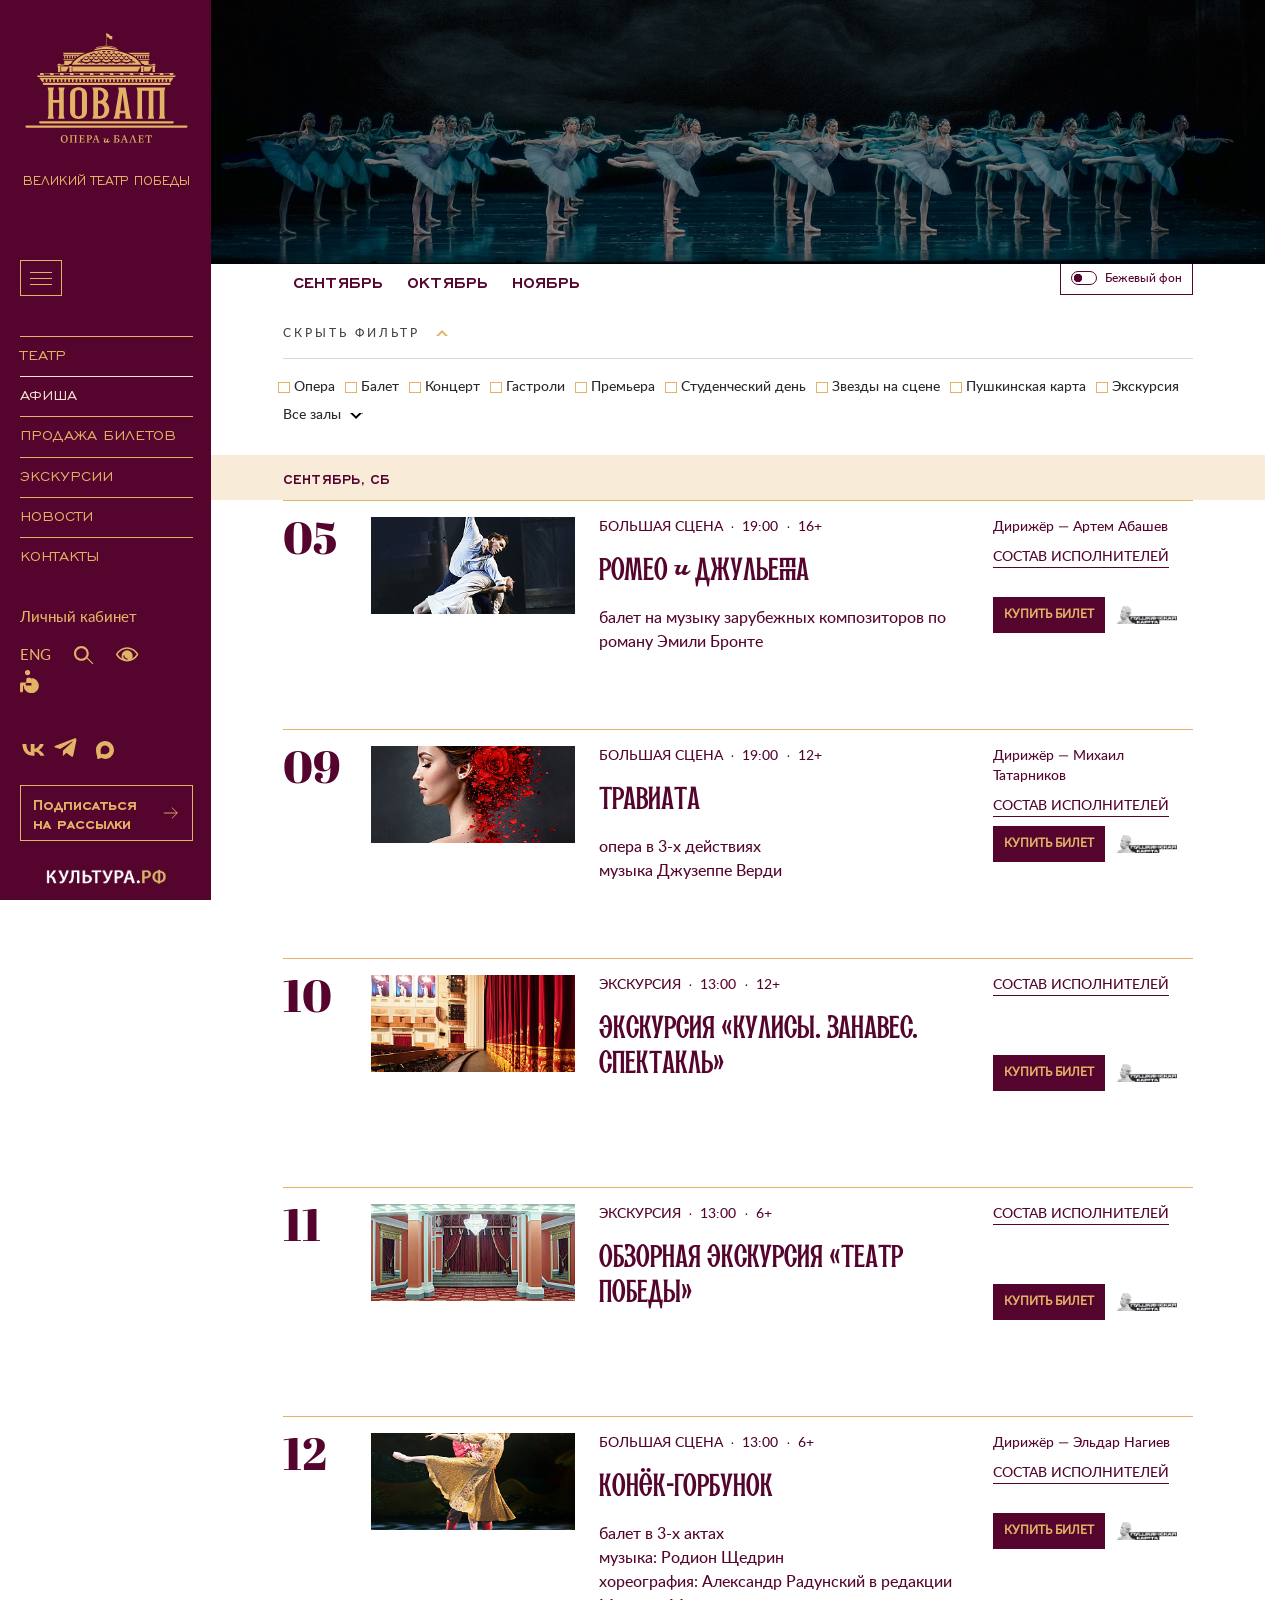
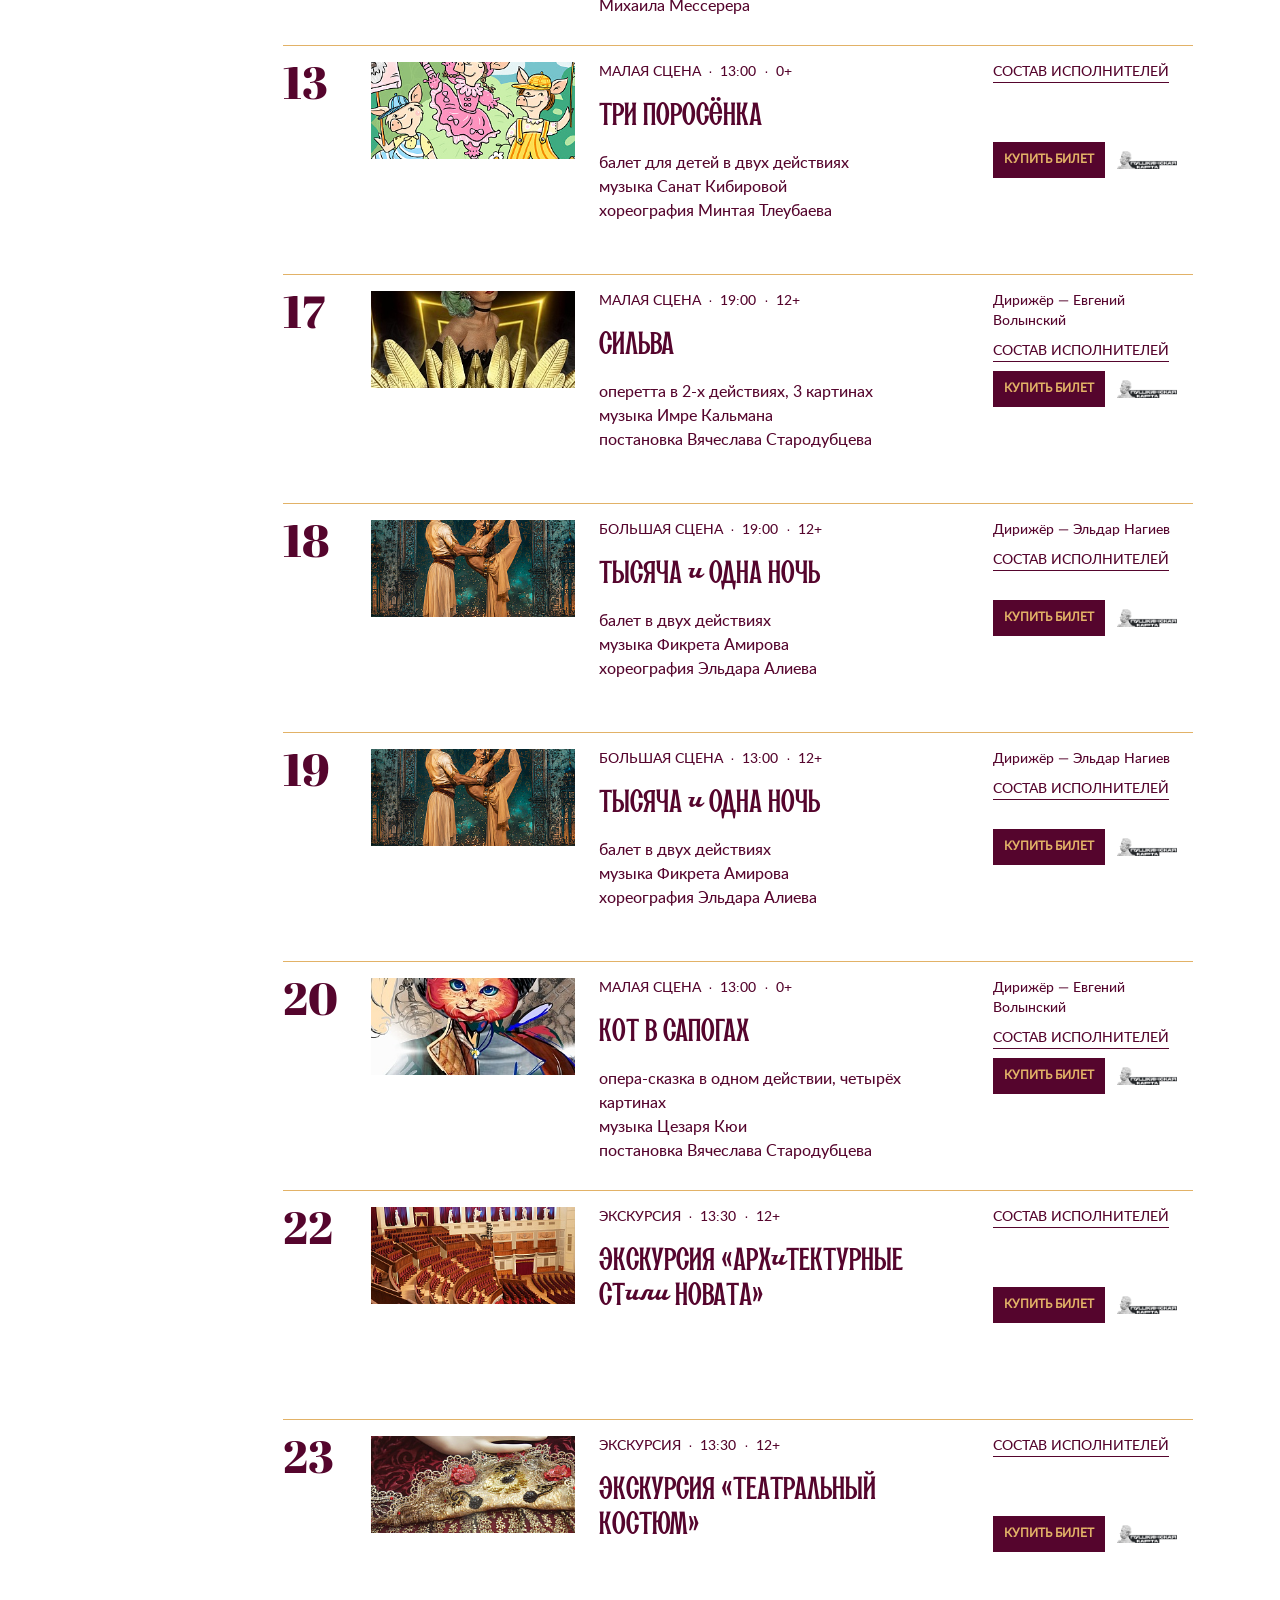
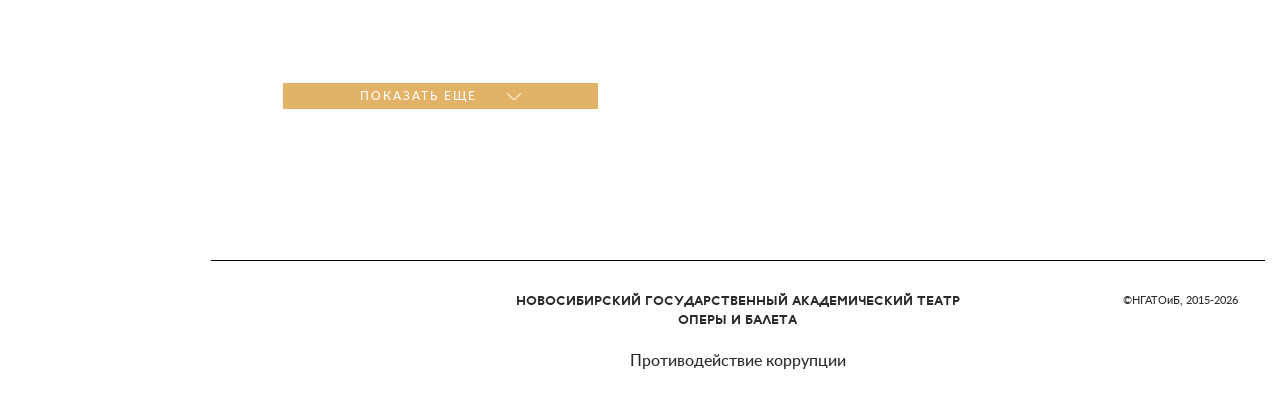
==== commit 5c7edbb9: "Add compact newsletter CTA and responsive right-side subscription drawer" ====
--- a/index.html
+++ b/index.html
@@ -66,7 +66,7 @@
     <!-- Google Tag Manager -->
 <!-- Google tag (gtag.js) -->
 <!-- End Google Tag Manager -->
-<meta name="robots" content="noindex,nofollow"><link rel="stylesheet" href="preview.css?v=brand-34"></head>
+<meta name="robots" content="noindex,nofollow"><link rel="stylesheet" href="preview.css?v=brand-36"><link rel="stylesheet" href="newsletter.css?v=1"></head>
 <body>
     <!-- Google Tag Manager (noscript) -->
 
@@ -2955,6 +2955,6 @@
 
 
 
-<script src="preview.js?v=brand-14"></script>
-<script src="afisha.js?v=brand-16"></script></body>
+<script src="preview.js?v=brand-15"></script>
+<script src="afisha.js?v=brand-17"></script><script src="newsletter.js?v=1"></script></body>
 </html>
--- a/preview.css
+++ b/preview.css
@@ -320,8 +320,10 @@
   .novat-afisha { scrollbar-gutter: auto; }
   .novat-afisha .main-content { width: 100%; margin: 0; padding: 0; }
   .novat-afisha .main-content > .wrap { width: 100%; margin: 0; padding: 0 20px !important; }
-  .novat-afisha .novat-mobile-header { padding: 12px 20px; height: 86px; }
-  .novat-afisha .novat-mobile-logo { width: 112px; }
+  .novat-afisha body { padding-top: 64px; }
+  .novat-afisha .novat-mobile-header { position: fixed; top: 0; left: 0; width: 100%; z-index: 1000; padding: 8px 20px; height: 64px; }
+  .novat-afisha .novat-mobile-logo { position: relative; display: block; width: 112px; height: 48px; overflow: hidden; }
+  .novat-afisha .novat-mobile-logo img { position: absolute; top: 50%; left: 50%; width: 92px; height: auto; max-height: none; transform: translate(-50%, -50%); }
   .novat-afisha .novat-mobile-title { margin: 24px 0 20px; font-size: 34px; line-height: 1; }
   .novat-afisha .archive-wrapper { padding: 0 0 12px; }
   .novat-afisha .archive-wrapper .month-season.mobile { display: flex; align-items: center; gap: 24px; overflow-x: auto; margin: 0; padding: 0; white-space: nowrap; }
@@ -335,7 +337,7 @@
   .novat-afisha .filter-block__drop .col-xs-8 { width: 100%; }
   .novat-afisha .filter-block .form-item { float: none; margin: 0 0 8px; }
   .novat-afisha .filter-block .check__label { min-height: 36px; padding-top: 8px; padding-bottom: 8px; }
-  .novat-afisha .c-list-wrap > .month { padding: 12px 0; font-size: 18px; line-height: 1.2; }
+  .novat-afisha .c-list-wrap > .month { top: 64px; padding: 12px 0; font-size: 18px; line-height: 1.2; }
   .novat-afisha .afisha-card { padding: 20px 0 24px; }
   .novat-afisha .afisha-card__grid { grid-template-columns: minmax(0, 1fr); min-height: 0; gap: 12px; }
   .novat-afisha .afisha-card__date strong { font-size: 34px; }
--- a/newsletter.css
+++ b/newsletter.css
@@ -0,0 +1,36 @@
+.newsletter-trigger { display: flex; align-items: center; justify-content: space-between; gap: 12px; width: 100%; min-height: 56px; padding: 8px 12px; border: 1px solid var(--brand-yellow, #E2B267); background: transparent; color: var(--brand-yellow, #E2B267); text-align: left; font: 700 18px/1.05 "Novat Engravers Gothic", sans-serif; cursor: pointer; }
+.newsletter-trigger svg { flex: 0 0 18px; width: 18px; height: 18px; fill: none; stroke: currentColor; stroke-width: 1; }
+.newsletter-trigger:hover { color: #F2E6D1; border-color: #F2E6D1; }
+.aside-part .subscribe { margin-top: 24px; }
+.newsletter-dialog { position: fixed; inset: 0 0 0 auto; width: 480px; max-width: 100%; height: 100dvh; max-height: 100dvh; margin: 0; padding: 0; border: 0; border-left: 1px solid #E2B267; background: var(--page-background, #fff); color: #55052D; overflow: auto; overscroll-behavior: contain; }
+.newsletter-dialog::backdrop { background: rgb(0 0 0 / 38%); }
+.newsletter-dialog *, .newsletter-dialog *::before, .newsletter-dialog *::after { box-sizing: border-box; }
+.newsletter-dialog__inner { padding: 28px 32px 40px; }
+.newsletter-dialog__header { display: flex; align-items: flex-start; justify-content: space-between; gap: 18px; padding: 0 0 22px; margin-bottom: 28px; border-bottom: 1px solid #E2B267; }
+.newsletter-dialog__title { margin: 7px 0 0; font: 700 26px/1.1 "Novat Engravers Gothic", sans-serif; color: #55052D; }
+.newsletter-dialog__close { flex: 0 0 44px; width: 44px; height: 44px; display: grid; place-items: center; padding: 0; background: transparent; border: 0; color: #55052D; cursor: pointer; }
+.newsletter-dialog__close svg { width: 22px; height: 22px; fill: none; stroke: currentColor; stroke-width: 1; }
+.newsletter-dialog__description { margin: 0 0 32px; font: 400 16px/1.5 Lato, Arial, sans-serif; }
+.newsletter-dialog__label { display: block; margin-bottom: 10px; font: 400 15px/1.4 Lato, Arial, sans-serif; }
+.newsletter-dialog__email { width: 100%; height: 48px; min-width: 0; padding: 12px 14px; border: 1px solid #55052D; border-radius: 0; background: transparent; color: #55052D; font: 400 16px/1.4 Lato, Arial, sans-serif; }
+.newsletter-dialog__consent { display: flex; align-items: flex-start; gap: 12px; margin: 24px 0 28px; font: 400 13px/1.5 Lato, Arial, sans-serif; cursor: pointer; }
+.newsletter-dialog__consent input { appearance: none; flex: 0 0 18px; width: 18px; height: 18px; margin: 1px 0 0; border: 1px solid #55052D; border-radius: 0; background: transparent; cursor: pointer; }
+.newsletter-dialog__consent input:checked { background: #55052D; box-shadow: inset 0 0 0 3px var(--page-background, #fff); }
+.newsletter-dialog__consent a { color: #55052D; text-decoration: underline; text-underline-offset: 2px; }
+.newsletter-dialog__submit { min-height: 44px; min-width: 170px; padding: 12px 20px; border: 1px solid #55052D; border-radius: 0; background: #55052D; color: #E2B267; font: 700 20px/1.1 "Novat Engravers Gothic", sans-serif; cursor: pointer; }
+.newsletter-dialog__submit:hover { background: #E2B267; color: #55052D; }
+.newsletter-dialog__note { margin: 22px 0 0; font: 400 12px/1.5 Lato, Arial, sans-serif; }
+.newsletter-dialog__status { margin: 18px 0 0; font: 400 14px/1.5 Lato, Arial, sans-serif; }
+.newsletter-dialog :focus-visible, .newsletter-trigger:focus-visible { outline: 1px solid #E2B267; outline-offset: 4px; }
+.newsletter-mobile-entry { display: none; }
+.novat-mobile-menu .newsletter-trigger, .brandbook-mobile-menu .newsletter-trigger { margin-top: 24px; }
+@media (max-width: 767px) {
+  .newsletter-dialog { width: 100%; border-left: 0; }
+  .newsletter-dialog__inner { padding: 20px 24px 32px; padding-bottom: max(32px, env(safe-area-inset-bottom)); }
+  .newsletter-dialog__title { font-size: 25px; }
+  .newsletter-dialog__header { margin-bottom: 24px; padding-bottom: 18px; }
+  .newsletter-dialog__description { margin-bottom: 28px; font-size: 15px; }
+  .newsletter-dialog__submit { width: 100%; }
+  .newsletter-mobile-entry { display: block; margin: 32px 0; padding: 22px 0; border-top: 1px solid #E2B267; border-bottom: 1px solid #E2B267; }
+  .newsletter-mobile-entry .newsletter-trigger { border-color: #55052D; color: #55052D; }
+}
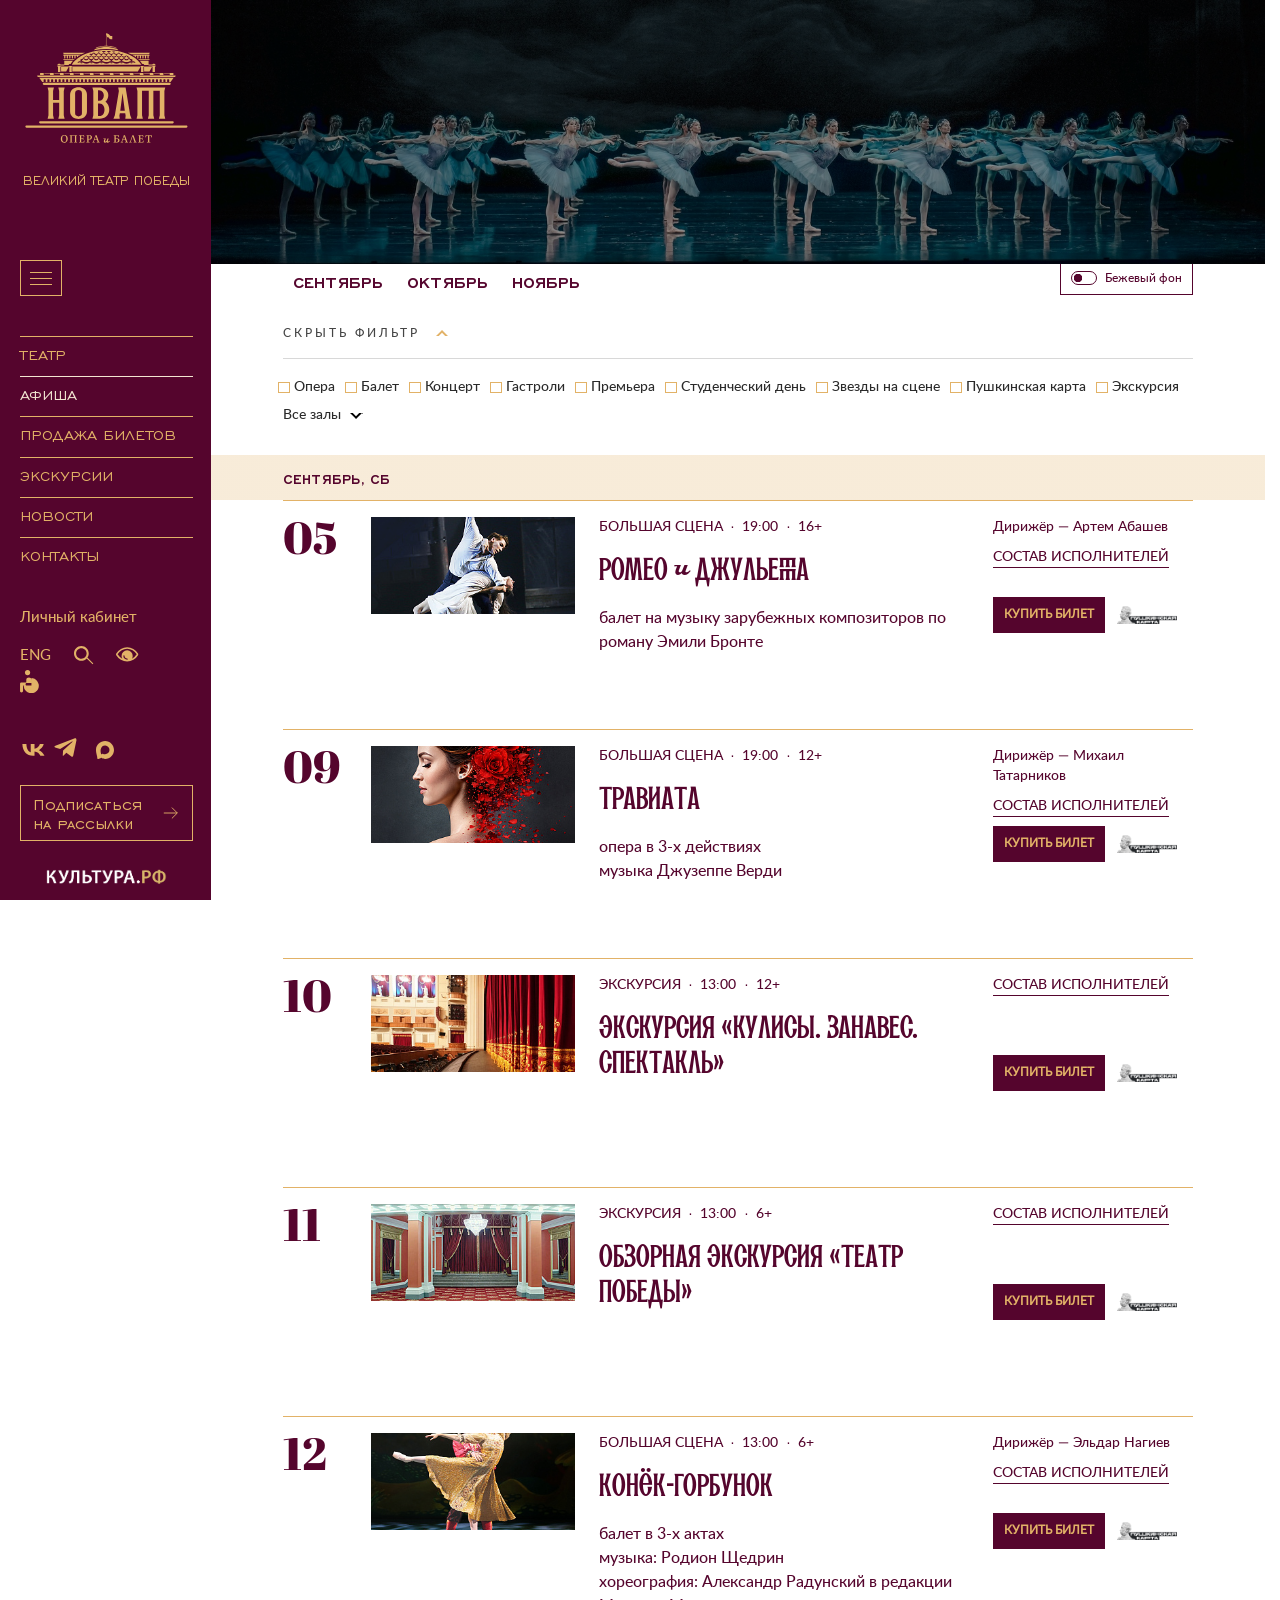
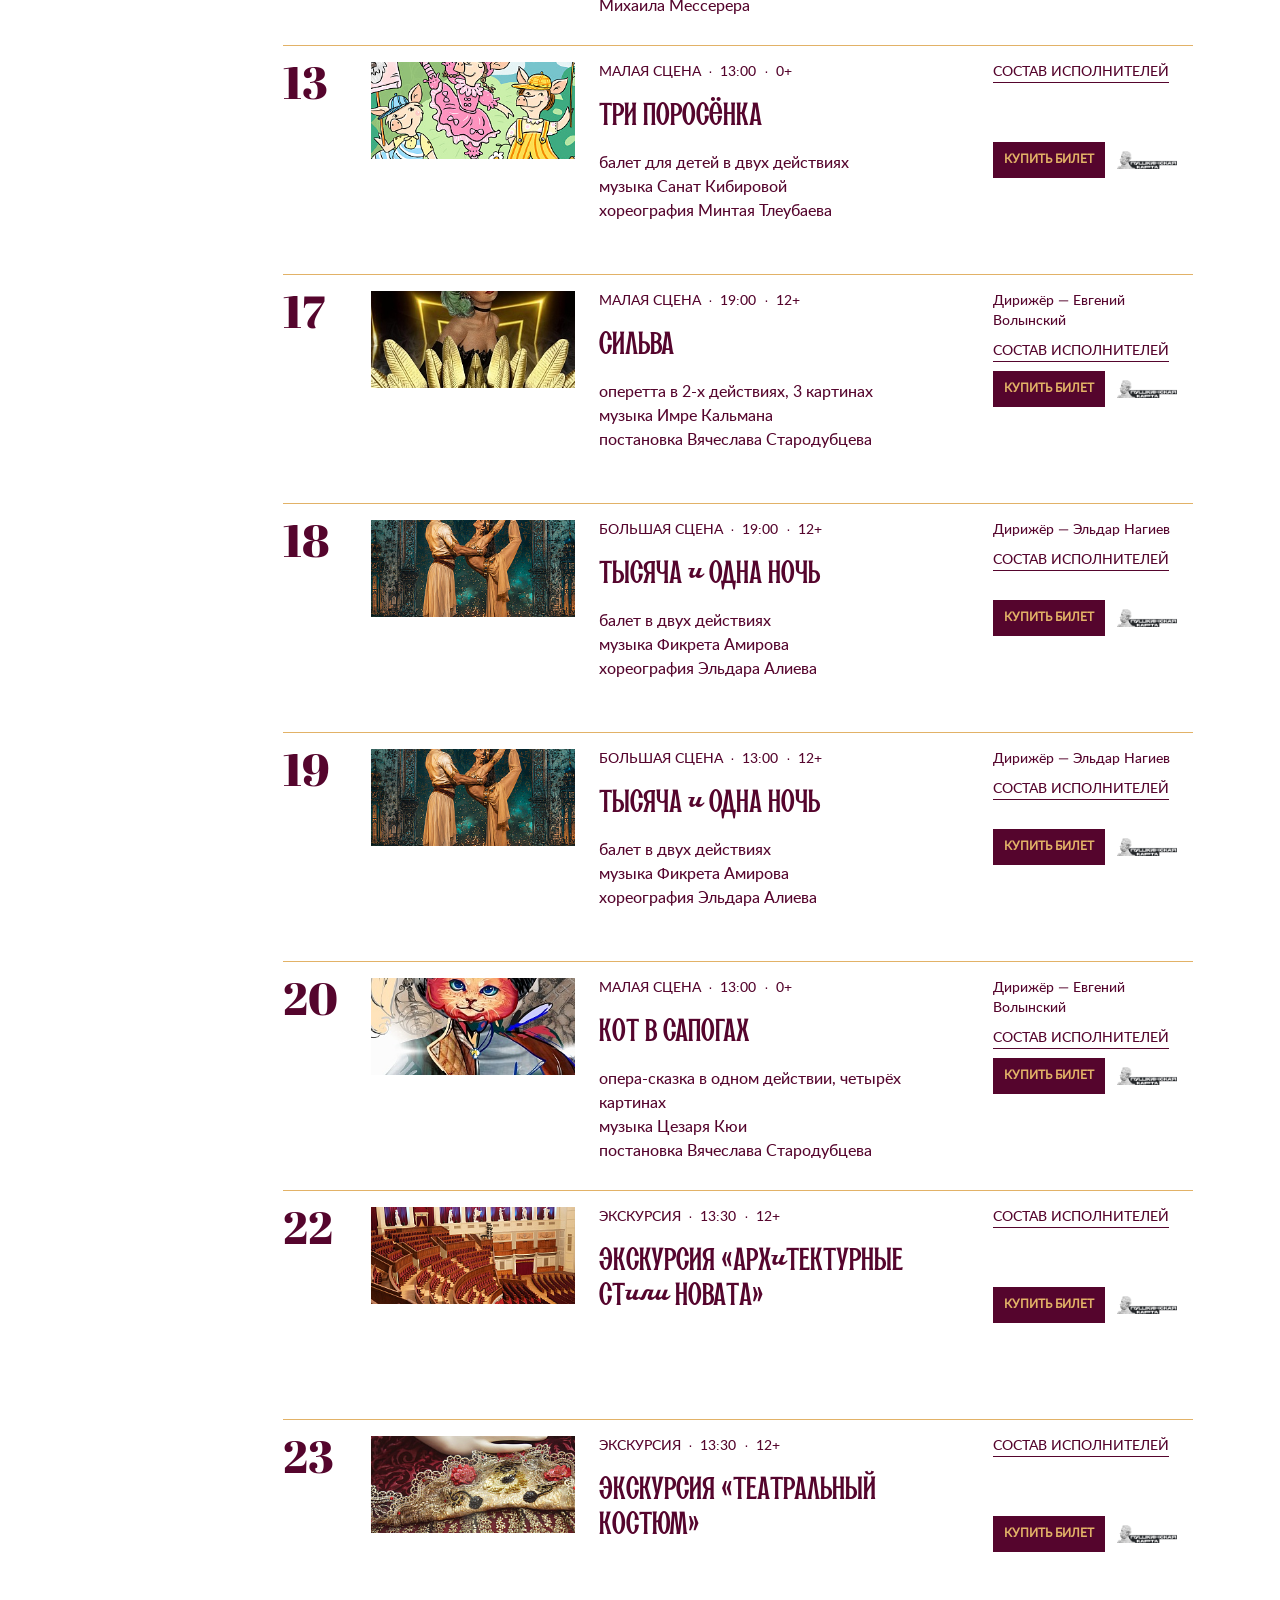
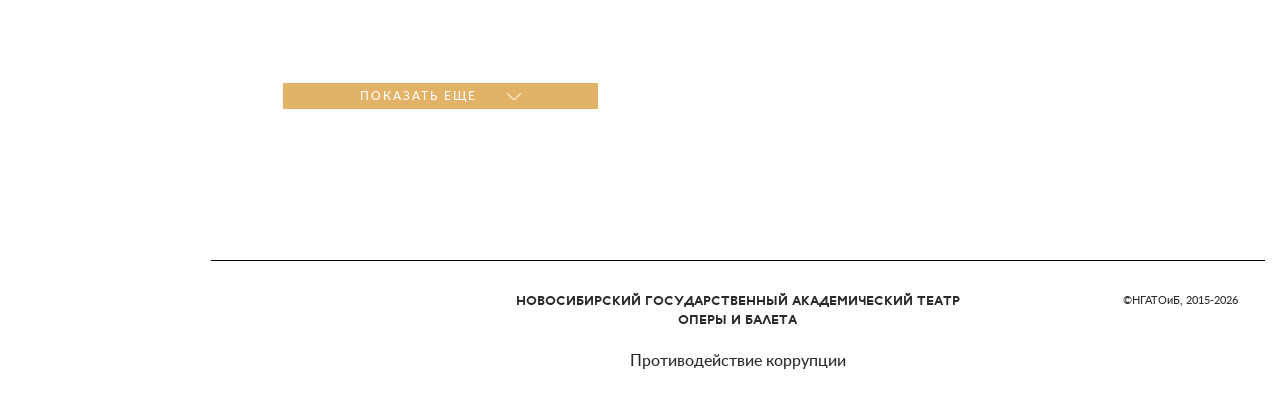
==== commit 908ef829: "Match newsletter typography to regular Engravers menu font" ====
--- a/index.html
+++ b/index.html
@@ -66,7 +66,7 @@
     <!-- Google Tag Manager -->
 <!-- Google tag (gtag.js) -->
 <!-- End Google Tag Manager -->
-<meta name="robots" content="noindex,nofollow"><link rel="stylesheet" href="preview.css?v=brand-36"><link rel="stylesheet" href="newsletter.css?v=1"></head>
+<meta name="robots" content="noindex,nofollow"><link rel="stylesheet" href="preview.css?v=brand-36"><link rel="stylesheet" href="newsletter.css?v=2"></head>
 <body>
     <!-- Google Tag Manager (noscript) -->
 
--- a/newsletter.css
+++ b/newsletter.css
@@ -1,4 +1,4 @@
-.newsletter-trigger { display: flex; align-items: center; justify-content: space-between; gap: 12px; width: 100%; min-height: 56px; padding: 8px 12px; border: 1px solid var(--brand-yellow, #E2B267); background: transparent; color: var(--brand-yellow, #E2B267); text-align: left; font: 700 18px/1.05 "Novat Engravers Gothic", sans-serif; cursor: pointer; }
+.newsletter-trigger { display: flex; align-items: center; justify-content: space-between; gap: 12px; width: 100%; min-height: 56px; padding: 8px 12px; border: 1px solid var(--brand-yellow, #E2B267); background: transparent; color: var(--brand-yellow, #E2B267); text-align: left; font: 400 18px/1.05 "Novat Engravers Gothic", sans-serif; cursor: pointer; }
 .newsletter-trigger svg { flex: 0 0 18px; width: 18px; height: 18px; fill: none; stroke: currentColor; stroke-width: 1; }
 .newsletter-trigger:hover { color: #F2E6D1; border-color: #F2E6D1; }
 .aside-part .subscribe { margin-top: 24px; }
@@ -7,7 +7,7 @@
 .newsletter-dialog *, .newsletter-dialog *::before, .newsletter-dialog *::after { box-sizing: border-box; }
 .newsletter-dialog__inner { padding: 28px 32px 40px; }
 .newsletter-dialog__header { display: flex; align-items: flex-start; justify-content: space-between; gap: 18px; padding: 0 0 22px; margin-bottom: 28px; border-bottom: 1px solid #E2B267; }
-.newsletter-dialog__title { margin: 7px 0 0; font: 700 26px/1.1 "Novat Engravers Gothic", sans-serif; color: #55052D; }
+.newsletter-dialog__title { margin: 7px 0 0; font: 400 26px/1.1 "Novat Engravers Gothic", sans-serif; color: #55052D; }
 .newsletter-dialog__close { flex: 0 0 44px; width: 44px; height: 44px; display: grid; place-items: center; padding: 0; background: transparent; border: 0; color: #55052D; cursor: pointer; }
 .newsletter-dialog__close svg { width: 22px; height: 22px; fill: none; stroke: currentColor; stroke-width: 1; }
 .newsletter-dialog__description { margin: 0 0 32px; font: 400 16px/1.5 Lato, Arial, sans-serif; }
@@ -17,7 +17,7 @@
 .newsletter-dialog__consent input { appearance: none; flex: 0 0 18px; width: 18px; height: 18px; margin: 1px 0 0; border: 1px solid #55052D; border-radius: 0; background: transparent; cursor: pointer; }
 .newsletter-dialog__consent input:checked { background: #55052D; box-shadow: inset 0 0 0 3px var(--page-background, #fff); }
 .newsletter-dialog__consent a { color: #55052D; text-decoration: underline; text-underline-offset: 2px; }
-.newsletter-dialog__submit { min-height: 44px; min-width: 170px; padding: 12px 20px; border: 1px solid #55052D; border-radius: 0; background: #55052D; color: #E2B267; font: 700 20px/1.1 "Novat Engravers Gothic", sans-serif; cursor: pointer; }
+.newsletter-dialog__submit { min-height: 44px; min-width: 170px; padding: 12px 20px; border: 1px solid #55052D; border-radius: 0; background: #55052D; color: #E2B267; font: 400 20px/1.1 "Novat Engravers Gothic", sans-serif; cursor: pointer; }
 .newsletter-dialog__submit:hover { background: #E2B267; color: #55052D; }
 .newsletter-dialog__note { margin: 22px 0 0; font: 400 12px/1.5 Lato, Arial, sans-serif; }
 .newsletter-dialog__status { margin: 18px 0 0; font: 400 14px/1.5 Lato, Arial, sans-serif; }
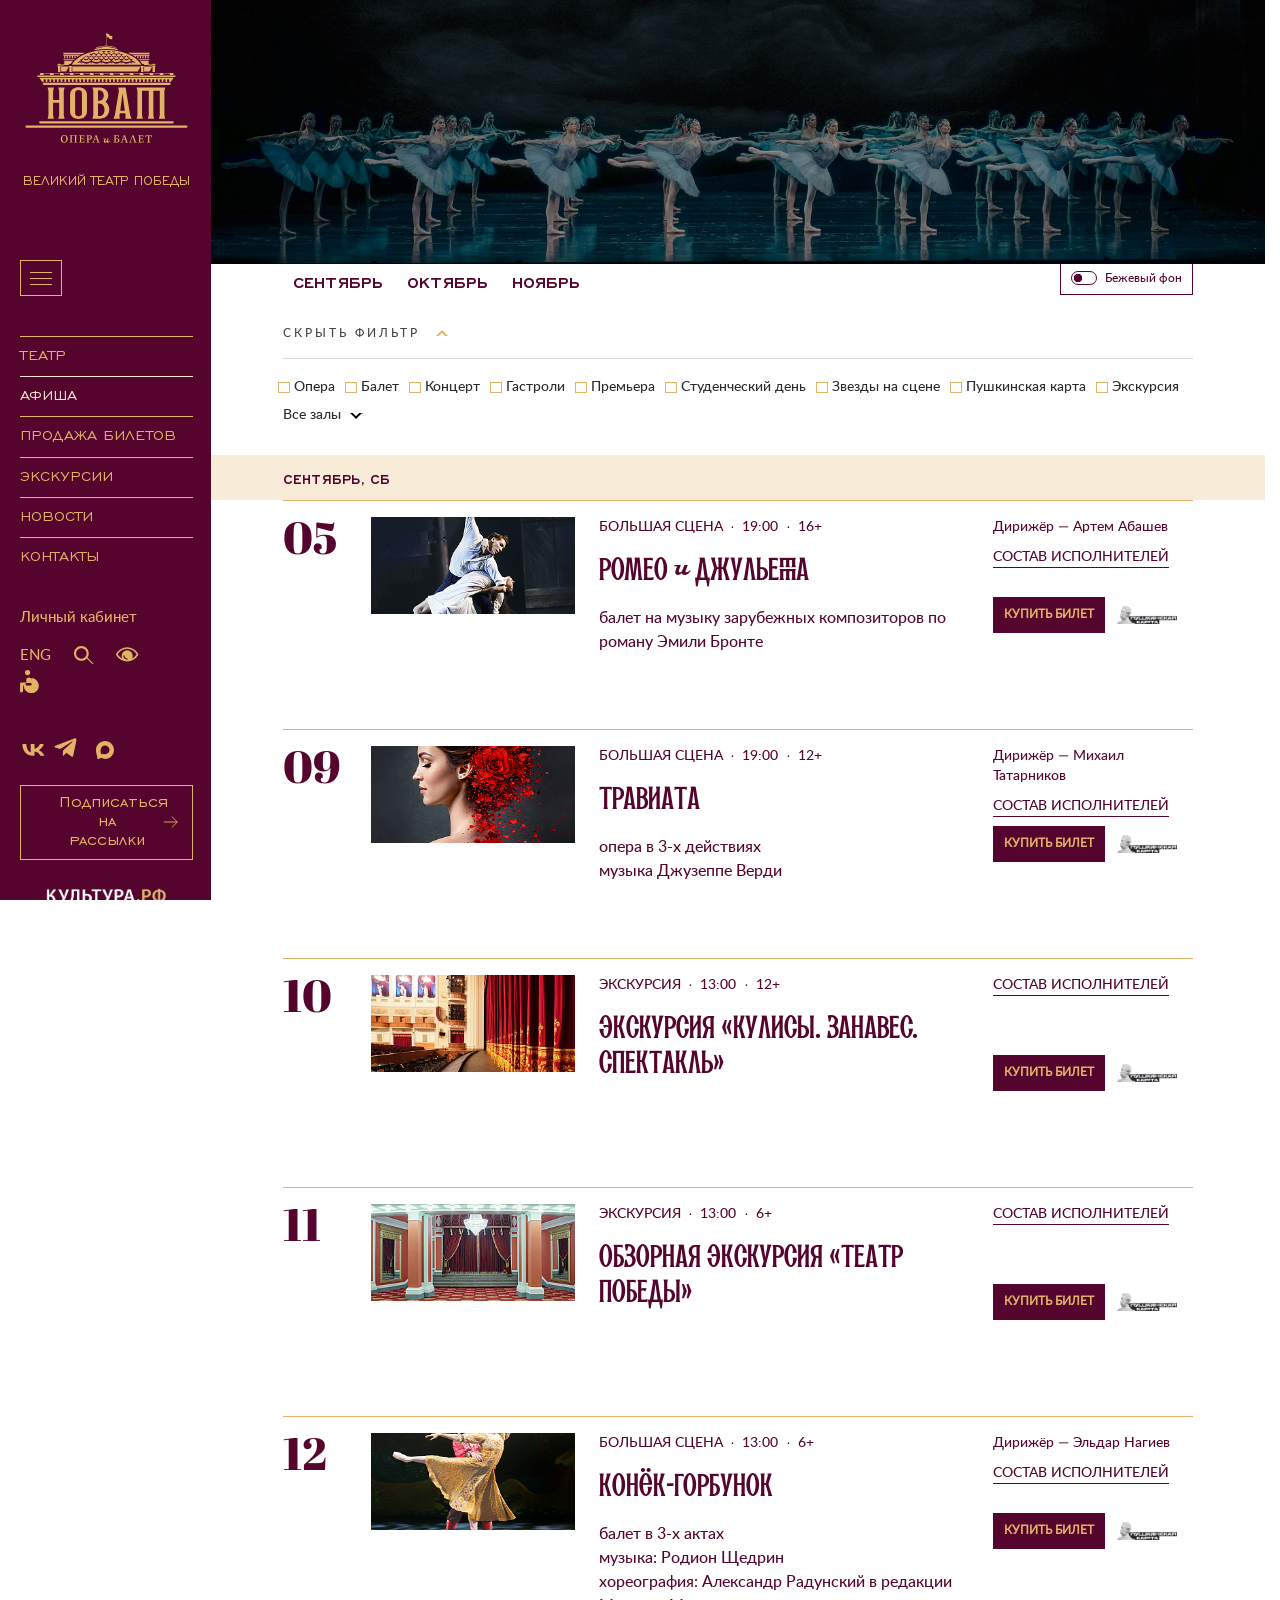
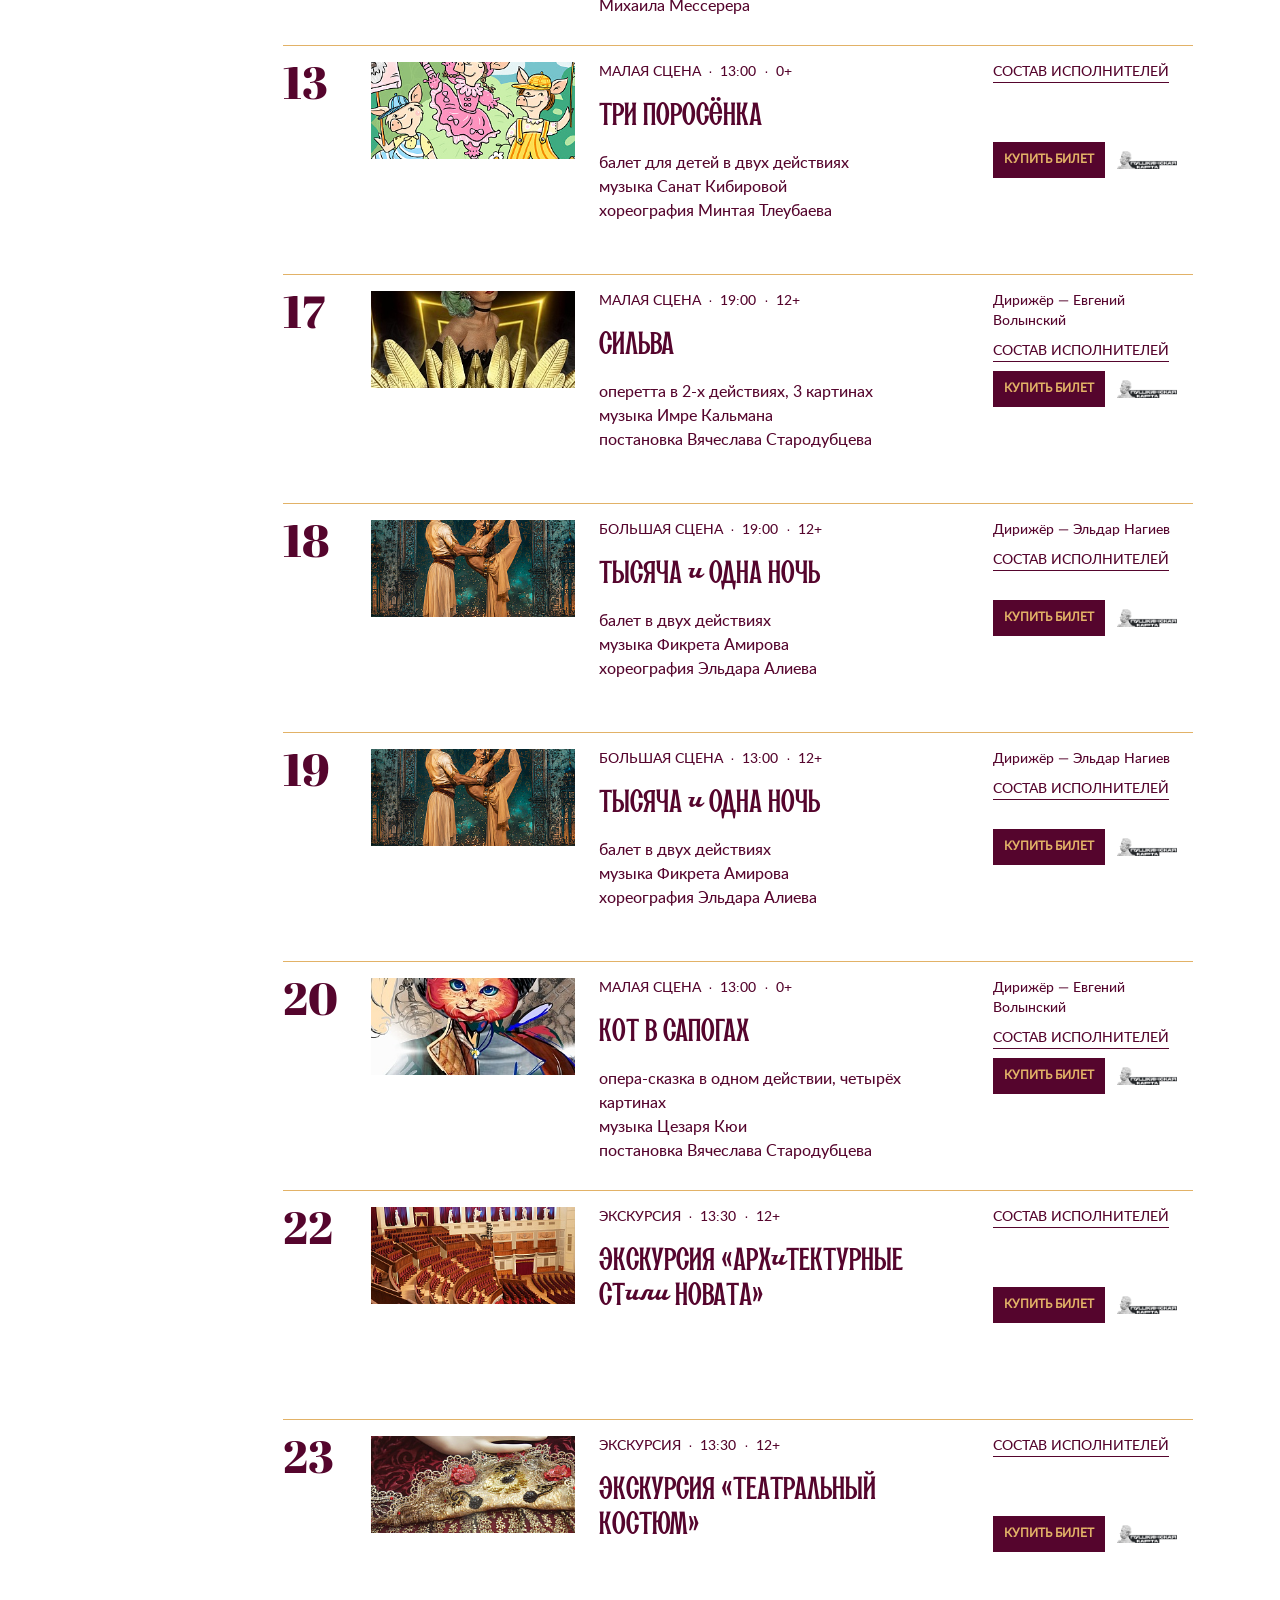
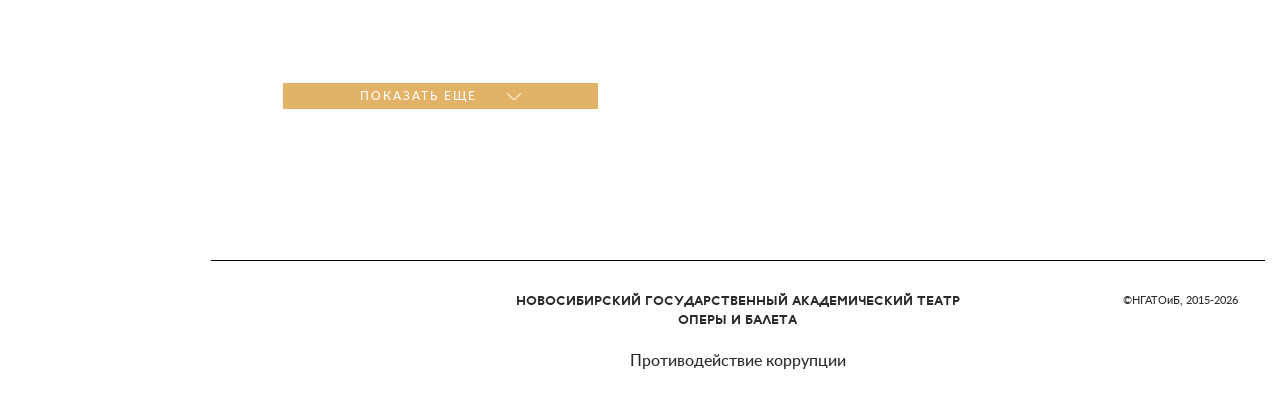
==== commit a2c1a8ce: "Center newsletter button labels with optical font alignment" ====
--- a/index.html
+++ b/index.html
@@ -66,7 +66,7 @@
     <!-- Google Tag Manager -->
 <!-- Google tag (gtag.js) -->
 <!-- End Google Tag Manager -->
-<meta name="robots" content="noindex,nofollow"><link rel="stylesheet" href="preview.css?v=brand-36"><link rel="stylesheet" href="newsletter.css?v=2"></head>
+<meta name="robots" content="noindex,nofollow"><link rel="stylesheet" href="preview.css?v=brand-36"><link rel="stylesheet" href="newsletter.css?v=3"></head>
 <body>
     <!-- Google Tag Manager (noscript) -->
 
@@ -2956,5 +2956,5 @@
 
 
 <script src="preview.js?v=brand-15"></script>
-<script src="afisha.js?v=brand-17"></script><script src="newsletter.js?v=1"></script></body>
+<script src="afisha.js?v=brand-17"></script><script src="newsletter.js?v=3"></script></body>
 </html>
--- a/newsletter.css
+++ b/newsletter.css
@@ -1,4 +1,6 @@
-.newsletter-trigger { display: flex; align-items: center; justify-content: space-between; gap: 12px; width: 100%; min-height: 56px; padding: 8px 12px; border: 1px solid var(--brand-yellow, #E2B267); background: transparent; color: var(--brand-yellow, #E2B267); text-align: left; font: 400 18px/1.05 "Novat Engravers Gothic", sans-serif; cursor: pointer; }
+.newsletter-trigger { display: grid; grid-template-columns: 18px minmax(0, 1fr) 18px; align-items: center; gap: 8px; width: 100%; min-height: 56px; padding: 8px 12px; border: 1px solid var(--brand-yellow, #E2B267); background: transparent; color: var(--brand-yellow, #E2B267); text-align: center; font: 400 18px/1.05 "Novat Engravers Gothic", sans-serif; cursor: pointer; }
+.newsletter-trigger > span { grid-column: 2; min-width: 0; text-wrap: balance; transform: translateY(-3px); }
+.newsletter-trigger > svg { grid-column: 3; grid-row: 1; }
 .newsletter-trigger svg { flex: 0 0 18px; width: 18px; height: 18px; fill: none; stroke: currentColor; stroke-width: 1; }
 .newsletter-trigger:hover { color: #F2E6D1; border-color: #F2E6D1; }
 .aside-part .subscribe { margin-top: 24px; }
@@ -19,6 +21,8 @@
 .newsletter-dialog__consent a { color: #55052D; text-decoration: underline; text-underline-offset: 2px; }
 .newsletter-dialog__submit { min-height: 44px; min-width: 170px; padding: 12px 20px; border: 1px solid #55052D; border-radius: 0; background: #55052D; color: #E2B267; font: 400 20px/1.1 "Novat Engravers Gothic", sans-serif; cursor: pointer; }
 .newsletter-dialog__submit:hover { background: #E2B267; color: #55052D; }
+.newsletter-dialog__submit { display: inline-flex; align-items: center; justify-content: center; text-align: center; }
+.newsletter-dialog__submit > span { display: block; transform: translateY(-3px); }
 .newsletter-dialog__note { margin: 22px 0 0; font: 400 12px/1.5 Lato, Arial, sans-serif; }
 .newsletter-dialog__status { margin: 18px 0 0; font: 400 14px/1.5 Lato, Arial, sans-serif; }
 .newsletter-dialog :focus-visible, .newsletter-trigger:focus-visible { outline: 1px solid #E2B267; outline-offset: 4px; }
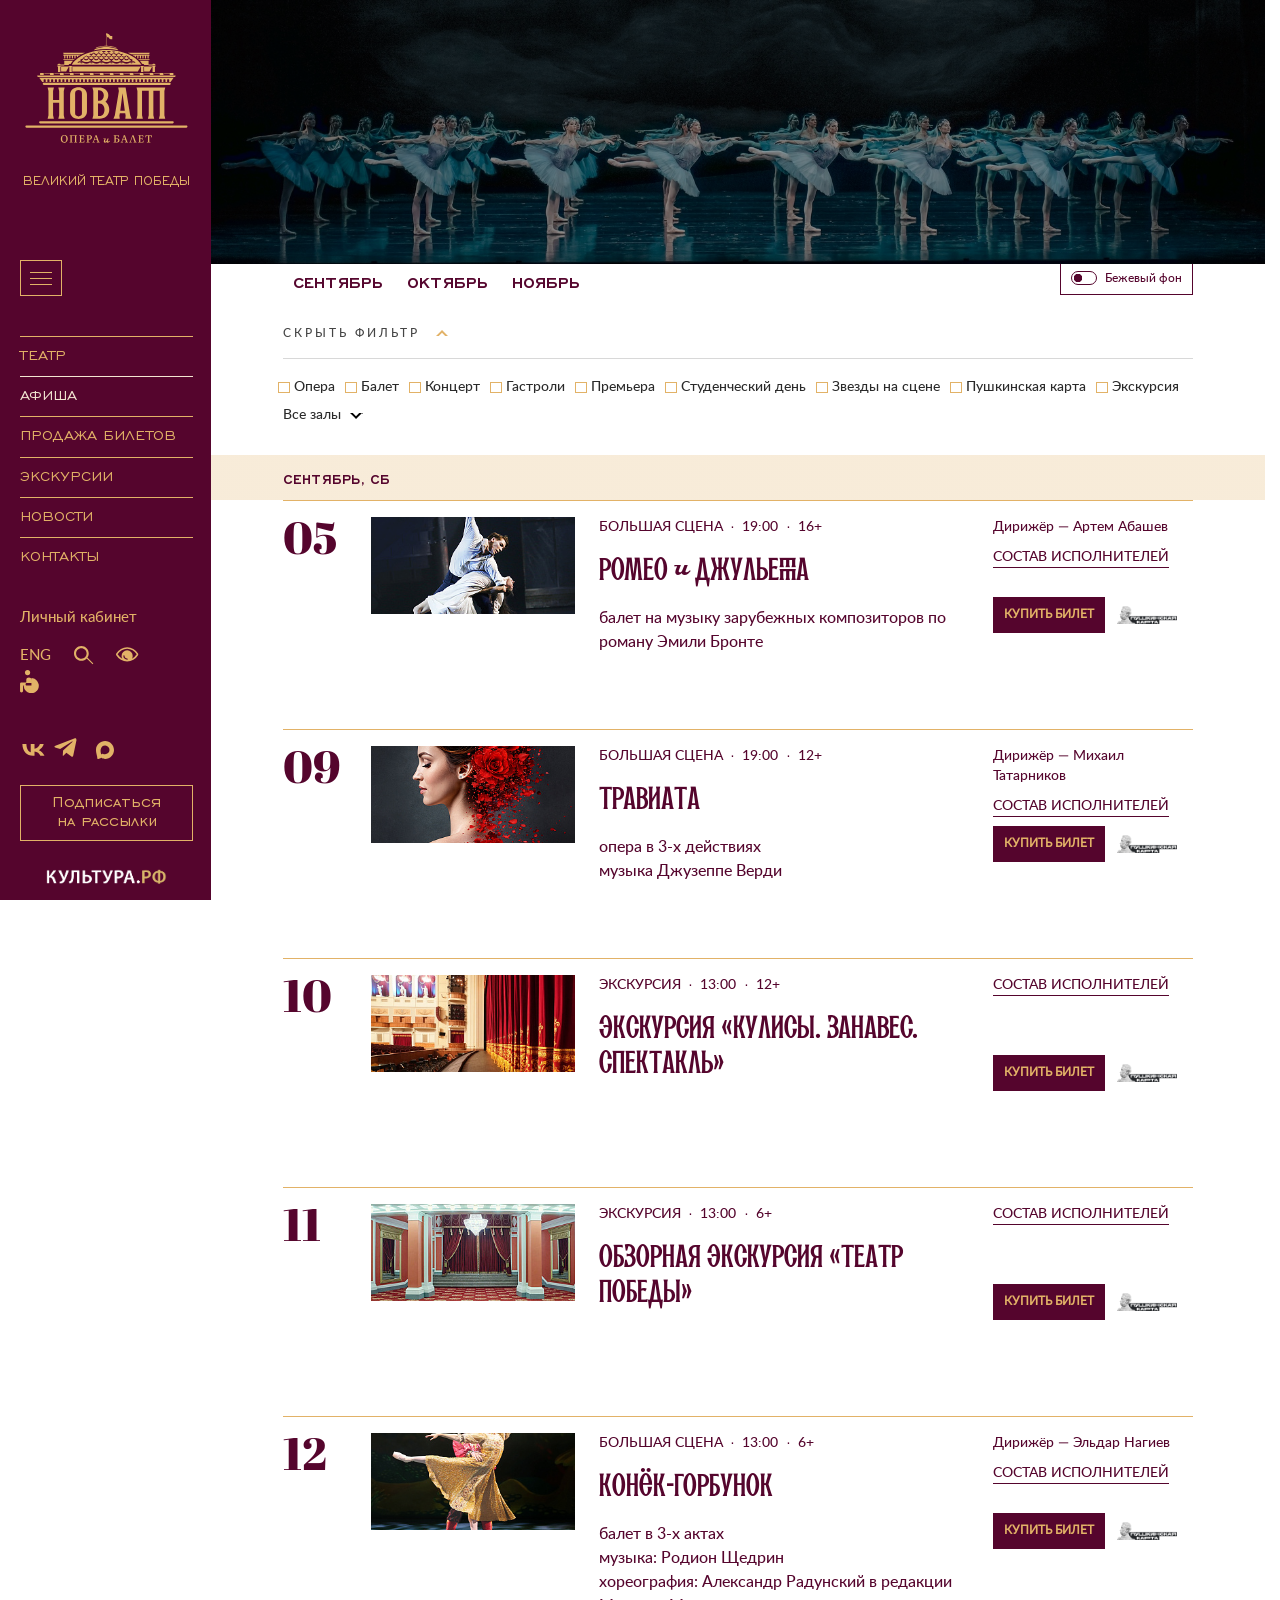
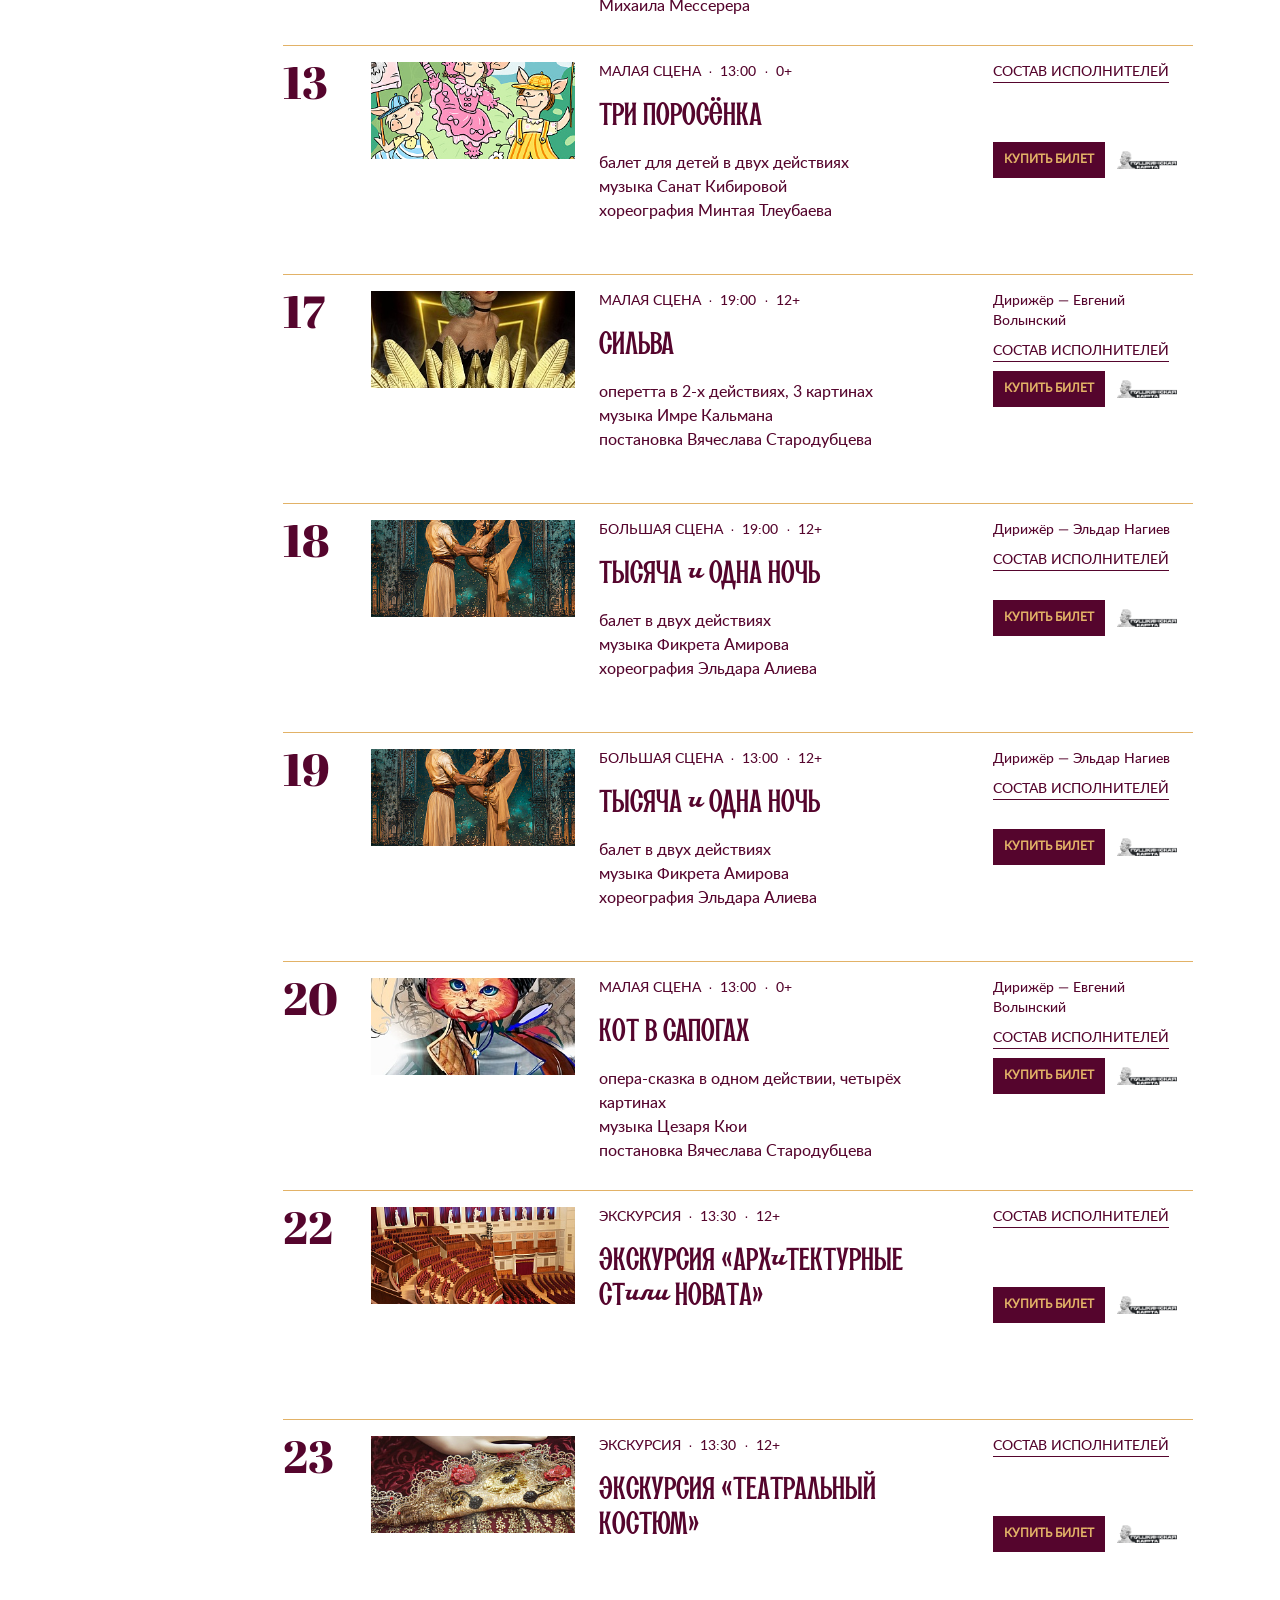
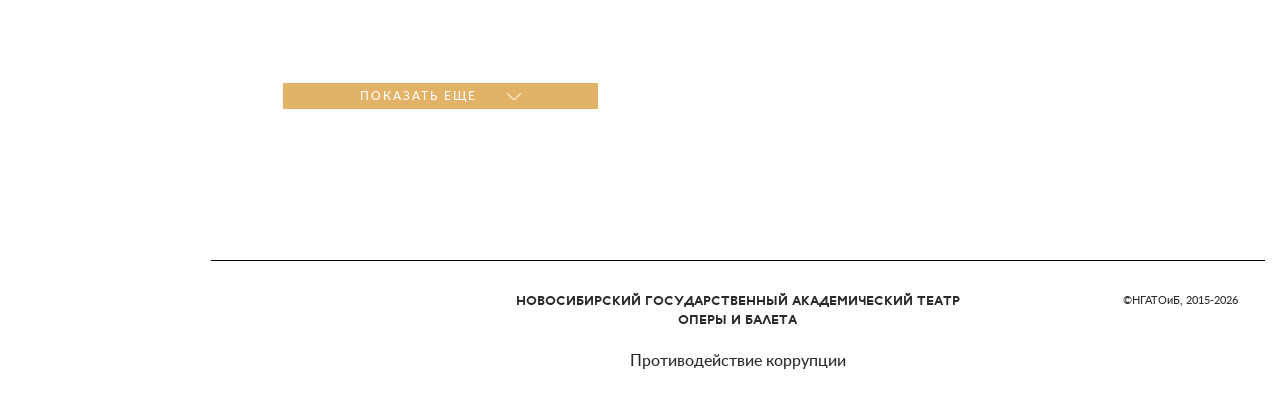
==== commit c8f0ad8f: "Remove arrows from newsletter buttons on desktop and mobile" ====
--- a/index.html
+++ b/index.html
@@ -66,7 +66,7 @@
     <!-- Google Tag Manager -->
 <!-- Google tag (gtag.js) -->
 <!-- End Google Tag Manager -->
-<meta name="robots" content="noindex,nofollow"><link rel="stylesheet" href="preview.css?v=brand-36"><link rel="stylesheet" href="newsletter.css?v=3"></head>
+<meta name="robots" content="noindex,nofollow"><link rel="stylesheet" href="preview.css?v=brand-36"><link rel="stylesheet" href="newsletter.css?v=4"></head>
 <body>
     <!-- Google Tag Manager (noscript) -->
 
@@ -2956,5 +2956,5 @@
 
 
 <script src="preview.js?v=brand-15"></script>
-<script src="afisha.js?v=brand-17"></script><script src="newsletter.js?v=3"></script></body>
+<script src="afisha.js?v=brand-17"></script><script src="newsletter.js?v=4"></script></body>
 </html>
--- a/newsletter.css
+++ b/newsletter.css
@@ -1,7 +1,5 @@
-.newsletter-trigger { display: grid; grid-template-columns: 18px minmax(0, 1fr) 18px; align-items: center; gap: 8px; width: 100%; min-height: 56px; padding: 8px 12px; border: 1px solid var(--brand-yellow, #E2B267); background: transparent; color: var(--brand-yellow, #E2B267); text-align: center; font: 400 18px/1.05 "Novat Engravers Gothic", sans-serif; cursor: pointer; }
-.newsletter-trigger > span { grid-column: 2; min-width: 0; text-wrap: balance; transform: translateY(-3px); }
-.newsletter-trigger > svg { grid-column: 3; grid-row: 1; }
-.newsletter-trigger svg { flex: 0 0 18px; width: 18px; height: 18px; fill: none; stroke: currentColor; stroke-width: 1; }
+.newsletter-trigger { display: flex; align-items: center; justify-content: center; width: 100%; min-height: 56px; padding: 8px 12px; border: 1px solid var(--brand-yellow, #E2B267); background: transparent; color: var(--brand-yellow, #E2B267); text-align: center; font: 400 18px/1.05 "Novat Engravers Gothic", sans-serif; cursor: pointer; }
+.newsletter-trigger > span { min-width: 0; text-wrap: balance; transform: translateY(-3px); }
 .newsletter-trigger:hover { color: #F2E6D1; border-color: #F2E6D1; }
 .aside-part .subscribe { margin-top: 24px; }
 .newsletter-dialog { position: fixed; inset: 0 0 0 auto; width: 480px; max-width: 100%; height: 100dvh; max-height: 100dvh; margin: 0; padding: 0; border: 0; border-left: 1px solid #E2B267; background: var(--page-background, #fff); color: #55052D; overflow: auto; overscroll-behavior: contain; }
